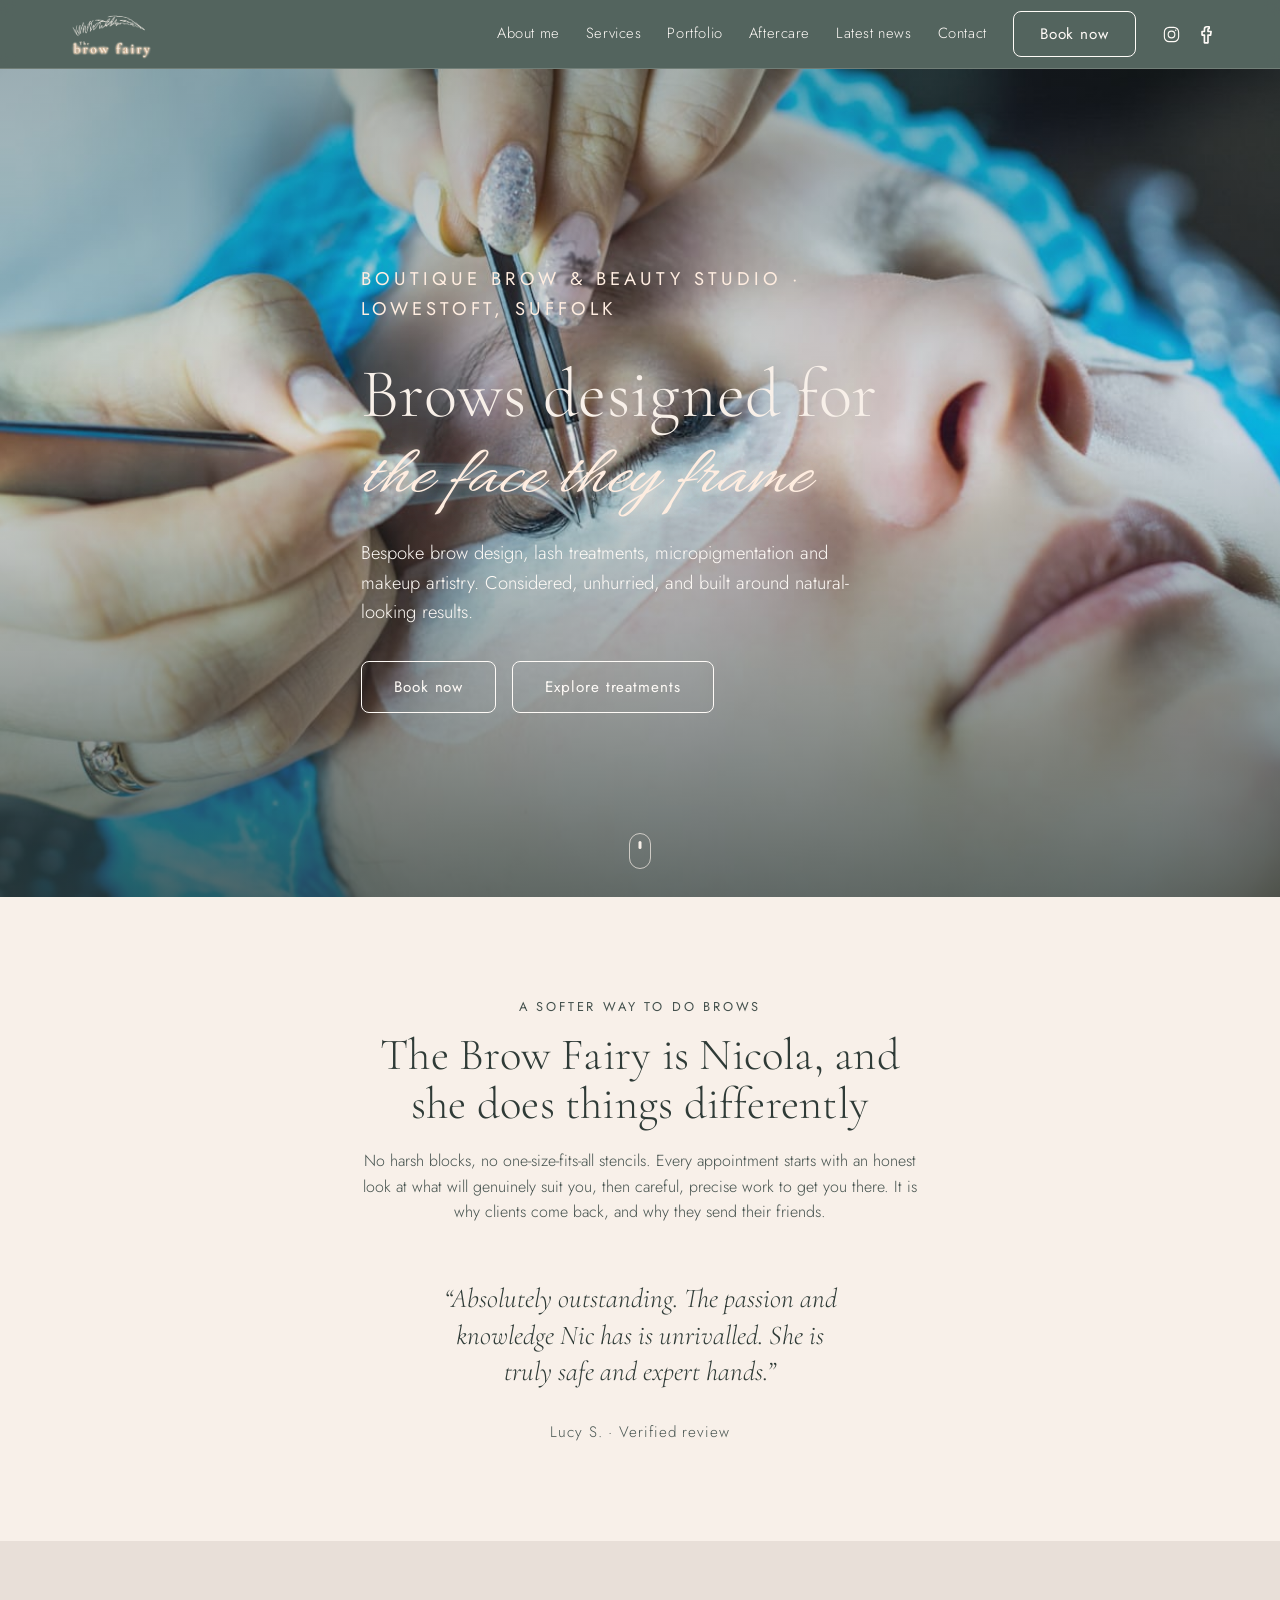
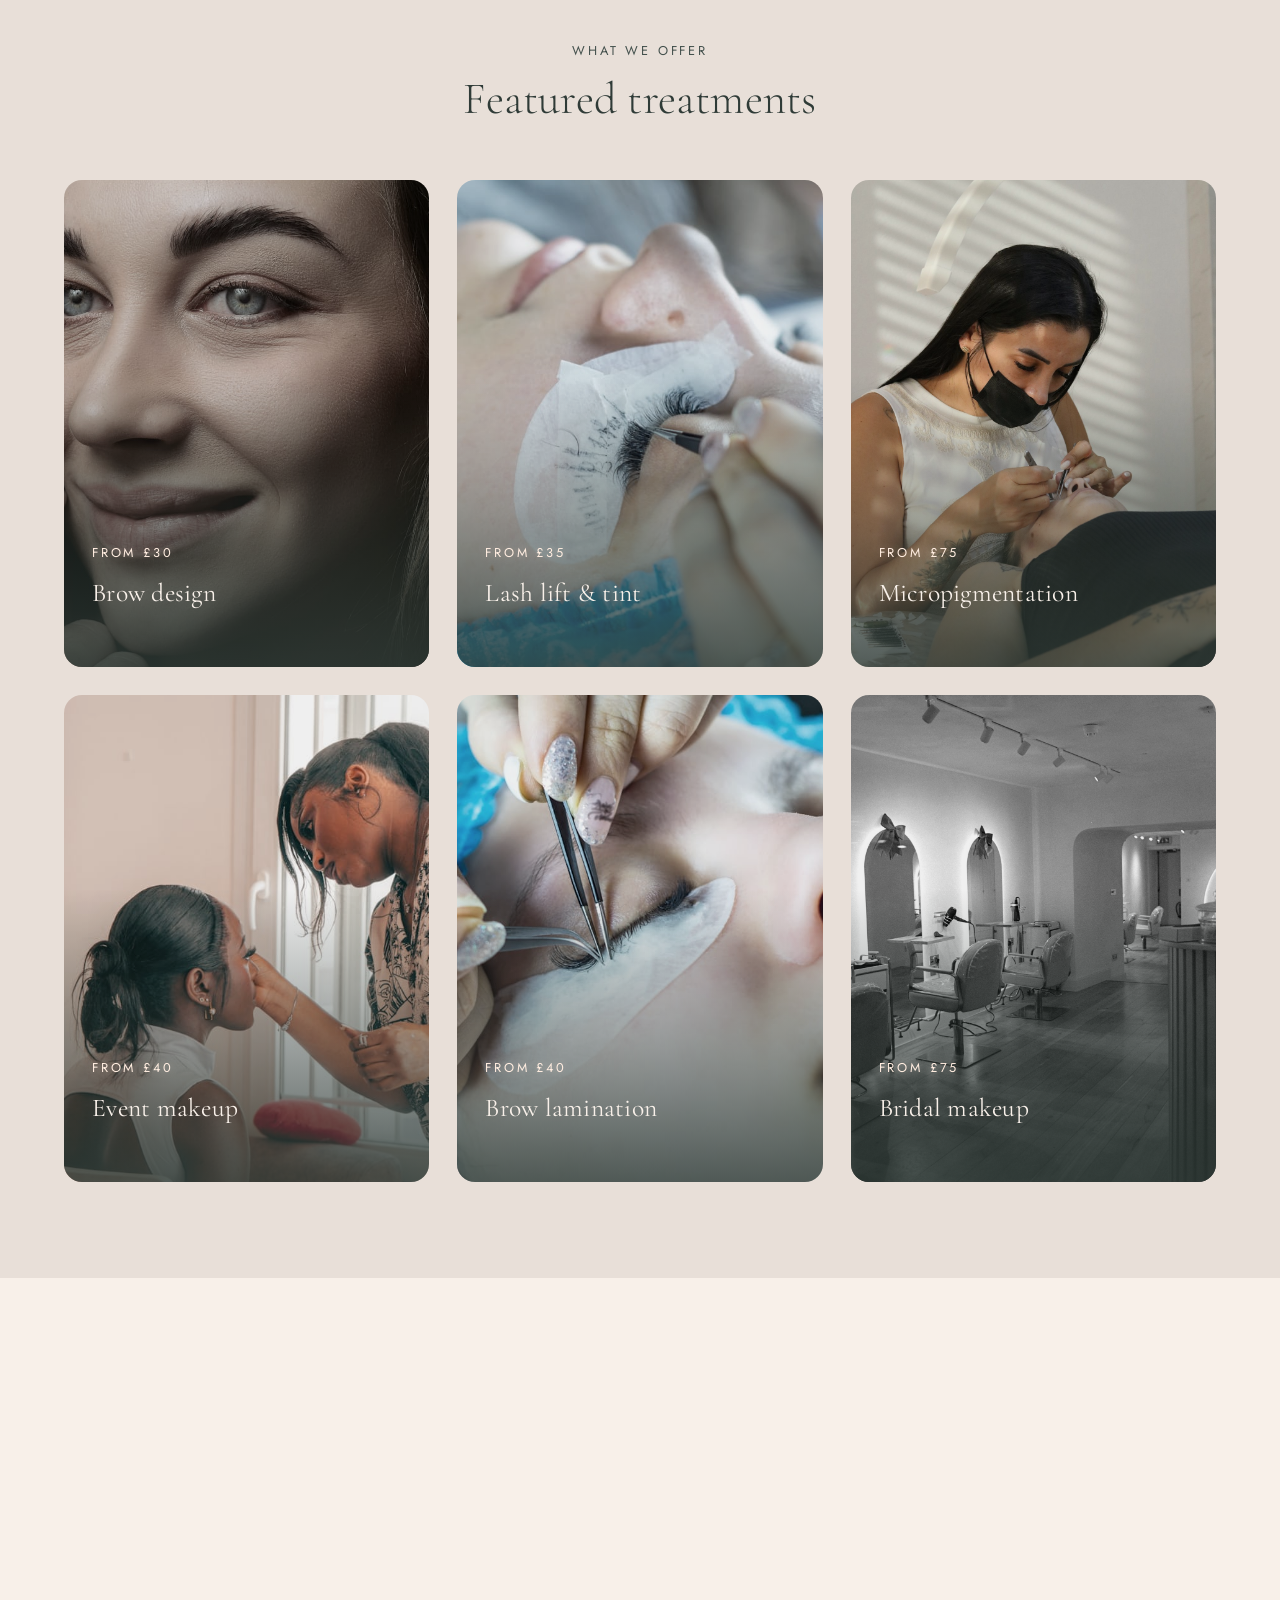
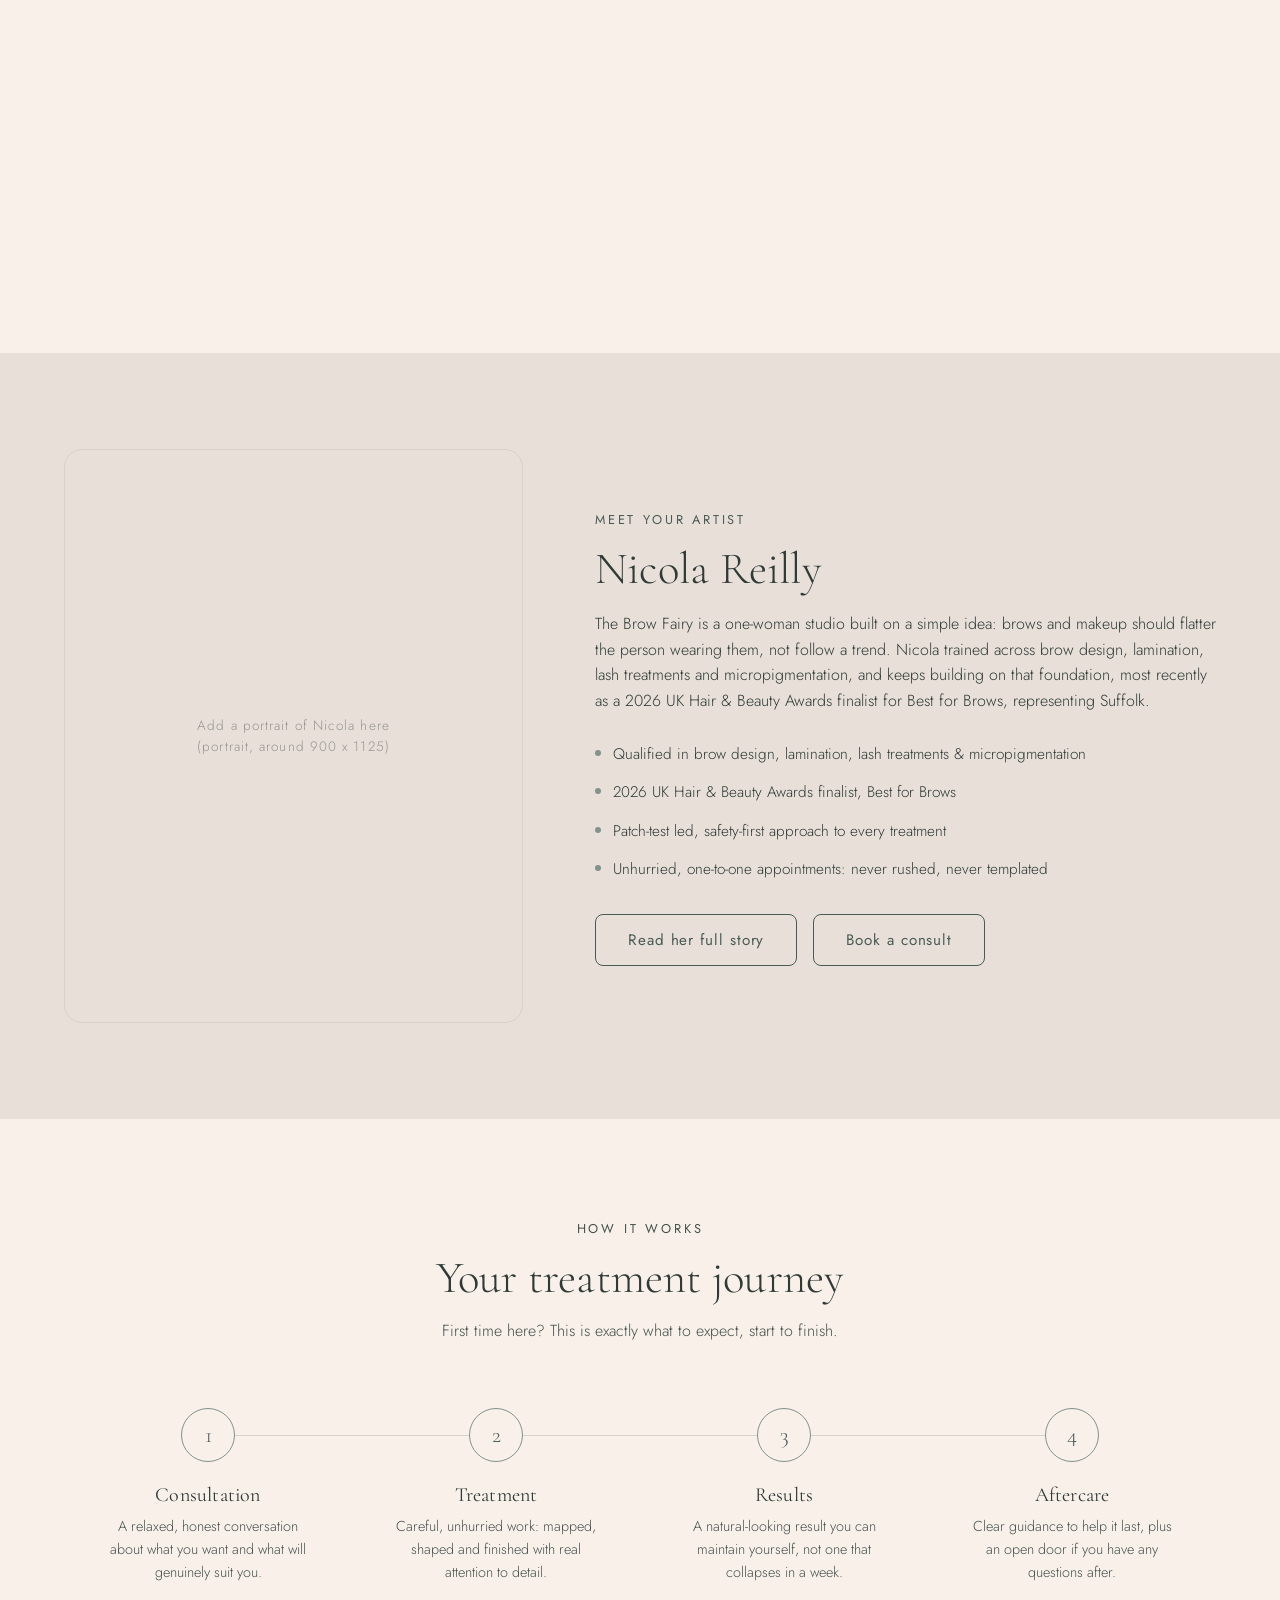
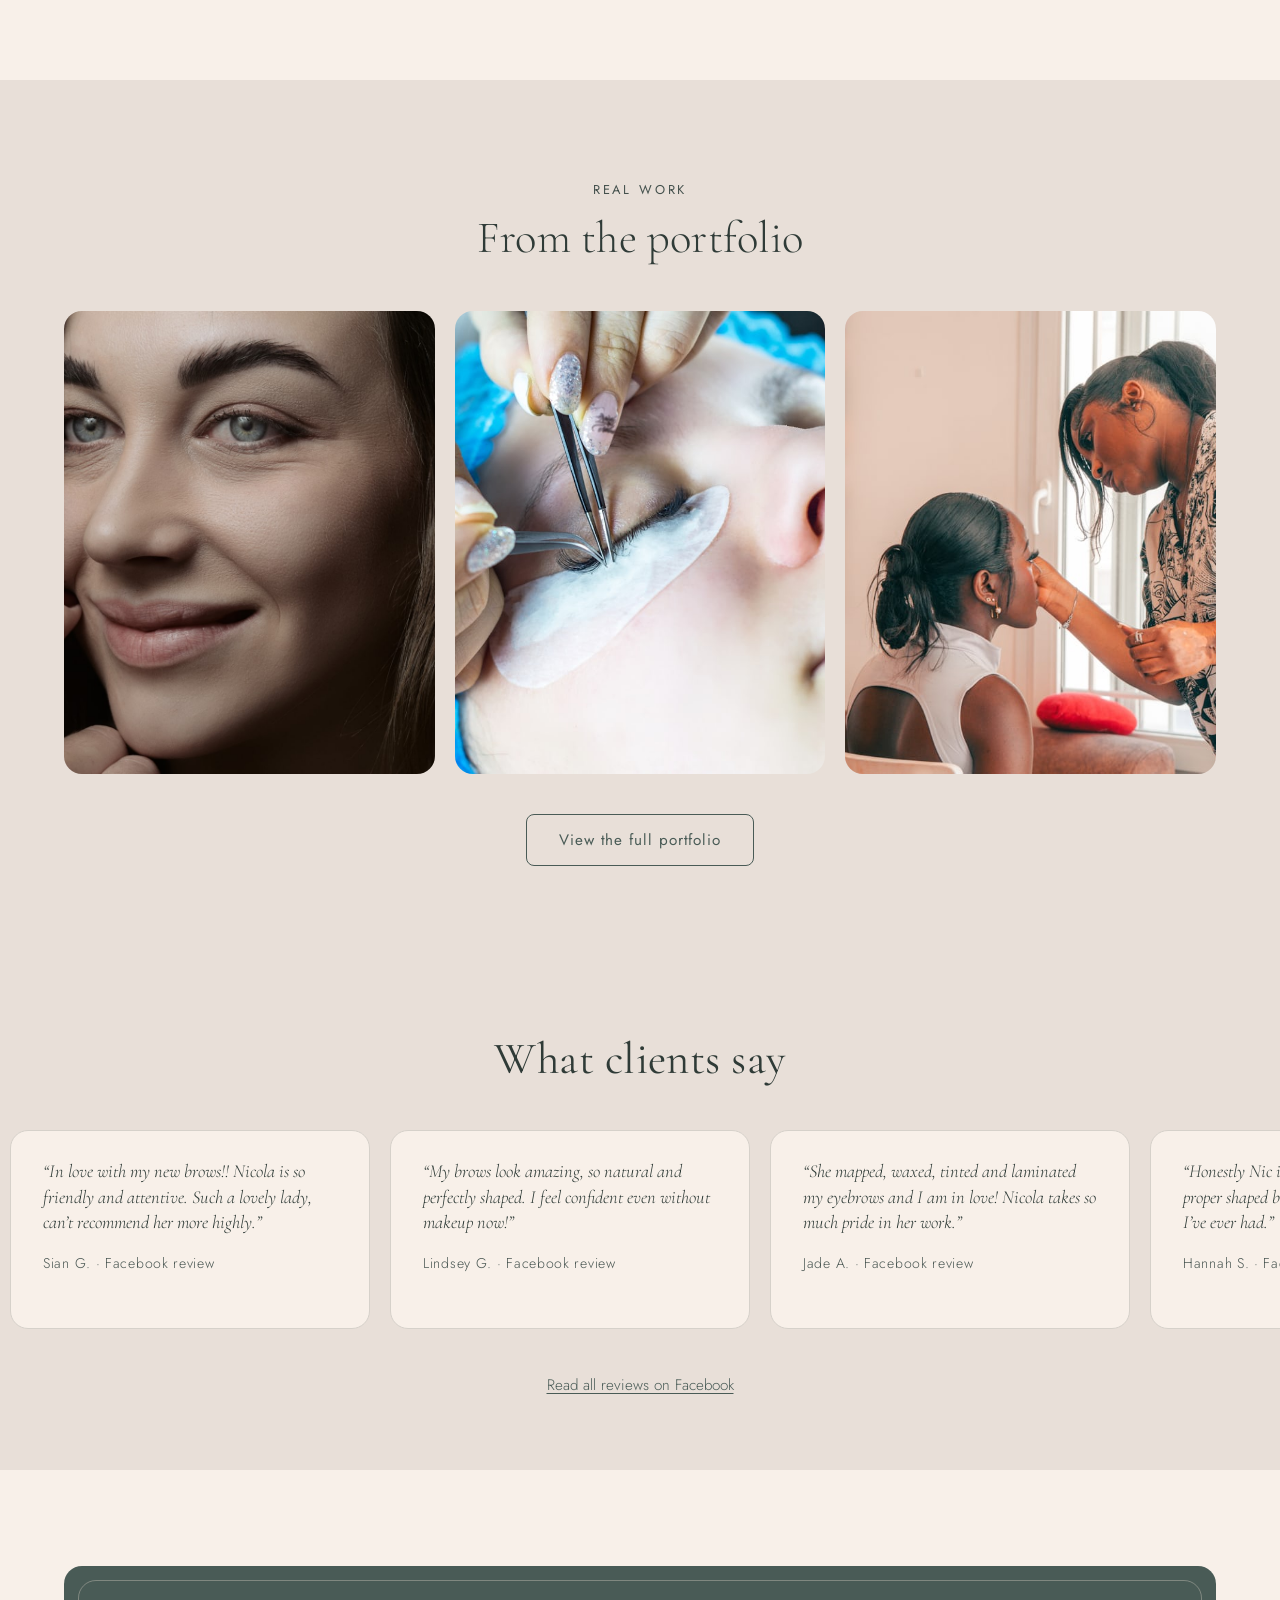
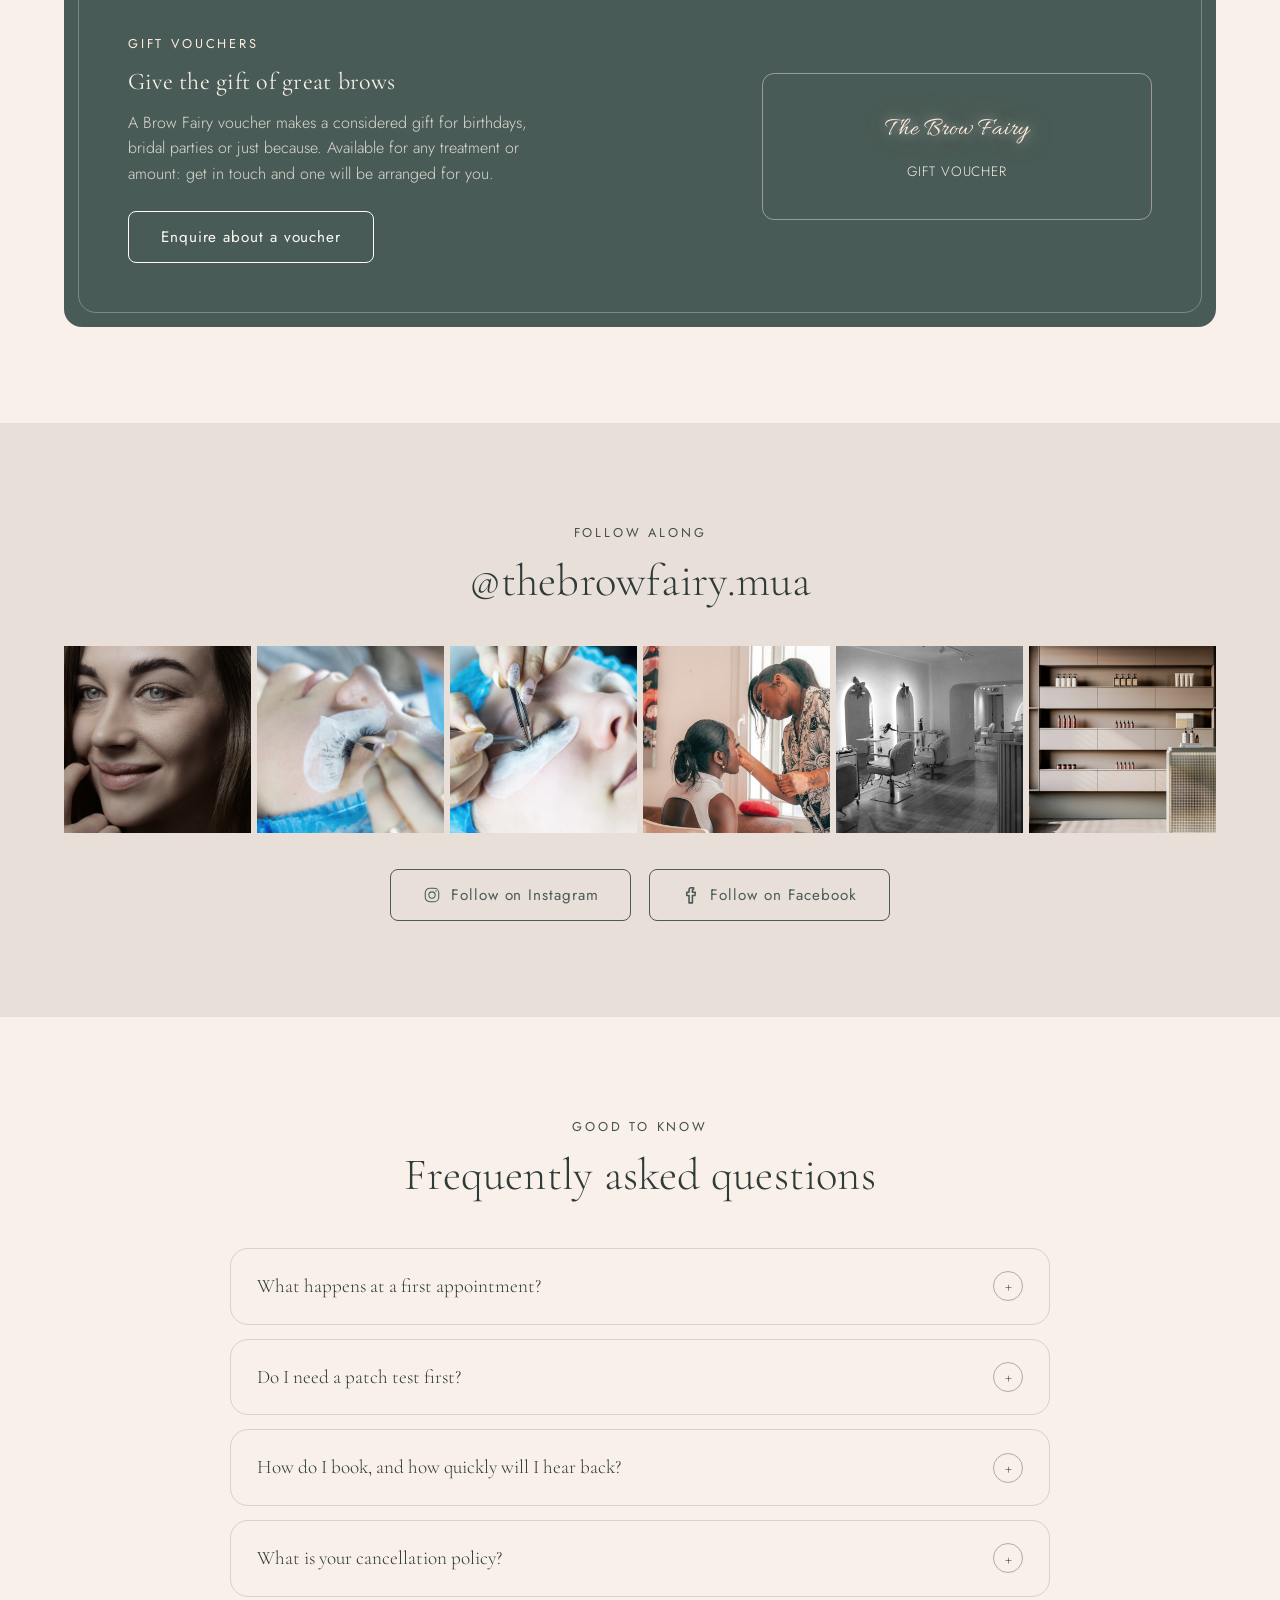
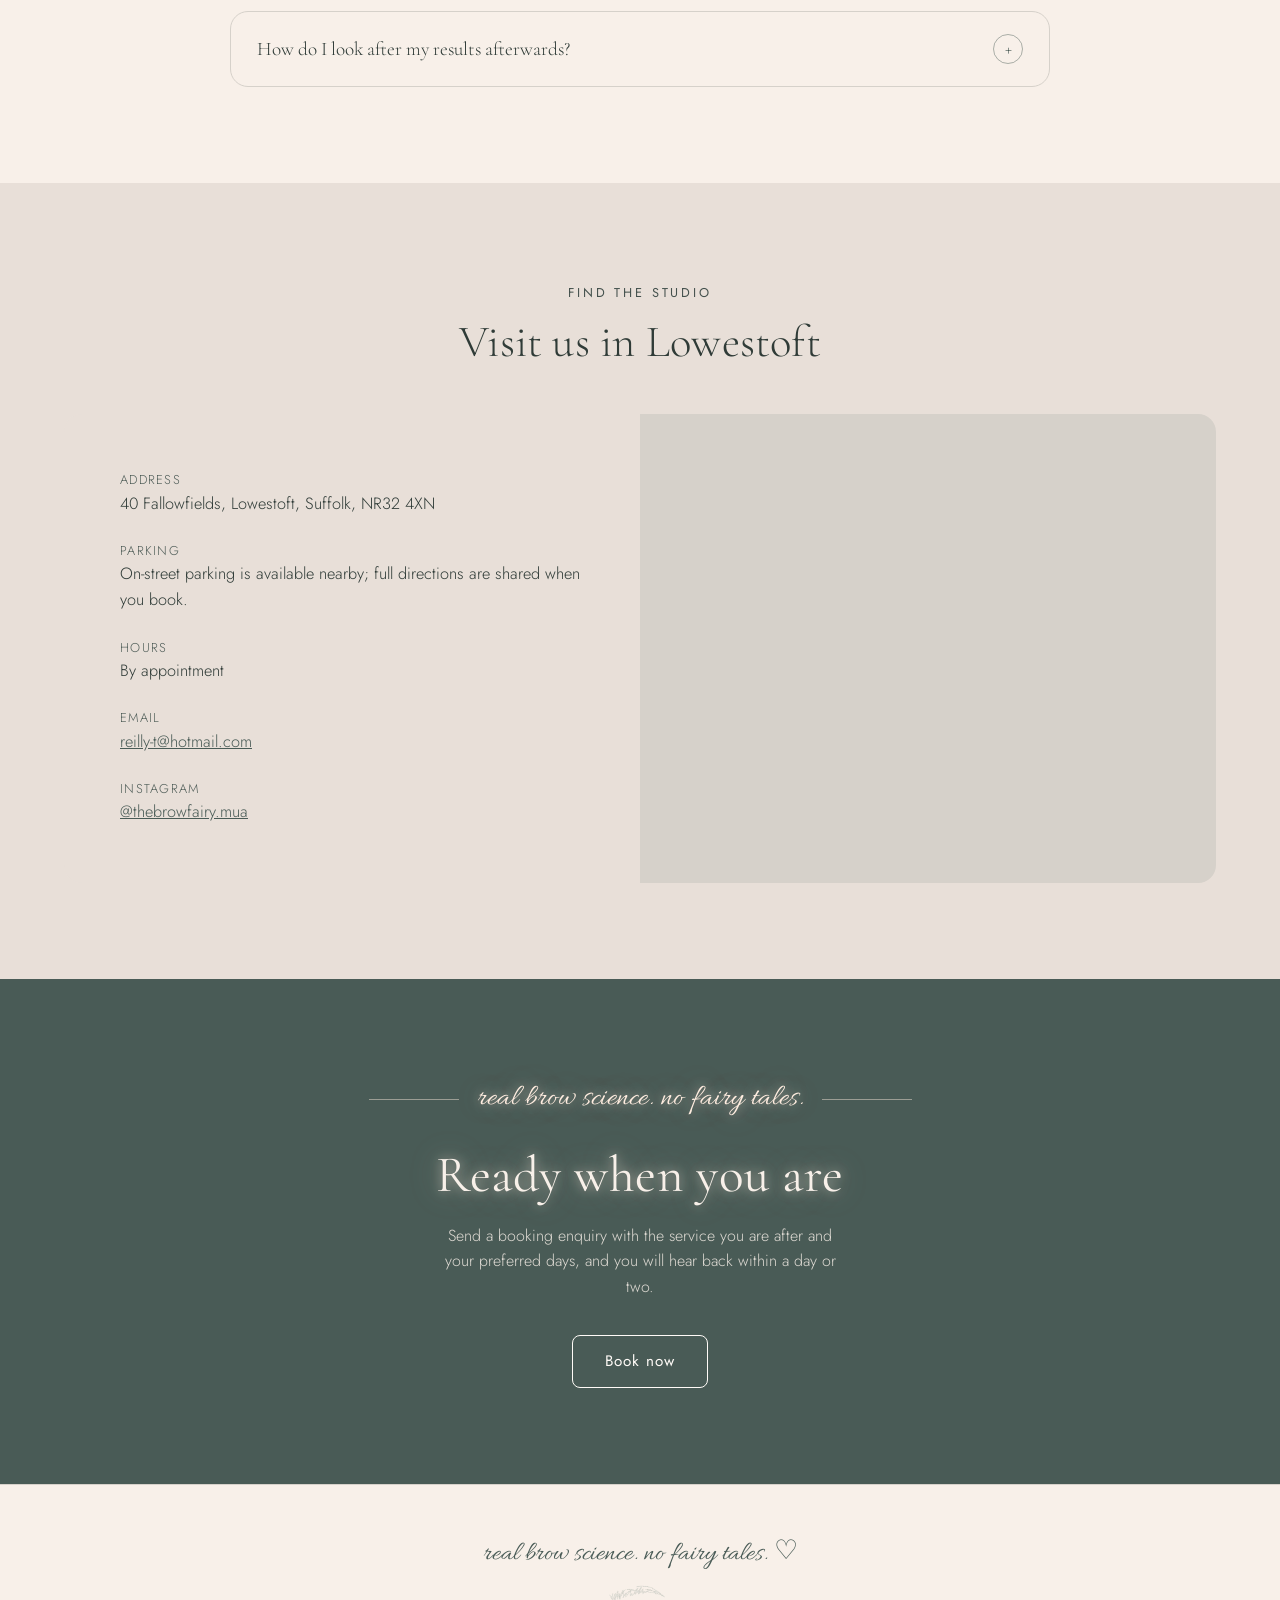
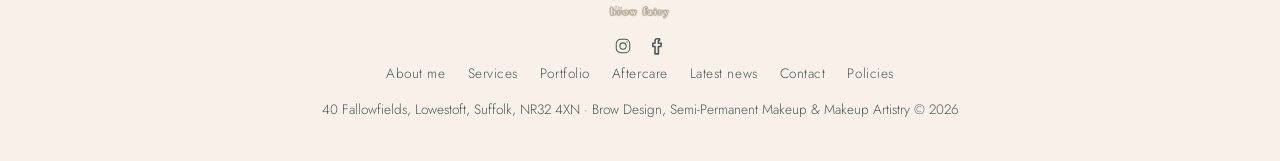
==== index.html @ bf8ab531 "Site-wide refinement pass: wording, glow, service tiles, social links - Core service wording updated" ====
<!DOCTYPE html>
<html lang="en">
<head>
<meta charset="UTF-8">
<meta name="viewport" content="width=device-width, initial-scale=1.0">
<title>The Brow Fairy | Boutique Brow, Lash &amp; Makeup Studio, Lowestoft</title>
<meta name="description" content="The Brow Fairy: a boutique brow design, lash, micropigmentation and makeup artistry studio in Lowestoft, Suffolk. Considered treatments, natural-looking results.">
<link rel="icon" type="image/jpeg" href="assets/logo.jpg">
<link rel="preconnect" href="https://fonts.googleapis.com">
<link rel="preconnect" href="https://fonts.gstatic.com" crossorigin>
<link href="https://fonts.googleapis.com/css2?family=Cormorant+Garamond:ital,wght@0,300;0,400;0,500;1,400&family=Jost:wght@300;400;500&family=Allura&display=swap" rel="stylesheet">
<link rel="stylesheet" href="styles.css">
</head>
<body>

<header>
  <div class="wrap nav">
    <a class="logo-link" href="index.html" aria-label="The Brow Fairy - home"><img src="assets/logo-nav.png" alt="The Brow Fairy logo"></a>
    <button class="nav-toggle" aria-label="Menu" aria-expanded="false"><span></span><span></span><span></span></button>
    <nav class="nav-links">
      <a href="about.html">About me</a>
      <a href="services.html">Services</a>
      <a href="portfolio.html">Portfolio</a>
      <a href="aftercare.html">Aftercare</a>
      <a href="news.html">Latest news</a>
      <a href="contact.html">Contact</a>
      <a class="btn btn-light btn-nav" href="https://facesconsent.com/bookings/therealbeautyco" target="_blank" rel="noopener">Book now</a>
      <div class="nav-social"><a href="https://www.instagram.com/thebrowfairy.mua/" target="_blank" rel="noopener" aria-label="The Brow Fairy on Instagram"><svg viewBox="0 0 24 24"><rect x="3" y="3" width="18" height="18" rx="6"/><circle cx="12" cy="12" r="4.2"/><circle class="dot" cx="17.3" cy="6.7" r="0.9"/></svg></a><a href="https://www.facebook.com/browfairymua" target="_blank" rel="noopener" aria-label="The Brow Fairy on Facebook"><svg viewBox="7.5 7 10.5 16"><path d="M15 8.5h-2c-1.1 0-2 .9-2 2v2H9v3h2v6.5h3V15.5h2.2l.4-3H14v-1.8c0-.4.3-.7.7-.7H15V8.5z"/></svg></a></div>
    </nav>
  </div>
</header>

<main>

  <!-- Hero -->
  <section class="hero-full">
    <div class="hero-full-media img-reveal">
      <!-- Sourced from Unsplash (free licence): a beautician applying eyelash extensions -->
      <img src="assets/photos/lash-treatment-2.jpg" alt="Close-up of a lash treatment in progress at a beauty studio" loading="eager">
    </div>
    <div class="wrap">
      <div class="hero-full-content">
        <p class="eyebrow on-dark reveal">Boutique brow &amp; beauty studio &middot; Lowestoft, Suffolk</p>
        <h1 class="display-heading reveal">Brows designed for <em class="script" style="font-size: 1em; color: var(--champagne);">the face they frame</em></h1>
        <p class="reveal">Bespoke brow design, lash treatments, micropigmentation and makeup artistry. Considered, unhurried, and built around natural-looking results.</p>
        <div class="hero-ctas reveal">
          <a class="btn btn-light" href="https://facesconsent.com/bookings/therealbeautyco" target="_blank" rel="noopener">Book now</a>
          <a class="btn btn-light" href="#treatments">Explore treatments</a>
        </div>
      </div>
    </div>
    <span class="scroll-cue" aria-hidden="true"></span>
  </section>

  <!-- Introduction -->
  <section>
    <div class="wrap">
      <div class="section-head reveal" style="text-align: center; margin: 0 auto 56px; max-width: 62ch;">
        <p class="eyebrow" style="text-align: center;">A softer way to do brows</p>
        <h2 class="display-heading" style="font-size: clamp(2rem, 3.6vw, 2.8rem);">The Brow Fairy is Nicola, and she does things differently</h2>
        <p style="margin-top: 20px;">No harsh blocks, no one-size-fits-all stencils. Every appointment starts with an honest look at what will genuinely suit you, then careful, precise work to get you there. It is why clients come back, and why they send their friends.</p>
      </div>
      <div class="quote reveal" style="max-width: 56ch; margin: 0 auto;">
        <blockquote style="font-size: clamp(1.3rem, 2.4vw, 1.7rem);">&ldquo;Absolutely outstanding. The passion and knowledge Nic has is unrivalled. She is truly safe and expert hands.&rdquo;</blockquote>
        <cite>Lucy S. &middot; Verified review</cite>
      </div>
    </div>
  </section>

  <!-- Featured Treatments -->
  <section id="treatments" style="background: var(--linen);">
    <div class="wrap">
      <div class="section-head reveal" style="text-align: center; margin: 0 auto 56px;">
        <p class="eyebrow" style="text-align: center;">What we offer</p>
        <h2 class="display-heading" style="font-size: clamp(2rem, 3.6vw, 2.8rem);">Featured treatments</h2>
      </div>
      <div class="treatment-cards">
        <a class="treatment-card reveal" href="services.html#pricing">
          <img src="assets/photos/client-portrait.jpg" alt="Close-up portrait showing beautifully shaped, natural eyebrows" loading="lazy">
          <div class="treatment-card-body">
            <p class="eyebrow">From &pound;30</p>
            <h3>Brow design</h3>
            <span>Discover more &rarr;</span>
          </div>
        </a>
        <a class="treatment-card reveal" href="services.html#pricing">
          <img src="assets/photos/lash-treatment-1.jpg" alt="Beautician applying a lash treatment in a calm studio setting" loading="lazy">
          <div class="treatment-card-body">
            <p class="eyebrow">From &pound;35</p>
            <h3>Lash lift &amp; tint</h3>
            <span>Discover more &rarr;</span>
          </div>
        </a>
        <a class="treatment-card reveal" href="services.html#pricing">
          <!-- TODO: replace with a real micropigmentation result photo -->
          <img src="assets/photos/lash-treatment-3.jpg" alt="Precision beauty treatment being carried out in a studio" loading="lazy">
          <div class="treatment-card-body">
            <p class="eyebrow">From &pound;75</p>
            <h3>Micropigmentation</h3>
            <span>Discover more &rarr;</span>
          </div>
        </a>
        <a class="treatment-card reveal" href="services.html#pricing">
          <img src="assets/photos/makeup-artist.jpg" alt="Makeup artist applying makeup to a client in a bright studio" loading="lazy">
          <div class="treatment-card-body">
            <p class="eyebrow">From &pound;40</p>
            <h3>Event makeup</h3>
            <span>Discover more &rarr;</span>
          </div>
        </a>
        <a class="treatment-card reveal" href="services.html#pricing">
          <img src="assets/photos/lash-treatment-2.jpg" alt="Lash extension application, close-up detail shot" loading="lazy">
          <div class="treatment-card-body">
            <p class="eyebrow">From &pound;40</p>
            <h3>Brow lamination</h3>
            <span>Discover more &rarr;</span>
          </div>
        </a>
        <a class="treatment-card reveal" href="services.html#pricing">
          <img src="assets/photos/studio-interior.jpg" alt="Elegant, minimal treatment studio interior" loading="lazy">
          <div class="treatment-card-body">
            <p class="eyebrow">From &pound;75</p>
            <h3>Bridal makeup</h3>
            <span>Discover more &rarr;</span>
          </div>
        </a>
      </div>
    </div>
  </section>

  <!-- Why Choose Us -->
  <section>
    <div class="wrap">
      <div class="section-head reveal" style="text-align: center; margin: 0 auto 48px;">
        <p class="eyebrow" style="text-align: center;">Why choose us</p>
        <h2 class="display-heading" style="font-size: clamp(2rem, 3.6vw, 2.8rem);">Trust, built one appointment at a time</h2>
      </div>
      <div class="trust-strip reveal" style="margin-bottom: 72px;">
        <div class="trust-item">
          <div class="display-heading count-up" data-count-to="5">5&#9733;</div>
          <p>Client rated</p>
        </div>
        <div class="trust-item">
          <div class="display-heading count-up" data-count-to="2026">2026</div>
          <p>HBA Awards finalist</p>
        </div>
        <div class="trust-item">
          <div class="display-heading count-up" data-count-to="1">1:1</div>
          <p>Unhurried appointments</p>
        </div>
        <div class="trust-item">
          <div class="display-heading count-up" data-count-to="100">100%</div>
          <p>Consultation led</p>
        </div>
      </div>
      <div class="feature-list">
        <div class="feature-item reveal">
          <div class="icon-circle" aria-hidden="true"><svg viewBox="0 0 32 32"><path d="M4 20c4-8 16-12 24-6"/><path d="M7 19l3-5M11 16.5l3-5M15.5 14.5l2.5-4.5M20 13l2-4"/></svg></div>
          <h3>Bespoke, not templated</h3>
          <p>Every shape is mapped to your bone structure and features, never a stencil pulled off a shelf.</p>
        </div>
        <div class="feature-item reveal">
          <div class="icon-circle" aria-hidden="true"><svg viewBox="0 0 32 32"><circle cx="16" cy="16" r="10"/><path d="M16 10v6l4 3"/></svg></div>
          <h3>Time to talk it through</h3>
          <p>Every appointment opens with an honest consultation, so nothing is rushed and nothing is a surprise.</p>
        </div>
        <div class="feature-item reveal">
          <div class="icon-circle" aria-hidden="true"><svg viewBox="0 0 32 32"><path d="M16 26c-1.8-3.4-9-5.4-9-11 0-3 2.2-5 4.8-5 1.7 0 3.2 1 4.2 2.5 1-1.5 2.5-2.5 4.2-2.5 2.6 0 4.8 2 4.8 5 0 5.6-7.2 7.6-9 11z"/></svg></div>
          <h3>Aftercare that actually helps</h3>
          <p>Clear, considered guidance after every treatment: not an afterthought, a proper part of the service.</p>
        </div>
      </div>
    </div>
  </section>

  <!-- Meet Your Artist -->
  <section style="background: var(--linen);">
    <div class="wrap artist-split">
      <!-- TODO: replace with a professional portrait of Nicola (portrait, about 900x1125) -->
      <div class="artist-photo photo-slot reveal">Add a portrait of Nicola here<br>(portrait, around 900 x 1125)</div>
      <div class="reveal">
        <p class="eyebrow">Meet your artist</p>
        <h2 class="display-heading" style="font-size: clamp(2rem, 3.6vw, 2.8rem);">Nicola Reilly</h2>
        <p style="margin-top: 18px;">The Brow Fairy is a one-woman studio built on a simple idea: brows and makeup should flatter the person wearing them, not follow a trend. Nicola trained across brow design, lamination, lash treatments and micropigmentation, and keeps building on that foundation, most recently as a 2026 UK Hair &amp; Beauty Awards finalist for Best for Brows, representing Suffolk.</p>
        <ul class="artist-credentials">
          <li>Qualified in brow design, lamination, lash treatments &amp; micropigmentation</li>
          <li>2026 UK Hair &amp; Beauty Awards finalist, Best for Brows</li>
          <li>Patch-test led, safety-first approach to every treatment</li>
          <li>Unhurried, one-to-one appointments: never rushed, never templated</li>
        </ul>
        <div style="display: flex; gap: 16px; flex-wrap: wrap;">
          <a class="btn btn-dark" href="about.html">Read her full story</a>
          <a class="btn btn-dark" href="https://facesconsent.com/bookings/therealbeautyco" target="_blank" rel="noopener">Book a consult</a>
        </div>
      </div>
    </div>
  </section>

  <!-- Treatment Journey -->
  <section>
    <div class="wrap">
      <div class="section-head reveal" style="text-align: center; margin: 0 auto 64px;">
        <p class="eyebrow" style="text-align: center;">How it works</p>
        <h2 class="display-heading" style="font-size: clamp(2rem, 3.6vw, 2.8rem);">Your treatment journey</h2>
        <p style="margin-top: 16px;">First time here? This is exactly what to expect, start to finish.</p>
      </div>
      <div class="journey reveal">
        <div class="journey-step">
          <div class="journey-number">1</div>
          <h3>Consultation</h3>
          <p>A relaxed, honest conversation about what you want and what will genuinely suit you.</p>
        </div>
        <div class="journey-step">
          <div class="journey-number">2</div>
          <h3>Treatment</h3>
          <p>Careful, unhurried work: mapped, shaped and finished with real attention to detail.</p>
        </div>
        <div class="journey-step">
          <div class="journey-number">3</div>
          <h3>Results</h3>
          <p>A natural-looking result you can maintain yourself, not one that collapses in a week.</p>
        </div>
        <div class="journey-step">
          <div class="journey-number">4</div>
          <h3>Aftercare</h3>
          <p>Clear guidance to help it last, plus an open door if you have any questions after.</p>
        </div>
      </div>
    </div>
  </section>

  <!-- Portfolio teaser -->
  <section style="background: var(--linen);">
    <div class="wrap">
      <div class="section-head reveal" style="text-align: center; margin: 0 auto 48px;">
        <p class="eyebrow" style="text-align: center;">Real work</p>
        <h2 class="display-heading" style="font-size: clamp(2rem, 3.6vw, 2.8rem);">From the portfolio</h2>
      </div>
      <div class="gallery-grid reveal" style="margin-bottom: 40px;">
        <div class="gallery-item" style="cursor: default;">
          <img src="assets/photos/client-portrait.jpg" alt="Natural, well-shaped brows" loading="lazy">
        </div>
        <div class="gallery-item" style="cursor: default;">
          <img src="assets/photos/lash-treatment-2.jpg" alt="Lash treatment detail" loading="lazy">
        </div>
        <div class="gallery-item" style="cursor: default;">
          <img src="assets/photos/makeup-artist.jpg" alt="Makeup artistry session" loading="lazy">
        </div>
      </div>
      <p style="text-align: center;"><a class="btn btn-dark" href="portfolio.html">View the full portfolio</a></p>
    </div>
  </section>

  <!-- Testimonials -->
  <section class="reviews-band" aria-label="Client reviews" style="padding-left: 0; padding-right: 0;">
    <div class="wrap reveal">
      <h2 style="text-align: center;">What clients say</h2>
    </div>
    <!-- Excerpts from real client reviews (Facebook and verified bookings);
         source screenshots in Imagery/Testimonials -->
    <div class="reviews-track">
      <div class="reviews-group">
        <div class="review-card">
          <blockquote>&ldquo;In love with my new brows!! Nicola is so friendly and attentive. Such a lovely lady, can&rsquo;t recommend her more highly.&rdquo;</blockquote>
          <cite>Sian G. &middot; Facebook review</cite>
        </div>
        <div class="review-card">
          <blockquote>&ldquo;My brows look amazing, so natural and perfectly shaped. I feel confident even without makeup now!&rdquo;</blockquote>
          <cite>Lindsey G. &middot; Facebook review</cite>
        </div>
        <div class="review-card">
          <blockquote>&ldquo;She mapped, waxed, tinted and laminated my eyebrows and I am in love! Nicola takes so much pride in her work.&rdquo;</blockquote>
          <cite>Jade A. &middot; Facebook review</cite>
        </div>
        <div class="review-card">
          <blockquote>&ldquo;Honestly Nic is magic! It&rsquo;s so nice to have proper shaped brows now. The best lash lift I&rsquo;ve ever had.&rdquo;</blockquote>
          <cite>Hannah S. &middot; Facebook review</cite>
        </div>
        <div class="review-card">
          <blockquote>&ldquo;Lovely experience. She is so neat and such a perfectionist! In love with my new brows.&rdquo;</blockquote>
          <cite>Chelsea L. &middot; Facebook review</cite>
        </div>
        <div class="review-card">
          <blockquote>&ldquo;Getting up and going out with no make up but looking like some make up was sooo nice. Nicola made me feel very relaxed.&rdquo;</blockquote>
          <cite>Leanna N. &middot; Facebook review</cite>
        </div>
        <div class="review-card">
          <blockquote>&ldquo;Nic is incredible and massively makes you love the skin you&rsquo;re in!&rdquo;</blockquote>
          <cite>Emmalina M. &middot; Facebook review</cite>
        </div>
        <div class="review-card">
          <blockquote>&ldquo;Professional, fab makeup, really helps you with everything.&rdquo;</blockquote>
          <cite>Victoria H. &middot; Facebook review</cite>
        </div>
        <div class="review-card">
          <blockquote>&ldquo;The attention to detail and expertise truly transformed my brow game. I left feeling confident and refreshed, with perfectly shaped brows.&rdquo;</blockquote>
          <cite>Samantha G. &middot; Verified review</cite>
        </div>
        <div class="review-card">
          <blockquote>&ldquo;My lashes look fuller and more defined, and that&rsquo;s without wearing mascara! Professional, helpful and very welcoming.&rdquo;</blockquote>
          <cite>Beth W. &middot; Verified review</cite>
        </div>
        <div class="review-card">
          <blockquote>&ldquo;Absolutely outstanding. The passion and knowledge Nic has is unrivalled. She is truly safe and expert hands.&rdquo;</blockquote>
          <cite>Lucy S. &middot; Verified review</cite>
        </div>
        <div class="review-card">
          <blockquote>&ldquo;Have had my eyebrows done absolutely perfect and continuing to have treatments, so pleased with all treatments I have had done.&rdquo;</blockquote>
          <cite>Natalia H. &middot; Verified review</cite>
        </div>
      </div>
      <div class="reviews-group" aria-hidden="true">
        <div class="review-card">
          <blockquote>&ldquo;In love with my new brows!! Nicola is so friendly and attentive. Such a lovely lady, can&rsquo;t recommend her more highly.&rdquo;</blockquote>
          <cite>Sian G. &middot; Facebook review</cite>
        </div>
        <div class="review-card">
          <blockquote>&ldquo;My brows look amazing, so natural and perfectly shaped. I feel confident even without makeup now!&rdquo;</blockquote>
          <cite>Lindsey G. &middot; Facebook review</cite>
        </div>
        <div class="review-card">
          <blockquote>&ldquo;She mapped, waxed, tinted and laminated my eyebrows and I am in love! Nicola takes so much pride in her work.&rdquo;</blockquote>
          <cite>Jade A. &middot; Facebook review</cite>
        </div>
        <div class="review-card">
          <blockquote>&ldquo;Honestly Nic is magic! It&rsquo;s so nice to have proper shaped brows now. The best lash lift I&rsquo;ve ever had.&rdquo;</blockquote>
          <cite>Hannah S. &middot; Facebook review</cite>
        </div>
        <div class="review-card">
          <blockquote>&ldquo;Lovely experience. She is so neat and such a perfectionist! In love with my new brows.&rdquo;</blockquote>
          <cite>Chelsea L. &middot; Facebook review</cite>
        </div>
        <div class="review-card">
          <blockquote>&ldquo;Getting up and going out with no make up but looking like some make up was sooo nice. Nicola made me feel very relaxed.&rdquo;</blockquote>
          <cite>Leanna N. &middot; Facebook review</cite>
        </div>
        <div class="review-card">
          <blockquote>&ldquo;Nic is incredible and massively makes you love the skin you&rsquo;re in!&rdquo;</blockquote>
          <cite>Emmalina M. &middot; Facebook review</cite>
        </div>
        <div class="review-card">
          <blockquote>&ldquo;Professional, fab makeup, really helps you with everything.&rdquo;</blockquote>
          <cite>Victoria H. &middot; Facebook review</cite>
        </div>
        <div class="review-card">
          <blockquote>&ldquo;The attention to detail and expertise truly transformed my brow game. I left feeling confident and refreshed, with perfectly shaped brows.&rdquo;</blockquote>
          <cite>Samantha G. &middot; Verified review</cite>
        </div>
        <div class="review-card">
          <blockquote>&ldquo;My lashes look fuller and more defined, and that&rsquo;s without wearing mascara! Professional, helpful and very welcoming.&rdquo;</blockquote>
          <cite>Beth W. &middot; Verified review</cite>
        </div>
        <div class="review-card">
          <blockquote>&ldquo;Absolutely outstanding. The passion and knowledge Nic has is unrivalled. She is truly safe and expert hands.&rdquo;</blockquote>
          <cite>Lucy S. &middot; Verified review</cite>
        </div>
        <div class="review-card">
          <blockquote>&ldquo;Have had my eyebrows done absolutely perfect and continuing to have treatments, so pleased with all treatments I have had done.&rdquo;</blockquote>
          <cite>Natalia H. &middot; Verified review</cite>
        </div>
      </div>
    </div>
    <div class="wrap reviews-more reveal">
      <a href="https://www.facebook.com/browfairymua/reviews" rel="noopener">Read all reviews on Facebook</a>
    </div>
  </section>

  <!-- Gift Vouchers -->
  <section>
    <div class="wrap">
      <div class="voucher-panel reveal">
        <div>
          <p class="eyebrow on-dark">Gift vouchers</p>
          <h2>Give the gift of great brows</h2>
          <p>A Brow Fairy voucher makes a considered gift for birthdays, bridal parties or just because. Available for any treatment or amount: get in touch and one will be arranged for you.</p>
          <a class="btn btn-light" href="contact.html" style="margin-top: 24px; display: inline-block;">Enquire about a voucher</a>
        </div>
        <div class="voucher-figure">
          <span class="script">The Brow Fairy</span>
          <p>Gift voucher</p>
        </div>
      </div>
    </div>
  </section>

  <!-- Instagram -->
  <section style="background: var(--linen);">
    <div class="wrap">
      <div class="section-head reveal" style="text-align: center; margin: 0 auto 40px;">
        <p class="eyebrow" style="text-align: center;">Follow along</p>
        <h2 class="display-heading" style="font-size: clamp(2rem, 3.6vw, 2.8rem);">@thebrowfairy.mua</h2>
      </div>
      <div class="instagram-grid reveal" style="margin-bottom: 36px;">
        <a href="https://www.instagram.com/thebrowfairy.mua/" target="_blank" rel="noopener"><img src="assets/photos/client-portrait.jpg" alt="" loading="lazy"></a>
        <a href="https://www.instagram.com/thebrowfairy.mua/" target="_blank" rel="noopener"><img src="assets/photos/lash-treatment-1.jpg" alt="" loading="lazy"></a>
        <a href="https://www.instagram.com/thebrowfairy.mua/" target="_blank" rel="noopener"><img src="assets/photos/lash-treatment-2.jpg" alt="" loading="lazy"></a>
        <a href="https://www.instagram.com/thebrowfairy.mua/" target="_blank" rel="noopener"><img src="assets/photos/makeup-artist.jpg" alt="" loading="lazy"></a>
        <a href="https://www.instagram.com/thebrowfairy.mua/" target="_blank" rel="noopener"><img src="assets/photos/studio-interior.jpg" alt="" loading="lazy"></a>
        <a href="https://www.instagram.com/thebrowfairy.mua/" target="_blank" rel="noopener"><img src="assets/photos/studio-shelves.jpg" alt="" loading="lazy"></a>
      </div>
      <div class="social-cta-row reveal">
        <a class="btn btn-dark btn-icon" href="https://www.instagram.com/thebrowfairy.mua/" target="_blank" rel="noopener noreferrer"><svg viewBox="0 0 24 24"><rect x="3" y="3" width="18" height="18" rx="6"/><circle cx="12" cy="12" r="4.2"/><circle class="dot" cx="17.3" cy="6.7" r="0.9"/></svg>Follow on Instagram</a>
        <a class="btn btn-dark btn-icon" href="https://www.facebook.com/browfairymua" target="_blank" rel="noopener noreferrer"><svg viewBox="7.5 7 10.5 16"><path d="M15 8.5h-2c-1.1 0-2 .9-2 2v2H9v3h2v6.5h3V15.5h2.2l.4-3H14v-1.8c0-.4.3-.7.7-.7H15V8.5z"/></svg>Follow on Facebook</a>
      </div>
    </div>
  </section>

  <!-- FAQs -->
  <section>
    <div class="wrap">
      <div class="section-head reveal" style="text-align: center; margin: 0 auto 48px;">
        <p class="eyebrow" style="text-align: center;">Good to know</p>
        <h2 class="display-heading" style="font-size: clamp(2rem, 3.6vw, 2.8rem);">Frequently asked questions</h2>
      </div>
      <div class="faq-list reveal">
        <details class="faq-item">
          <summary>What happens at a first appointment?<span class="news-toggle" aria-hidden="true"></span></summary>
          <p>Every visit starts with a short, honest consultation, so the result suits your features and your routine. There is no obligation and no pressure; it is simply the best way to check we are a good fit.</p>
        </details>
        <details class="faq-item">
          <summary>Do I need a patch test first?<span class="news-toggle" aria-hidden="true"></span></summary>
          <p>Yes, a patch test is required at least 48 hours before your first tint, lamination or micropigmentation appointment. It is free and takes about 15 minutes. See the <a href="services.html#pricing" style="color: var(--forest);">pricing page</a> for details.</p>
        </details>
        <details class="faq-item">
          <summary>How do I book, and how quickly will I hear back?<span class="news-toggle" aria-hidden="true"></span></summary>
          <p>Book directly through the online booking system, or send an enquiry via the <a href="contact.html" style="color: var(--forest);">contact page</a> with the service you are after and your preferred days. You will typically hear back within a day or two.</p>
        </details>
        <details class="faq-item">
          <summary>What is your cancellation policy?<span class="news-toggle" aria-hidden="true"></span></summary>
          <p>Please give as much notice as you can if you need to rearrange. Full details on deposits, late cancellations and payments are on the <a href="policies.html" style="color: var(--forest);">policies page</a>.</p>
        </details>
        <details class="faq-item">
          <summary>How do I look after my results afterwards?<span class="news-toggle" aria-hidden="true"></span></summary>
          <p>Every treatment comes with clear aftercare guidance on the day. The <a href="aftercare.html" style="color: var(--forest);">aftercare hub</a> also has guides for each treatment, healing timelines and general do&rsquo;s and don&rsquo;ts.</p>
        </details>
      </div>
    </div>
  </section>

  <!-- Location -->
  <section style="background: var(--linen);">
    <div class="wrap">
      <div class="section-head reveal" style="text-align: center; margin: 0 auto 48px;">
        <p class="eyebrow" style="text-align: center;">Find the studio</p>
        <h2 class="display-heading" style="font-size: clamp(2rem, 3.6vw, 2.8rem);">Visit us in Lowestoft</h2>
      </div>
      <div class="location-grid reveal">
        <dl class="location-details">
          <dt>Address</dt>
          <dd>40 Fallowfields, Lowestoft, Suffolk, NR32 4XN</dd>
          <dt>Parking</dt>
          <dd>On-street parking is available nearby; full directions are shared when you book.</dd>
          <dt>Hours</dt>
          <dd>By appointment</dd>
          <dt>Email</dt>
          <dd><a href="mailto:reilly-t@hotmail.com" style="color: var(--forest);">reilly-t@hotmail.com</a></dd>
          <dt>Instagram</dt>
          <dd><a href="https://www.instagram.com/thebrowfairy.mua/" rel="noopener" style="color: var(--forest);">@thebrowfairy.mua</a></dd>
        </dl>
        <div class="location-map">
          <iframe src="https://www.google.com/maps?q=40+Fallowfields,+Lowestoft,+Suffolk,+NR32+4XN&output=embed" loading="lazy" title="Map showing The Brow Fairy studio location" referrerpolicy="no-referrer-when-downgrade"></iframe>
        </div>
      </div>
    </div>
  </section>

  <section class="booking">
    <div class="wrap reveal">
      <div class="script-divider"><span class="script">real brow science. no fairy tales.</span></div>
      <h2>Ready when you are</h2>
      <p>Send a booking enquiry with the service you are after and your preferred days, and you will hear back within a day or two.</p>
      <a class="btn btn-light" href="https://facesconsent.com/bookings/therealbeautyco" target="_blank" rel="noopener">Book now</a>
    </div>
  </section>

</main>

<footer>
  <div class="wrap">
    <div class="footer-tagline">real brow science. no fairy tales. &#9825;</div>
    <a class="footer-logo" href="index.html" aria-label="The Brow Fairy - home"><img src="assets/logo-nav.png" alt="The Brow Fairy logo"></a>
    <div class="footer-social">
      <a href="https://www.instagram.com/thebrowfairy.mua/" target="_blank" rel="noopener noreferrer" aria-label="The Brow Fairy on Instagram"><svg viewBox="0 0 24 24"><rect x="3" y="3" width="18" height="18" rx="6"/><circle cx="12" cy="12" r="4.2"/><circle class="dot" cx="17.3" cy="6.7" r="0.9"/></svg></a>
      <a href="https://www.facebook.com/browfairymua" target="_blank" rel="noopener noreferrer" aria-label="The Brow Fairy on Facebook"><svg viewBox="7.5 7 10.5 16"><path d="M15 8.5h-2c-1.1 0-2 .9-2 2v2H9v3h2v6.5h3V15.5h2.2l.4-3H14v-1.8c0-.4.3-.7.7-.7H15V8.5z"/></svg></a>
    </div>
    <nav class="footer-links">
      <a href="about.html">About me</a>
      <a href="services.html">Services</a>
      <a href="portfolio.html">Portfolio</a>
      <a href="aftercare.html">Aftercare</a>
      <a href="news.html">Latest news</a>
      <a href="contact.html">Contact</a>
      <a href="policies.html">Policies</a>
    </nav>
    40 Fallowfields, Lowestoft, Suffolk, NR32 4XN &middot; Brow Design, Semi-Permanent Makeup &amp; Makeup Artistry &copy; 2026
  </div>
</footer>

<script src="site.js"></script>
</body>
</html>
---- styles.css ----
/*
  The Brow Fairy: shared stylesheet.
  Brand tokens sampled from the logo.
  Shape system: buttons are sharp rectangles with a 1px outline; panels/images are 18px radius.
  Single light theme, locked to the brand palette.
*/
:root {
  --sage: #82928D;
  --sage-deep: #6E7F7A;
  --ivory: #F8F0E9;
  --linen: #E8DFD8;
  --champagne: #FFEDE0;
  --forest: #495B56;
  --ink: #2F3B37;
  --stone: #D6D1CA;
  --radius: 18px;
}

* { margin: 0; padding: 0; box-sizing: border-box; }

html { scroll-behavior: smooth; }
@media (prefers-reduced-motion: reduce) {
  html { scroll-behavior: auto; }
}

body {
  font-family: "Jost", sans-serif;
  font-weight: 300;
  color: var(--ink);
  background: var(--ivory);
  line-height: 1.6;
  -webkit-font-smoothing: antialiased;
}

h1, h2, h3 {
  font-family: "Cormorant Garamond", serif;
  font-weight: 400;
  line-height: 1.15;
  letter-spacing: 0.01em;
}

img { max-width: 100%; display: block; }

.wrap { max-width: 1200px; margin: 0 auto; padding: 0 24px; }

/* ---------- Nav ---------- */
header {
  position: sticky;
  top: 0;
  z-index: 10;
  background: color-mix(in srgb, var(--forest) 94%, transparent);
  backdrop-filter: blur(8px);
  border-bottom: 1px solid color-mix(in srgb, var(--ivory) 18%, transparent);
}
/* Anchor-jump targets (e.g. the aftercare guide cards, #pricing, #treatments)
   land with their heading tucked under the sticky 68px header without this -
   scroll-margin-top pushes the scroll position down so the title clears it. */
:target { scroll-margin-top: 90px; }
.nav {
  height: 68px;
  display: flex;
  align-items: center;
  justify-content: space-between;
  gap: 24px;
}
.wordmark {
  font-family: "Cormorant Garamond", serif;
  font-size: 1.5rem;
  letter-spacing: 0.12em;
  color: var(--ivory);
  text-decoration: none;
  white-space: nowrap;
}
.nav-links {
  display: flex;
  align-items: center;
  gap: 26px;
}
.nav-links a:not(.btn) {
  color: #FFFBF7;
  text-decoration: none;
  font-size: 0.92rem;
  letter-spacing: 0.04em;
  white-space: nowrap;
}
.nav-links a:not(.btn):hover {
  color: var(--champagne);
  text-shadow: 0 0 10px color-mix(in srgb, var(--champagne) 45%, transparent);
}
.nav-links a.active {
  text-decoration: underline;
  text-underline-offset: 6px;
  text-decoration-color: var(--champagne);
}

.nav-toggle {
  display: none;
  background: transparent;
  border: 1px solid #FFFBF7;
  padding: 10px 12px;
  cursor: pointer;
  flex-direction: column;
  gap: 5px;
}
.nav-toggle span {
  display: block;
  width: 20px;
  height: 1px;
  background: #FFFBF7;
}

/* ---------- Buttons ---------- */
.btn {
  display: inline-block;
  padding: 13px 32px;
  border-radius: 8px;
  background: transparent;
  text-decoration: none;
  font-size: 0.95rem;
  font-weight: 400;
  letter-spacing: 0.06em;
  white-space: nowrap;
  transition: transform 0.2s ease, background-color 0.2s ease, color 0.2s ease, box-shadow 0.25s ease, border-color 0.25s ease;
}
.btn:active { transform: translateY(1px) scale(0.98); }
/* White outline for buttons on sage / forest sections. Hover glow echoes the
   champagne glow used on the logo and script lettering elsewhere on the site. */
.btn-light {
  color: #FFFBF7;
  border: 1px solid #FFFBF7;
}
.btn-light:hover {
  background: color-mix(in srgb, var(--ivory) 14%, transparent);
  box-shadow: 0 0 18px color-mix(in srgb, var(--champagne) 45%, transparent);
}
.btn-light:focus-visible { outline: 2px solid var(--champagne); outline-offset: 3px; }
/* Forest outline for buttons on ivory / linen sections, where white would disappear */
.btn-dark {
  color: var(--forest);
  border: 1px solid var(--forest);
}
.btn-dark:hover {
  background: var(--forest);
  color: var(--ivory);
}
.btn-dark:focus-visible { outline: 2px solid var(--forest); outline-offset: 3px; }
.btn-nav { padding: 10px 26px; }

/* ---------- Page band (interior page headers) ---------- */
.page-band {
  background: var(--sage);
  color: var(--ivory);
  padding: 72px 0;
}
.page-band h1 {
  font-size: clamp(2.4rem, 5vw, 3.6rem);
  font-weight: 300;
  margin-bottom: 12px;
}
.page-band p {
  font-size: 1.1rem;
  font-weight: 400;
  color: #FFFBF7;
  max-width: 55ch;
}

/* ---------- Hero (home) ---------- */
.hero {
  background: var(--sage);
  color: var(--ivory);
  overflow: hidden;
}
.hero-grid {
  display: grid;
  grid-template-columns: 1.1fr 0.9fr;
  align-items: center;
  gap: 48px;
  min-height: calc(100dvh - 68px);
  padding: 48px 0 64px;
}
.hero h1 {
  font-size: clamp(2.5rem, 5.5vw, 4.2rem);
  font-weight: 300;
  margin-bottom: 24px;
}
.hero h1 em {
  font-family: "Allura", cursive;
  font-style: normal;
  font-size: 1.12em;
  color: var(--champagne);
  line-height: 1.1;
  padding-bottom: 4px;
}
.hero p {
  font-size: 1.1rem;
  font-weight: 400;
  max-width: 42ch;
  color: #FFFBF7;
  margin-bottom: 36px;
}
.hero-ctas { display: flex; gap: 16px; flex-wrap: wrap; }
.hero-logo {
  justify-self: center;
  width: min(420px, 80%);
  border-radius: var(--radius);
}

/* ---------- Sections ---------- */
section { padding: 96px 0; }
.section-head {
  max-width: 65ch;
  margin-bottom: 56px;
}
.section-head h2 {
  font-size: clamp(2rem, 3.6vw, 2.8rem);
  margin-bottom: 16px;
}
.section-head p { color: color-mix(in srgb, var(--ink) 75%, var(--sage)); }

/* ---------- Services bento (home) ---------- */
.services-grid {
  display: grid;
  grid-template-columns: 1.15fr 1fr;
  grid-template-rows: auto auto;
  gap: 20px;
}
.tile {
  border-radius: var(--radius);
  padding: 40px;
  display: flex;
  flex-direction: column;
  justify-content: flex-end;
  transition: transform 0.25s ease;
}
.tile:hover { transform: translateY(-4px); }
.tile h3 { font-size: 1.7rem; margin-bottom: 10px; }
.tile p { font-size: 0.98rem; max-width: 46ch; }
.tile-feature {
  grid-row: 1 / 3;
  background: var(--linen);
  min-height: 520px;
  position: relative;
  overflow: hidden;
}
.tile-feature .photo-slot { position: absolute; inset: 0; }
.tile-feature .tile-copy {
  position: relative;
  background: color-mix(in srgb, var(--ivory) 92%, transparent);
  border-radius: calc(var(--radius) - 6px);
  padding: 28px;
}
.tile-champagne { background: var(--champagne); }
.tile-forest { background: var(--forest); color: var(--ivory); }
.tile-forest p { color: color-mix(in srgb, var(--ivory) 85%, var(--forest)); }

/* Photo placeholder slots: replace each with a real photo */
.photo-slot {
  background: var(--linen);
  border: 1px solid var(--stone);
  display: flex;
  align-items: center;
  justify-content: center;
  color: color-mix(in srgb, var(--ink) 45%, var(--linen));
  font-size: 0.85rem;
  letter-spacing: 0.08em;
  text-align: center;
  padding: 16px;
}

/* ---------- Split rows (about, services pages) ---------- */
.split { background: var(--linen); }
.split-grid {
  display: grid;
  grid-template-columns: 0.9fr 1.1fr;
  gap: 64px;
  align-items: center;
}
.split-grid.flip { grid-template-columns: 1.1fr 0.9fr; }
.split-photo {
  aspect-ratio: 4 / 5;
  border-radius: var(--radius);
  overflow: hidden;
}
.split-grid h2 { font-size: clamp(2rem, 3.6vw, 2.8rem); margin-bottom: 20px; }
.split-grid p { margin-bottom: 16px; max-width: 58ch; }

/* ---------- Service tiles (services page overview) ----------
   Each tile is an <article>: photo, h3, 1-2 sentence description, then
   a price/booking footer. The photo sits desaturated by default and
   returns to full colour on hover or keyboard focus (:focus-within,
   since the tile itself isn't interactive - only the "Book a consult"
   link inside it is), as a quiet nod to the brow transformation the
   service delivers. */
.service-tiles {
  display: grid;
  grid-template-columns: repeat(2, minmax(0, 1fr));
  gap: 32px;
}
.service-tile {
  background: var(--ivory);
  border: 1px solid var(--stone);
  border-radius: var(--radius);
  overflow: hidden;
  display: flex;
  flex-direction: column;
  transition: transform 0.25s ease, border-color 0.25s ease, background-color 0.25s ease;
}
.service-tile:hover,
.service-tile:focus-within {
  transform: translateY(-4px);
  border-color: var(--sage);
  background: var(--champagne);
}
.service-tile-photo {
  aspect-ratio: 4 / 3;
  filter: grayscale(65%) saturate(65%);
  transition: filter 0.4s ease;
}
.service-tile:hover .service-tile-photo,
.service-tile:focus-within .service-tile-photo {
  filter: none;
}
.service-tile-photo img { width: 100%; height: 100%; object-fit: cover; }
.service-tile-body {
  padding: 28px;
  display: flex;
  flex-direction: column;
  flex: 1;
}
.service-tile-body h3 { font-size: 1.5rem; margin-bottom: 10px; }
.service-tile-body p {
  font-size: 0.98rem;
  color: color-mix(in srgb, var(--ink) 75%, var(--sage));
  margin-bottom: 24px;
  flex: 1;
}
.service-tile-meta {
  display: flex;
  align-items: baseline;
  justify-content: space-between;
  gap: 16px;
  padding-top: 18px;
  border-top: 1px solid var(--stone);
}
.service-tile-price {
  font-size: 0.85rem;
  font-weight: 400;
  letter-spacing: 0.08em;
  text-transform: uppercase;
  color: var(--forest);
  white-space: nowrap;
}
.service-tile-link {
  color: var(--forest);
  text-decoration: underline;
  text-underline-offset: 3px;
  font-size: 0.92rem;
  white-space: nowrap;
}
.service-tile-link:hover { color: var(--sage-deep); }
.service-tile-link:focus-visible {
  outline: 2px solid var(--forest);
  outline-offset: 3px;
}
/* Secondary actions (View prices / View portfolio) - deliberately quieter than
   the primary "Book a consultation" link above, so the hierarchy stays clear. */
.service-tile-actions {
  display: flex;
  gap: 18px;
  flex-wrap: wrap;
  margin-top: 14px;
}
.service-tile-actions a {
  font-size: 0.82rem;
  letter-spacing: 0.02em;
  color: color-mix(in srgb, var(--ink) 65%, var(--sage));
  text-decoration: underline;
  text-underline-offset: 3px;
}
.service-tile-actions a:hover { color: var(--forest); }
.service-tile-actions a:focus-visible { outline: 2px solid var(--forest); outline-offset: 3px; }
@media (prefers-reduced-motion: reduce) {
  .service-tile,
  .service-tile-photo,
  .service-tile-link {
    transition: none;
  }
  .service-tile:hover,
  .service-tile:focus-within {
    transform: none;
  }
}

/* ---------- Quote ---------- */
.quote { text-align: center; }
.quote blockquote {
  font-family: "Cormorant Garamond", serif;
  font-size: clamp(1.5rem, 3vw, 2.2rem);
  font-style: italic;
  max-width: 34ch;
  margin: 0 auto 24px;
  line-height: 1.35;
  padding-bottom: 4px;
}
.quote cite {
  font-family: "Jost", sans-serif;
  font-style: normal;
  font-size: 0.95rem;
  letter-spacing: 0.06em;
  color: color-mix(in srgb, var(--ink) 70%, var(--sage));
}

/* ---------- Service menu ---------- */
.menu-group {
  border-radius: var(--radius);
  padding: 48px;
  margin-bottom: 28px;
}
.menu-group-linen { background: var(--linen); }
.menu-group-champagne { background: var(--champagne); }
.menu-group-forest { background: var(--forest); color: var(--ivory); }
.menu-group-forest .menu-row .menu-desc { color: color-mix(in srgb, var(--ivory) 82%, var(--forest)); }
.menu-group-forest .menu-row .menu-price { color: var(--champagne); }
.menu-group-forest .menu-group-note { color: color-mix(in srgb, var(--ivory) 78%, var(--forest)); }
.menu-group h2 { font-size: 1.9rem; margin-bottom: 28px; }
.menu-group-note {
  font-size: 0.88rem;
  color: color-mix(in srgb, var(--ink) 65%, var(--sage));
  margin-top: 26px;
}
.menu-rows {
  display: grid;
  grid-template-columns: repeat(2, minmax(0, 1fr));
  gap: 20px 32px;
}
.menu-row {
  display: flex;
  justify-content: space-between;
  align-items: baseline;
  gap: 16px;
}
.menu-row > div:first-child { min-width: 0; }
.menu-row .menu-name { font-weight: 400; font-size: 1.05rem; }
.menu-row .menu-desc {
  font-size: 0.92rem;
  color: color-mix(in srgb, var(--ink) 75%, var(--sage));
  max-width: 40ch;
}
.menu-row .menu-price {
  font-weight: 400;
  font-size: 1.05rem;
  white-space: nowrap;
  color: var(--forest);
}
.menu-note {
  font-size: 0.9rem;
  color: color-mix(in srgb, var(--ink) 65%, var(--sage));
  margin-top: 8px;
}
.menu-group-note a { color: inherit; text-decoration: underline; text-underline-offset: 3px; }
.menu-group-note a:hover { opacity: 0.8; }

/* ---------- Portfolio ---------- */
.portfolio-grid {
  display: grid;
  grid-template-columns: repeat(3, 1fr);
  gap: 20px;
}
.portfolio-grid .photo-slot { border-radius: var(--radius); }
.slot-tall { aspect-ratio: 3 / 4; }
.slot-square { aspect-ratio: 1 / 1; }
.slot-wide { aspect-ratio: 4 / 3; }

/* ---------- News ----------
   Markup pattern: each post is a <details class="news-card">. The
   <summary> is the compact, always-visible rectangle (thumbnail + date
   + title); clicking it expands <div class="news-card-body"> with the
   full text, photo and badges. Native <details> gives click + keyboard
   + screen-reader support with no JS. */
.news-list { display: grid; gap: 16px; max-width: 760px; }
.news-card {
  background: var(--linen);
  border-radius: var(--radius);
  overflow: hidden;
}
.news-card summary {
  display: flex;
  align-items: center;
  gap: 18px;
  padding: 18px 24px;
  cursor: pointer;
  list-style: none;
}
.news-card summary::-webkit-details-marker { display: none; }
.news-card summary::marker { content: ""; }
.news-summary-photo {
  flex-shrink: 0;
  width: 64px;
  height: 64px;
  border-radius: calc(var(--radius) - 10px);
  overflow: hidden;
}
.news-summary-photo img { width: 100%; height: 100%; object-fit: cover; object-position: 30% 22%; }
.news-summary-text { flex: 1; min-width: 0; }
.news-summary-text time {
  font-size: 0.85rem;
  letter-spacing: 0.08em;
  color: color-mix(in srgb, var(--ink) 65%, var(--sage));
}
.news-summary-text h2 {
  font-size: 1.25rem;
  margin-top: 2px;
  overflow: hidden;
  text-overflow: ellipsis;
  white-space: nowrap;
}
.news-toggle {
  flex-shrink: 0;
  width: 30px;
  height: 30px;
  border: 1px solid color-mix(in srgb, var(--forest) 45%, transparent);
  border-radius: 50%;
  display: flex;
  align-items: center;
  justify-content: center;
  color: var(--forest);
  font-size: 1.1rem;
  line-height: 1;
}
.news-toggle::before { content: "+"; }
.news-card[open] .news-toggle::before { content: "\2212"; }
.news-card-body { padding: 0 24px 32px; }
.news-card-body p { max-width: 60ch; margin-bottom: 12px; }
.news-card-body p:last-of-type { margin-bottom: 0; }
.news-card-photo {
  border-radius: calc(var(--radius) - 6px);
  overflow: hidden;
  aspect-ratio: 16 / 11;
  margin-bottom: 20px;
}
.news-card-photo img { width: 100%; height: 100%; object-fit: cover; object-position: 30% 22%; }
.news-badges { display: flex; gap: 10px; flex-wrap: wrap; margin: 18px 0 4px; }
.news-badge {
  font-size: 0.78rem;
  letter-spacing: 0.06em;
  padding: 6px 14px;
  border: 1px solid color-mix(in srgb, var(--forest) 35%, transparent);
  color: var(--forest);
  border-radius: 999px;
}

/* ---------- Contact ---------- */
.contact-grid {
  display: grid;
  grid-template-columns: 1.1fr 0.9fr;
  gap: 64px;
  align-items: start;
}
.contact-grid h2 { font-size: clamp(1.8rem, 3vw, 2.4rem); margin-bottom: 18px; }
.contact-grid p { margin-bottom: 16px; max-width: 55ch; }
.contact-panel {
  background: var(--champagne);
  border-radius: var(--radius);
  padding: 40px;
}
.contact-panel dt {
  font-size: 0.85rem;
  letter-spacing: 0.08em;
  text-transform: uppercase;
  color: color-mix(in srgb, var(--ink) 65%, var(--sage));
  margin-top: 22px;
}
.contact-panel dt:first-child { margin-top: 0; }
.contact-panel dd { font-size: 1.05rem; }
.contact-panel a { color: var(--forest); text-underline-offset: 3px; }

/* ---------- Review banner (animated marquee of Facebook reviews) ----------
   Markup pattern:
   <section class="reviews-band" aria-label="Client reviews">
     <div class="reviews-track">
       ...review cards... (all cards duplicated once for a seamless loop,
       duplicates marked aria-hidden="true")
     </div>
   </section>
*/
.reviews-band {
  background: var(--linen);
  padding: 72px 0;
  overflow: hidden;
}
.reviews-band h2 {
  text-align: center;
  font-size: clamp(2rem, 3.6vw, 2.8rem);
  margin-bottom: 44px;
}
.reviews-more {
  text-align: center;
  margin-top: 44px;
  font-size: 0.95rem;
}
.reviews-more a {
  color: var(--forest);
  text-underline-offset: 3px;
}
.reviews-group {
  display: flex;
  gap: 20px;
  flex-shrink: 0;
}
.reviews-track {
  display: flex;
  gap: 20px;
  width: max-content;
  padding: 0 10px;
}
.review-card {
  background: var(--ivory);
  border: 1px solid var(--stone);
  border-radius: var(--radius);
  padding: 28px 32px;
  width: 360px;
  flex-shrink: 0;
  display: flex;
  flex-direction: column;
  gap: 14px;
}
.review-card blockquote {
  font-family: "Cormorant Garamond", serif;
  font-size: 1.15rem;
  font-style: italic;
  line-height: 1.4;
  padding-bottom: 2px;
}
.review-card cite {
  font-style: normal;
  font-size: 0.88rem;
  letter-spacing: 0.05em;
  color: color-mix(in srgb, var(--ink) 70%, var(--sage));
}
@media (prefers-reduced-motion: no-preference) {
  .reviews-track { animation: reviews-scroll 68s linear infinite; }
  .reviews-track:hover { animation-play-state: paused; }
  /* Track holds two identical groups; sliding half the total width
     minus half the gap lands exactly on the second group for a seamless loop */
  @keyframes reviews-scroll {
    to { transform: translateX(calc(-50% - 10px)); }
  }
}
@media (prefers-reduced-motion: reduce) {
  .reviews-band { overflow-x: auto; }
}
@media (max-width: 767px) {
  .review-card { width: 300px; padding: 24px; }
  .reviews-band { padding: 48px 0; }
}

/* ---------- Booking strip ---------- */
.booking {
  background: var(--forest);
  color: var(--ivory);
  text-align: center;
}
.booking h2 { font-size: clamp(2.2rem, 4vw, 3.2rem); margin-bottom: 18px; }
.booking p {
  max-width: 44ch;
  margin: 0 auto 36px;
  color: color-mix(in srgb, var(--ivory) 85%, var(--forest));
}
.booking-alt { margin-top: 20px; font-size: 0.9rem; }
.booking-alt a {
  color: var(--champagne);
  text-decoration: underline;
  text-underline-offset: 3px;
}

/* ---------- Info-graphic accents (from the Hot Weather Brow Care art) ---------- */
/* Champagne glow on script lettering and select dark-background headings,
   echoing the graphic's glowing gold linework. Restricted to script accents,
   the shared booking-strip heading and the oval badge - never body copy, and
   never on light backgrounds, where the pale champagne shadow just looks muddy. */
.hero-full h1 em,
.booking .script,
.booking h2,
.voucher-figure .script,
.oval-badge {
  text-shadow: 0 0 12px color-mix(in srgb, var(--champagne) 60%, transparent),
               0 0 32px color-mix(in srgb, var(--champagne) 35%, transparent);
}
.oval-badge {
  display: inline-block;
  font-family: "Allura", cursive;
  font-size: clamp(1.35rem, 2.4vw, 1.65rem);
  line-height: 1.15;
  color: var(--champagne);
  margin-bottom: 26px;
}
/* Thin outlines on panels, echoing the graphic's fine-lined cards */
.menu-group-linen,
.news-card { border: 1px solid color-mix(in srgb, var(--sage) 40%, transparent); }
.menu-group-champagne,
.contact-panel,
.tile-champagne { border: 1px solid color-mix(in srgb, var(--forest) 18%, transparent); }
.tile-forest,
.menu-group-forest { border: 1px solid color-mix(in srgb, var(--champagne) 45%, transparent); }

/* ---------- Script accents & line icons (from brand social graphics) ---------- */
.script { font-family: "Allura", cursive; font-weight: 400; }
.script-divider {
  display: flex;
  align-items: center;
  justify-content: center;
  gap: 18px;
}
.script-divider::before,
.script-divider::after {
  content: "";
  width: min(90px, 18vw);
  height: 1px;
  background: currentColor;
  opacity: 0.45;
}
.script-divider .script { font-size: clamp(1.5rem, 2.6vw, 1.9rem); }
.booking .script-divider { color: var(--champagne); margin-bottom: 22px; }

.icon-circle {
  width: 54px;
  height: 54px;
  border: 1px solid currentColor;
  border-radius: 50%;
  display: inline-flex;
  align-items: center;
  justify-content: center;
  opacity: 0.85;
  flex-shrink: 0;
}
.icon-circle svg {
  width: 28px;
  height: 28px;
  fill: none;
  stroke: currentColor;
  stroke-width: 1.3;
  stroke-linecap: round;
  stroke-linejoin: round;
}
.tile .icon-circle { margin-bottom: 18px; align-self: flex-start; }
.split-grid .icon-circle { margin-bottom: 20px; }
.page-band .icon-circle {
  margin-bottom: 18px;
  border-color: color-mix(in srgb, var(--ivory) 60%, transparent);
  color: var(--ivory);
}

.steps { display: grid; gap: 24px; margin-bottom: 28px; }
.step { display: flex; gap: 18px; align-items: flex-start; }
.step p { margin-bottom: 0; }
.menu-group .icon-circle { margin-bottom: 18px; }
.booking .steps {
  max-width: 620px;
  margin: 0 auto;
  text-align: left;
}
.booking .step p { color: color-mix(in srgb, var(--ivory) 88%, var(--forest)); margin: 0; }

.footer-tagline {
  font-family: "Allura", cursive;
  font-size: 1.7rem;
  color: var(--forest);
  margin-bottom: 4px;
}

/* ---------- Footer ---------- */
footer {
  padding: 48px 0 40px;
  text-align: center;
  font-size: 0.85rem;
  color: color-mix(in srgb, var(--ink) 65%, var(--sage));
  border-top: 1px solid var(--stone);
}
.footer-logo { display: inline-block; margin-bottom: 10px; }
.footer-logo img { height: 40px; width: auto; display: block; }
.footer-logo:focus-visible { outline: 2px solid var(--forest); outline-offset: 3px; }
.footer-social { display: flex; justify-content: center; gap: 16px; color: var(--forest); margin-bottom: 6px; }
.footer-social a { color: var(--forest); display: inline-flex; }
.footer-social a:hover { color: var(--sage-deep); }
.footer-social a:focus-visible { outline: 2px solid var(--forest); outline-offset: 3px; }
.footer-social svg {
  width: 18px;
  height: 18px;
  fill: none;
  stroke: currentColor;
  stroke-width: 1.4;
  stroke-linecap: round;
  stroke-linejoin: round;
}
.footer-social svg .dot { fill: currentColor; stroke: none; }
.footer-links {
  display: flex;
  justify-content: center;
  flex-wrap: wrap;
  gap: 10px 22px;
  margin: 8px 0 14px;
}
.footer-links a {
  color: var(--forest);
  text-decoration: none;
  font-size: 0.85rem;
  letter-spacing: 0.04em;
}
.footer-links a:hover { text-decoration: underline; text-underline-offset: 3px; }

/* ---------- Scroll reveal ---------- */
@media (prefers-reduced-motion: no-preference) {
  .reveal {
    opacity: 0;
    transform: translateY(24px);
    transition: opacity 0.7s cubic-bezier(0.16, 1, 0.3, 1), transform 0.7s cubic-bezier(0.16, 1, 0.3, 1);
  }
  .reveal.in { opacity: 1; transform: none; }
  .hero .reveal:nth-child(1) { transition-delay: 0.05s; }
  .hero .reveal:nth-child(2) { transition-delay: 0.15s; }
  .hero .reveal:nth-child(3) { transition-delay: 0.25s; }
}

/* ---------- Mobile / narrow ---------- */
@media (max-width: 979px) {
  .nav-toggle { display: flex; }
  .nav-links {
    display: none;
    position: absolute;
    top: 68px;
    left: 0;
    right: 0;
    background: var(--forest);
    flex-direction: column;
    align-items: flex-start;
    padding: 24px;
    gap: 20px;
    border-bottom: 1px solid color-mix(in srgb, var(--ivory) 18%, transparent);
  }
  .nav-links.open { display: flex; }
}

@media (max-width: 767px) {
  .hero-grid,
  .services-grid,
  .split-grid,
  .split-grid.flip,
  .contact-grid {
    grid-template-columns: 1fr;
  }
  .hero-grid { padding: 40px 0 56px; gap: 32px; }
  .hero-logo { order: -1; width: min(300px, 70%); }
  .tile-feature { grid-row: auto; min-height: 420px; }
  section { padding: 64px 0; }
  .split-grid, .split-grid.flip { gap: 32px; }
  .service-tiles { grid-template-columns: 1fr; gap: 24px; }
  .service-tile-body { padding: 22px; }
  .page-band { padding: 56px 0; }
  .menu-group { padding: 32px 24px; }
  .menu-rows { grid-template-columns: 1fr; gap: 18px; }
  .menu-row { flex-direction: column; gap: 4px; }
  .menu-row .menu-desc { max-width: none; }
  .portfolio-grid { grid-template-columns: 1fr 1fr; }
  .news-card summary { padding: 14px 18px; gap: 14px; }
  .news-card-body { padding: 0 18px 26px; }
  .news-summary-photo { width: 52px; height: 52px; }
}

/* =========================================================================
   PREMIUM REDESIGN: added for the boutique-studio rebuild.
   Reuses the existing brand tokens (--sage/--ivory/--linen/--champagne/
   --forest/--ink/--stone), radius, fonts and animation timings throughout.
   No new colours or fonts are introduced.
   ========================================================================= */

/* ---------- Editorial type scale ---------- */
.eyebrow {
  display: inline-block;
  font-family: "Jost", sans-serif;
  font-size: 0.8rem;
  font-weight: 400;
  letter-spacing: 0.22em;
  text-transform: uppercase;
  color: var(--forest);
  margin-bottom: 14px;
}
.eyebrow.on-dark { color: var(--champagne); }
.display-heading {
  font-size: clamp(2.6rem, 5.4vw, 4.4rem);
  font-weight: 300;
  line-height: 1.08;
  letter-spacing: 0.005em;
}

/* ---------- Nav logo & social links ---------- */
.logo-link { display: inline-flex; align-items: center; gap: 10px; text-decoration: none; flex-shrink: 0; }
.logo-link img {
  height: 52px;
  width: auto;
  display: block;
}
.nav-social { display: flex; align-items: center; gap: 16px; }
.nav-social a { color: #FFFBF7; display: inline-flex; }
.nav-social a:hover {
  color: var(--champagne);
  text-shadow: 0 0 10px color-mix(in srgb, var(--champagne) 45%, transparent);
}
.nav-social svg {
  width: 19px;
  height: 19px;
  fill: none;
  stroke: currentColor;
  stroke-width: 1.4;
  stroke-linecap: round;
  stroke-linejoin: round;
}
.nav-social svg .dot { fill: currentColor; stroke: none; }

/* ---------- Full-bleed premium hero ---------- */
.hero-full {
  position: relative;
  min-height: 92vh;
  display: flex;
  align-items: flex-end;
  overflow: hidden;
  color: var(--ivory);
  background: var(--forest);
}
.hero-full-media {
  position: absolute;
  inset: 0;
  overflow: hidden;
}
.hero-full-media img {
  width: 100%;
  height: 100%;
  object-fit: cover;
  object-position: 50% 30%;
}
@media (prefers-reduced-motion: no-preference) {
  .hero-full-media img { animation: hero-kenburns 26s ease-in-out infinite alternate; }
}
@keyframes hero-kenburns {
  from { transform: scale(1); }
  to { transform: scale(1.08); }
}
.hero-full-media::after {
  content: "";
  position: absolute;
  inset: 0;
  background: linear-gradient(180deg, color-mix(in srgb, var(--ink) 35%, transparent) 0%, color-mix(in srgb, var(--ink) 15%, transparent) 45%, color-mix(in srgb, var(--ink) 75%, transparent) 100%);
}
.hero-full-content {
  position: relative;
  z-index: 1;
  padding: 64px 0 88px;
  max-width: 62ch;
}
.hero-full-content p {
  font-size: 1.15rem;
  max-width: 46ch;
  margin: 22px 0 34px;
  color: #FFFBF7;
}
.hero-full .hero-ctas { display: flex; gap: 16px; flex-wrap: wrap; }
.scroll-cue {
  position: absolute;
  left: 50%;
  bottom: 28px;
  transform: translateX(-50%);
  z-index: 1;
  width: 22px;
  height: 36px;
  border: 1px solid color-mix(in srgb, var(--ivory) 70%, transparent);
  border-radius: 999px;
}
.scroll-cue::before {
  content: "";
  position: absolute;
  top: 7px;
  left: 50%;
  width: 3px;
  height: 8px;
  border-radius: 999px;
  background: var(--ivory);
  transform: translateX(-50%);
}
@media (prefers-reduced-motion: no-preference) {
  .scroll-cue::before { animation: scroll-cue-move 1.8s ease-in-out infinite; }
}
@keyframes scroll-cue-move {
  0%, 100% { top: 7px; opacity: 1; }
  60% { top: 16px; opacity: 0.3; }
}

/* ---------- Trust / why-choose-us strip ---------- */
.trust-strip {
  display: grid;
  grid-template-columns: repeat(4, 1fr);
  gap: 32px;
  text-align: center;
}
.trust-item .display-heading { font-size: clamp(2rem, 3.4vw, 2.6rem); color: var(--forest); margin-bottom: 6px; }
.trust-item p { font-size: 0.92rem; color: color-mix(in srgb, var(--ink) 70%, var(--sage)); }

.feature-list {
  display: grid;
  grid-template-columns: repeat(3, 1fr);
  gap: 40px;
}
.feature-item h3 { font-size: 1.35rem; margin: 16px 0 10px; }
.feature-item p { font-size: 0.96rem; color: color-mix(in srgb, var(--ink) 75%, var(--sage)); }

/* ---------- Treatment cards (featured treatments grid) ---------- */
.treatment-cards {
  display: grid;
  grid-template-columns: repeat(3, minmax(0, 1fr));
  gap: 28px;
}
.treatment-card {
  position: relative;
  border-radius: var(--radius);
  overflow: hidden;
  aspect-ratio: 3 / 4;
  display: flex;
  align-items: flex-end;
  color: var(--ivory);
  text-decoration: none;
}
.treatment-card img {
  position: absolute;
  inset: 0;
  width: 100%;
  height: 100%;
  object-fit: cover;
  filter: saturate(0.75) brightness(0.94);
  transform: scale(1.02);
  transition: transform 0.6s cubic-bezier(0.16, 1, 0.3, 1), filter 0.5s ease;
}
.treatment-card::after {
  content: "";
  position: absolute;
  inset: 0;
  background: linear-gradient(180deg, transparent 40%, color-mix(in srgb, var(--ink) 82%, transparent) 100%);
}
.treatment-card:hover img,
.treatment-card:focus-visible img {
  transform: scale(1.09);
  filter: saturate(1) brightness(1);
}
.treatment-card-body {
  position: relative;
  z-index: 1;
  padding: 28px;
}
.treatment-card-body .eyebrow {
  color: var(--champagne);
  text-shadow: 0 0 10px color-mix(in srgb, var(--champagne) 40%, transparent);
}
.treatment-card-body h3 { font-size: 1.6rem; margin-bottom: 6px; }
.treatment-card-body span {
  display: inline-flex;
  align-items: center;
  gap: 8px;
  font-size: 0.88rem;
  letter-spacing: 0.04em;
  opacity: 0;
  transform: translateY(6px);
  transition: opacity 0.3s ease, transform 0.3s ease;
}
.treatment-card:hover .treatment-card-body span,
.treatment-card:focus-visible .treatment-card-body span {
  opacity: 1;
  transform: none;
}
.treatment-card:focus-visible { outline: 2px solid var(--champagne); outline-offset: 4px; }

/* ---------- Artist intro (Meet Your Artist) ---------- */
.artist-split {
  display: grid;
  grid-template-columns: 0.85fr 1.15fr;
  gap: 72px;
  align-items: center;
}
.artist-photo {
  aspect-ratio: 4 / 5;
  border-radius: var(--radius);
  overflow: hidden;
  position: relative;
}
.artist-credentials {
  display: grid;
  gap: 14px;
  margin: 28px 0 32px;
  padding: 0;
  list-style: none;
}
.artist-credentials li {
  display: flex;
  gap: 12px;
  align-items: baseline;
  font-size: 0.96rem;
}
.artist-credentials li::before {
  content: "";
  width: 6px;
  height: 6px;
  border-radius: 50%;
  background: var(--sage);
  flex-shrink: 0;
  transform: translateY(-3px);
}

/* ---------- Treatment journey timeline ---------- */
.journey {
  display: grid;
  grid-template-columns: repeat(4, 1fr);
  gap: 0;
  position: relative;
}
.journey::before {
  content: "";
  position: absolute;
  top: 27px;
  left: 12.5%;
  right: 12.5%;
  height: 1px;
  background: var(--stone);
}
.journey-step { text-align: center; padding: 0 16px; position: relative; }
.journey-number {
  width: 54px;
  height: 54px;
  border-radius: 50%;
  background: var(--ivory);
  border: 1px solid var(--sage);
  color: var(--forest);
  font-family: "Cormorant Garamond", serif;
  font-size: 1.4rem;
  display: flex;
  align-items: center;
  justify-content: center;
  margin: 0 auto 22px;
  position: relative;
  z-index: 1;
}
.journey-step h3 { font-size: 1.25rem; margin-bottom: 8px; }
.journey-step p { font-size: 0.9rem; color: color-mix(in srgb, var(--ink) 72%, var(--sage)); max-width: 26ch; margin: 0 auto; }

/* ---------- FAQ accordion (reuses the news-card details/summary pattern) ---------- */
.faq-list { display: grid; gap: 14px; max-width: 820px; margin: 0 auto; }
.faq-item {
  background: var(--ivory);
  border: 1px solid var(--stone);
  border-radius: var(--radius);
  overflow: hidden;
}
.faq-item summary {
  display: flex;
  align-items: center;
  justify-content: space-between;
  gap: 20px;
  padding: 22px 26px;
  cursor: pointer;
  list-style: none;
  font-family: "Cormorant Garamond", serif;
  font-size: 1.2rem;
}
.faq-item summary::-webkit-details-marker { display: none; }
.faq-item summary::marker { content: ""; }
.faq-item .news-toggle { flex-shrink: 0; }
.faq-item p { padding: 0 26px 24px; color: color-mix(in srgb, var(--ink) 75%, var(--sage)); max-width: 65ch; }

/* ---------- Filterable gallery + lightbox ---------- */
.gallery-filters {
  display: flex;
  gap: 10px;
  flex-wrap: wrap;
  justify-content: center;
  margin-bottom: 44px;
}
.gallery-filter {
  font-family: "Jost", sans-serif;
  font-size: 0.88rem;
  letter-spacing: 0.05em;
  padding: 10px 22px;
  border: 1px solid var(--stone);
  background: transparent;
  color: var(--ink);
  cursor: pointer;
  border-radius: 999px;
  transition: background-color 0.2s ease, color 0.2s ease, border-color 0.2s ease;
}
.gallery-filter:hover { border-color: var(--sage); }
.gallery-filter[aria-pressed="true"] {
  background: var(--forest);
  border-color: var(--forest);
  color: var(--ivory);
}
.gallery-grid {
  display: grid;
  grid-template-columns: repeat(3, minmax(0, 1fr));
  gap: 20px;
}
.gallery-item {
  border: 0;
  padding: 0;
  background: none;
  cursor: pointer;
  border-radius: var(--radius);
  overflow: hidden;
  aspect-ratio: 4 / 5;
  position: relative;
  display: block;
  width: 100%;
}
.gallery-item.is-hidden { display: none; }
.gallery-item img {
  width: 100%;
  height: 100%;
  object-fit: cover;
  transition: transform 0.5s cubic-bezier(0.16, 1, 0.3, 1);
}
.gallery-item:hover img,
.gallery-item:focus-visible img { transform: scale(1.06); }
.gallery-item:focus-visible { outline: 2px solid var(--forest); outline-offset: 3px; }
.gallery-item-label {
  position: absolute;
  left: 16px;
  bottom: 14px;
  color: var(--ivory);
  font-size: 0.85rem;
  letter-spacing: 0.04em;
  text-shadow: 0 1px 8px rgba(0,0,0,0.5);
}

.lightbox {
  position: fixed;
  inset: 0;
  z-index: 100;
  display: none;
  align-items: center;
  justify-content: center;
  background: color-mix(in srgb, var(--ink) 92%, transparent);
  padding: 32px;
}
.lightbox.is-open { display: flex; }
.lightbox img {
  max-width: min(900px, 100%);
  max-height: 82vh;
  border-radius: calc(var(--radius) - 6px);
  opacity: 0;
  transform: scale(0.97);
}
@media (prefers-reduced-motion: no-preference) {
  .lightbox img { transition: opacity 0.3s ease, transform 0.3s ease; }
}
.lightbox.is-open img { opacity: 1; transform: none; }
.lightbox-close {
  position: absolute;
  top: 24px;
  right: 24px;
  width: 44px;
  height: 44px;
  border-radius: 50%;
  border: 1px solid color-mix(in srgb, var(--ivory) 50%, transparent);
  background: transparent;
  color: var(--ivory);
  font-size: 1.4rem;
  line-height: 1;
  cursor: pointer;
}
.lightbox-close:hover { background: color-mix(in srgb, var(--ivory) 14%, transparent); }
.lightbox-nav {
  position: absolute;
  top: 50%;
  transform: translateY(-50%);
  width: 48px;
  height: 48px;
  border-radius: 50%;
  border: 1px solid color-mix(in srgb, var(--ivory) 50%, transparent);
  background: transparent;
  color: var(--ivory);
  font-size: 1.3rem;
  cursor: pointer;
}
.lightbox-nav:hover { background: color-mix(in srgb, var(--ivory) 14%, transparent); }
.lightbox-prev { left: 24px; }
.lightbox-next { right: 24px; }
.lightbox-close:focus-visible,
.lightbox-nav:focus-visible,
.gallery-filter:focus-visible { outline: 2px solid var(--champagne); outline-offset: 2px; }

/* ---------- Instagram preview grid ---------- */
.instagram-grid {
  display: grid;
  grid-template-columns: repeat(6, 1fr);
  gap: 6px;
}
.instagram-grid a {
  display: block;
  aspect-ratio: 1;
  overflow: hidden;
  position: relative;
}
.instagram-grid img { width: 100%; height: 100%; object-fit: cover; transition: transform 0.4s ease, filter 0.4s ease; filter: saturate(0.85); }
.instagram-grid a:hover img, .instagram-grid a:focus-visible img { transform: scale(1.06); filter: saturate(1); }

/* ---------- Location / map ---------- */
.location-grid {
  display: grid;
  grid-template-columns: 1fr 1fr;
  gap: 0;
  border-radius: var(--radius);
  overflow: hidden;
}
.location-details { background: var(--linen); padding: 56px; }
.location-details dt {
  font-size: 0.8rem;
  letter-spacing: 0.1em;
  text-transform: uppercase;
  color: color-mix(in srgb, var(--ink) 60%, var(--sage));
  margin-top: 24px;
}
.location-details dt:first-child { margin-top: 0; }
.location-details dd { font-size: 1.02rem; margin-bottom: 2px; }
.location-map { min-height: 340px; background: var(--stone); }
.location-map iframe { width: 100%; height: 100%; min-height: 340px; border: 0; display: block; filter: grayscale(0.35) contrast(1.05); }

/* ---------- Gift voucher panel ---------- */
.voucher-panel {
  background: var(--forest);
  color: var(--ivory);
  border-radius: var(--radius);
  padding: 64px;
  display: grid;
  grid-template-columns: 1.2fr 0.8fr;
  gap: 48px;
  align-items: center;
  position: relative;
  overflow: hidden;
}
.voucher-panel::before {
  content: "";
  position: absolute;
  inset: 0;
  border: 1px solid color-mix(in srgb, var(--champagne) 30%, transparent);
  border-radius: var(--radius);
  margin: 14px;
  pointer-events: none;
}
.voucher-panel h2 { color: var(--ivory); margin-bottom: 14px; }
.voucher-panel p { color: color-mix(in srgb, var(--ivory) 85%, var(--forest)); max-width: 48ch; }
.voucher-figure {
  border: 1px solid color-mix(in srgb, var(--champagne) 45%, transparent);
  border-radius: calc(var(--radius) - 6px);
  padding: 36px;
  text-align: center;
}
.voucher-figure .script { font-size: 1.6rem; color: var(--champagne); }
.voucher-figure p { color: var(--ivory); margin: 10px 0 0; font-size: 0.85rem; letter-spacing: 0.06em; text-transform: uppercase; }

/* ---------- Section image reveal (generic desaturate-to-colour on scroll-in) ---------- */
.img-reveal { overflow: hidden; }
.img-reveal img { filter: saturate(0.7); transition: filter 1.1s ease; }
.img-reveal.in img { filter: saturate(1); }
@media (prefers-reduced-motion: reduce) {
  .img-reveal img { filter: none; transition: none; }
  .hero-full-media img { animation: none; }
  .scroll-cue::before { animation: none; }
  .treatment-card img,
  .gallery-item img,
  .instagram-grid img { transition: none; }
}

/* ---------- Aftercare hub ---------- */
.aftercare-grid {
  display: grid;
  grid-template-columns: repeat(3, minmax(0, 1fr));
  gap: 28px;
}
.aftercare-card {
  background: var(--ivory);
  border: 1px solid var(--stone);
  border-radius: var(--radius);
  padding: 36px;
  text-decoration: none;
  color: inherit;
  display: flex;
  flex-direction: column;
  transition: transform 0.25s ease, border-color 0.25s ease;
}
.aftercare-card:hover, .aftercare-card:focus-visible {
  transform: translateY(-4px);
  border-color: var(--sage);
}
.aftercare-card:focus-visible { outline: 2px solid var(--forest); outline-offset: 3px; }
.aftercare-card h3 { font-size: 1.35rem; margin: 16px 0 10px; }
.aftercare-card p { font-size: 0.94rem; color: color-mix(in srgb, var(--ink) 75%, var(--sage)); flex: 1; }
.aftercare-card .service-tile-link { margin-top: 18px; }

/* ---------- Social CTA row (Instagram / Facebook, used sparingly) ---------- */
.social-cta-row { display: flex; gap: 18px; justify-content: center; flex-wrap: wrap; }
.btn-icon { display: inline-flex; align-items: center; gap: 10px; }
.btn-icon svg {
  width: 18px;
  height: 18px;
  flex-shrink: 0;
  fill: none;
  stroke: currentColor;
  stroke-width: 1.4;
  stroke-linecap: round;
  stroke-linejoin: round;
}
.btn-icon svg .dot { fill: currentColor; stroke: none; }

/* ---------- Premium redesign: mobile ---------- */
@media (max-width: 767px) {
  .hero-full { min-height: 88vh; align-items: flex-end; }
  .hero-full-content { padding: 40px 0 56px; }
  .trust-strip { grid-template-columns: repeat(2, 1fr); gap: 28px 20px; }
  .feature-list, .treatment-cards, .aftercare-grid { grid-template-columns: 1fr; }
  .artist-split { grid-template-columns: 1fr; gap: 32px; }
  .journey { grid-template-columns: 1fr; gap: 36px; }
  .journey::before { display: none; }
  .gallery-grid { grid-template-columns: repeat(2, 1fr); gap: 12px; }
  .instagram-grid { grid-template-columns: repeat(3, 1fr); gap: 4px; }
  .location-grid { grid-template-columns: 1fr; }
  .location-details { padding: 36px 24px; }
  .voucher-panel { grid-template-columns: 1fr; padding: 40px 24px; text-align: center; }
  .lightbox-nav { width: 40px; height: 40px; }
  .lightbox-prev { left: 8px; }
  .lightbox-next { right: 8px; }
  .social-cta-row { gap: 14px; }
  .service-tile-actions { gap: 14px; }
}
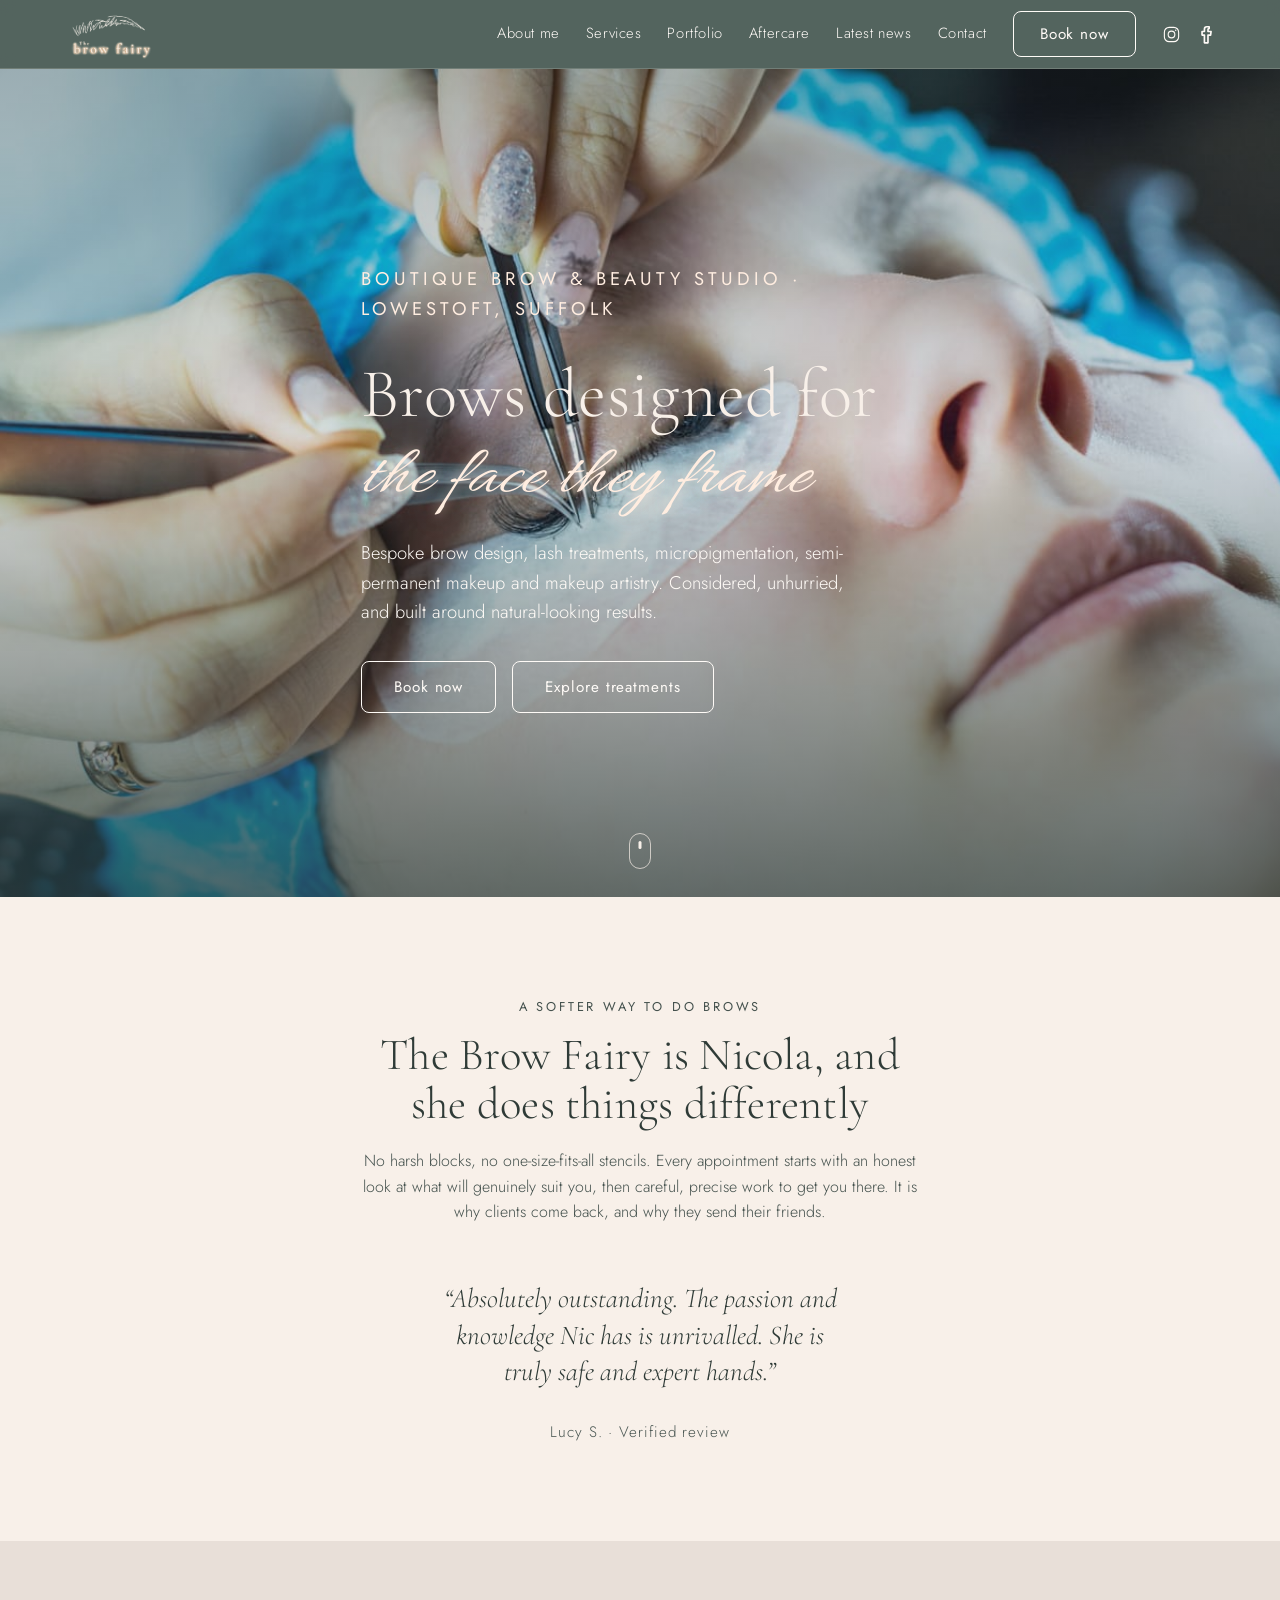
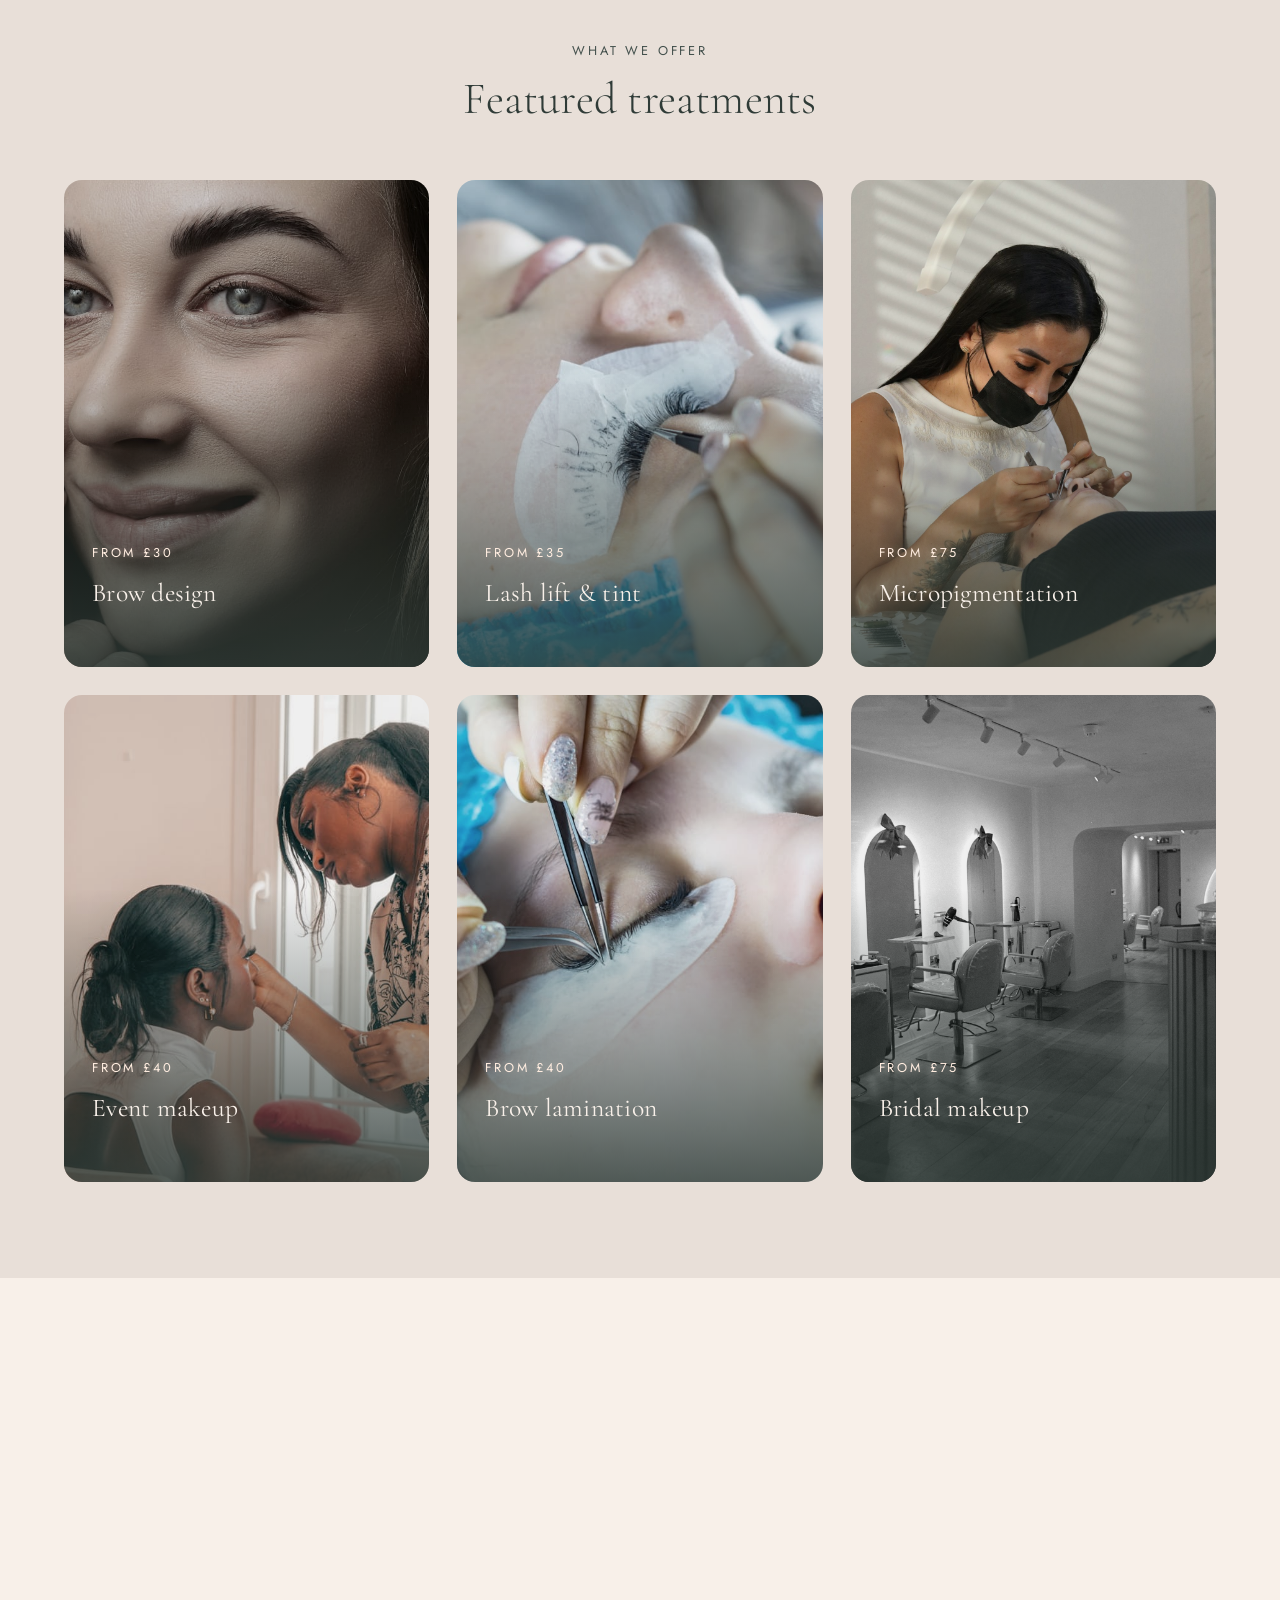
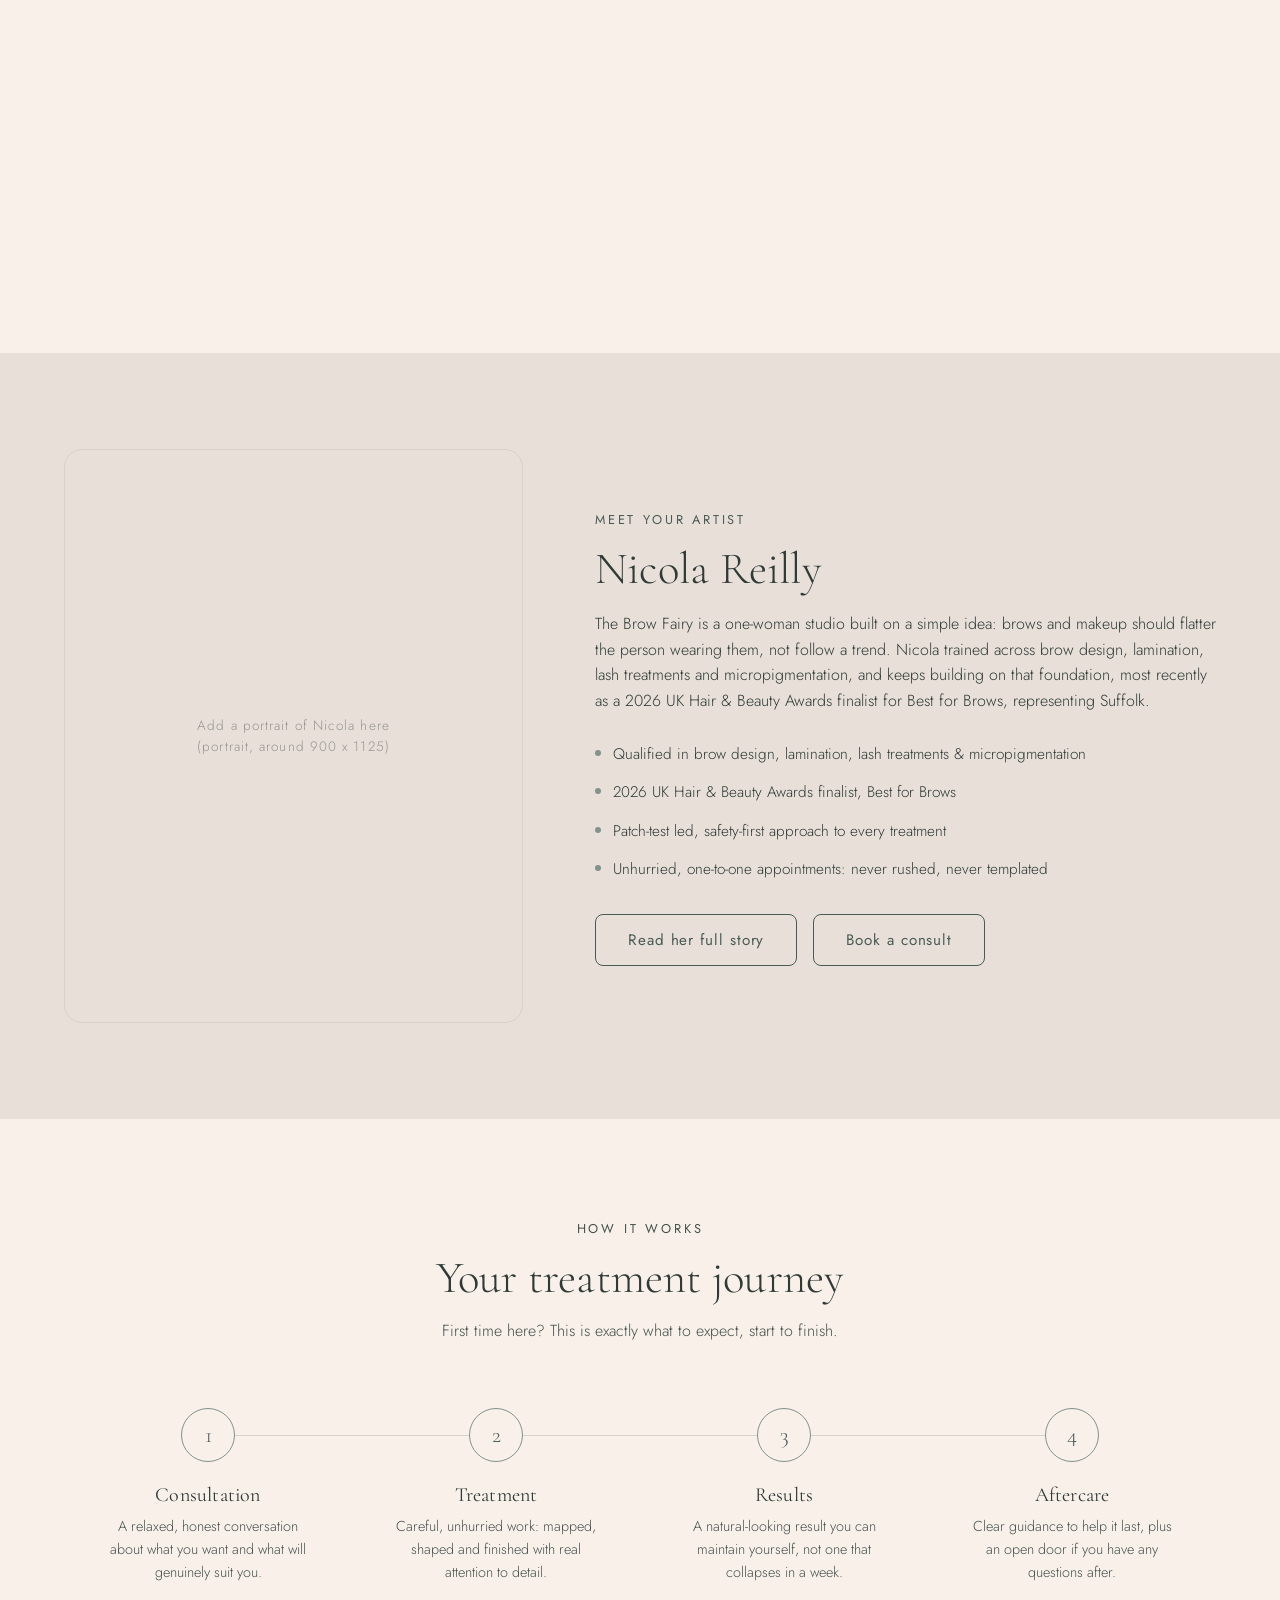
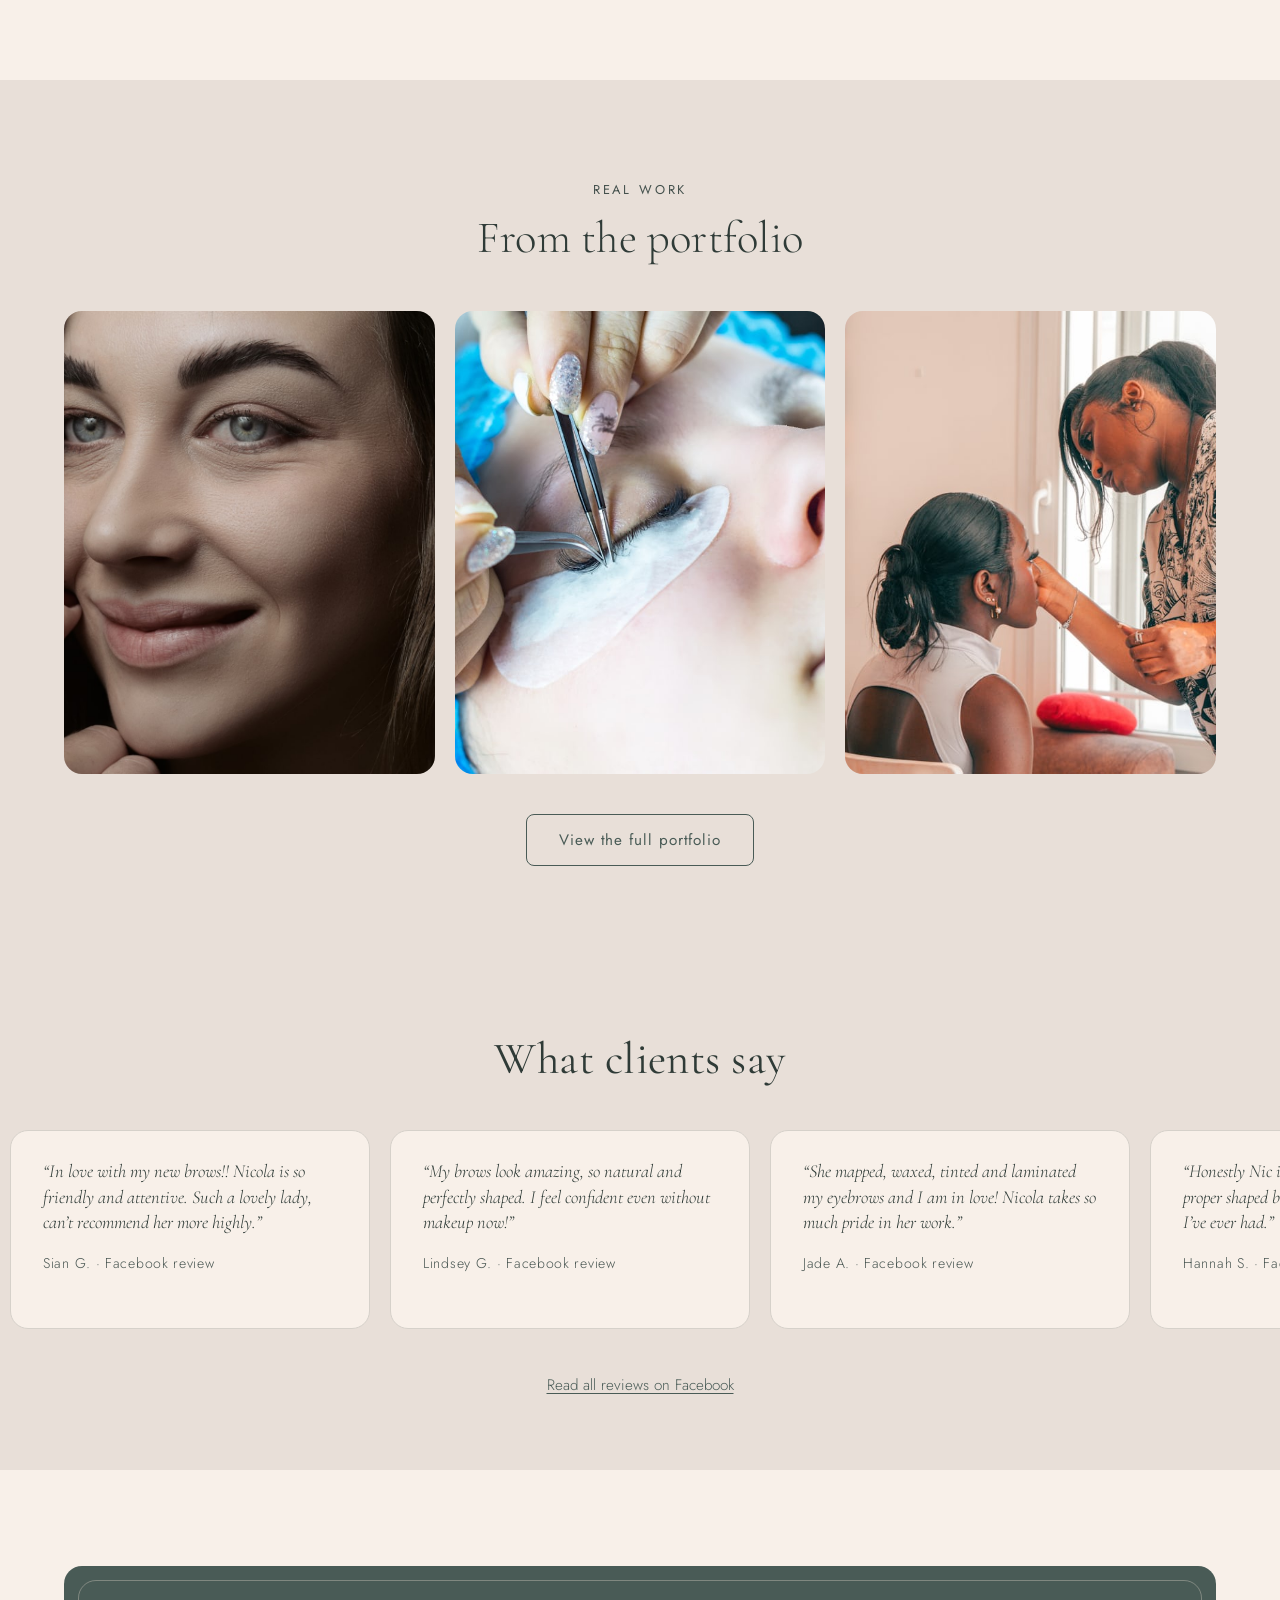
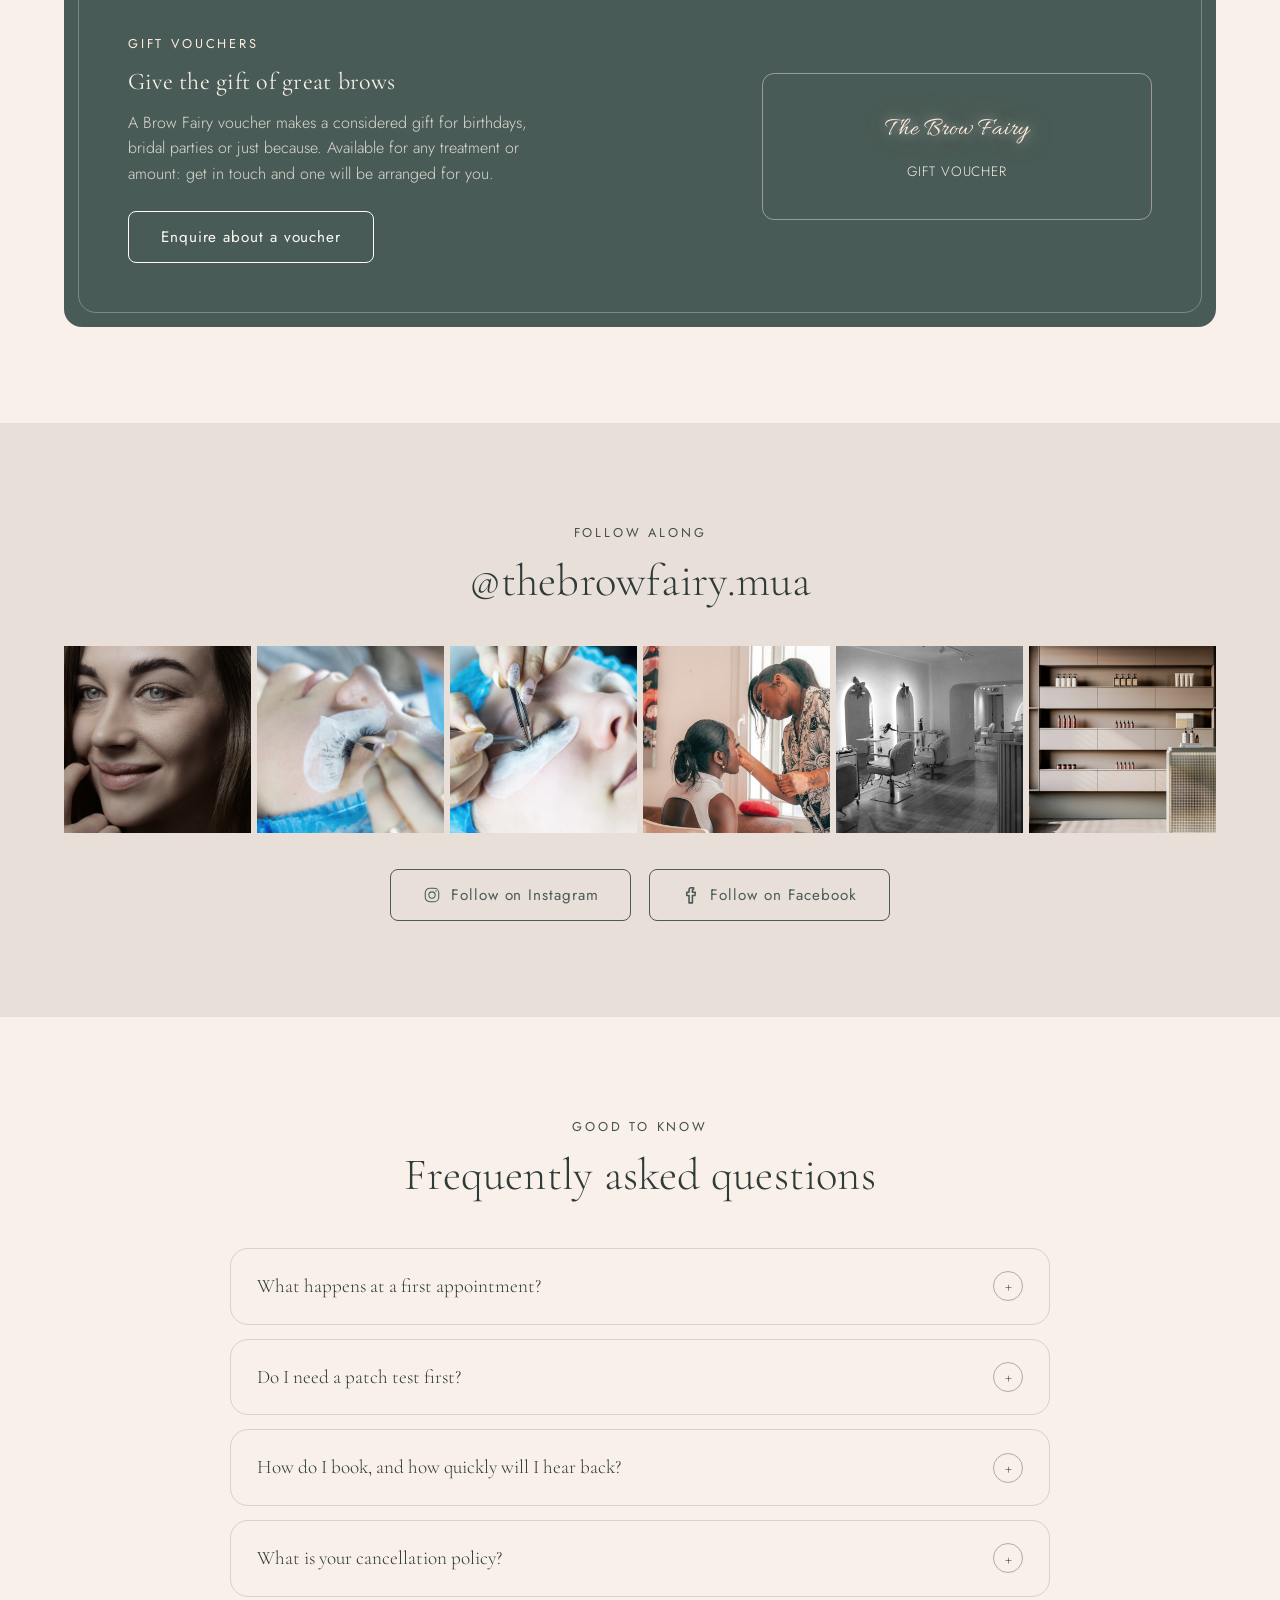
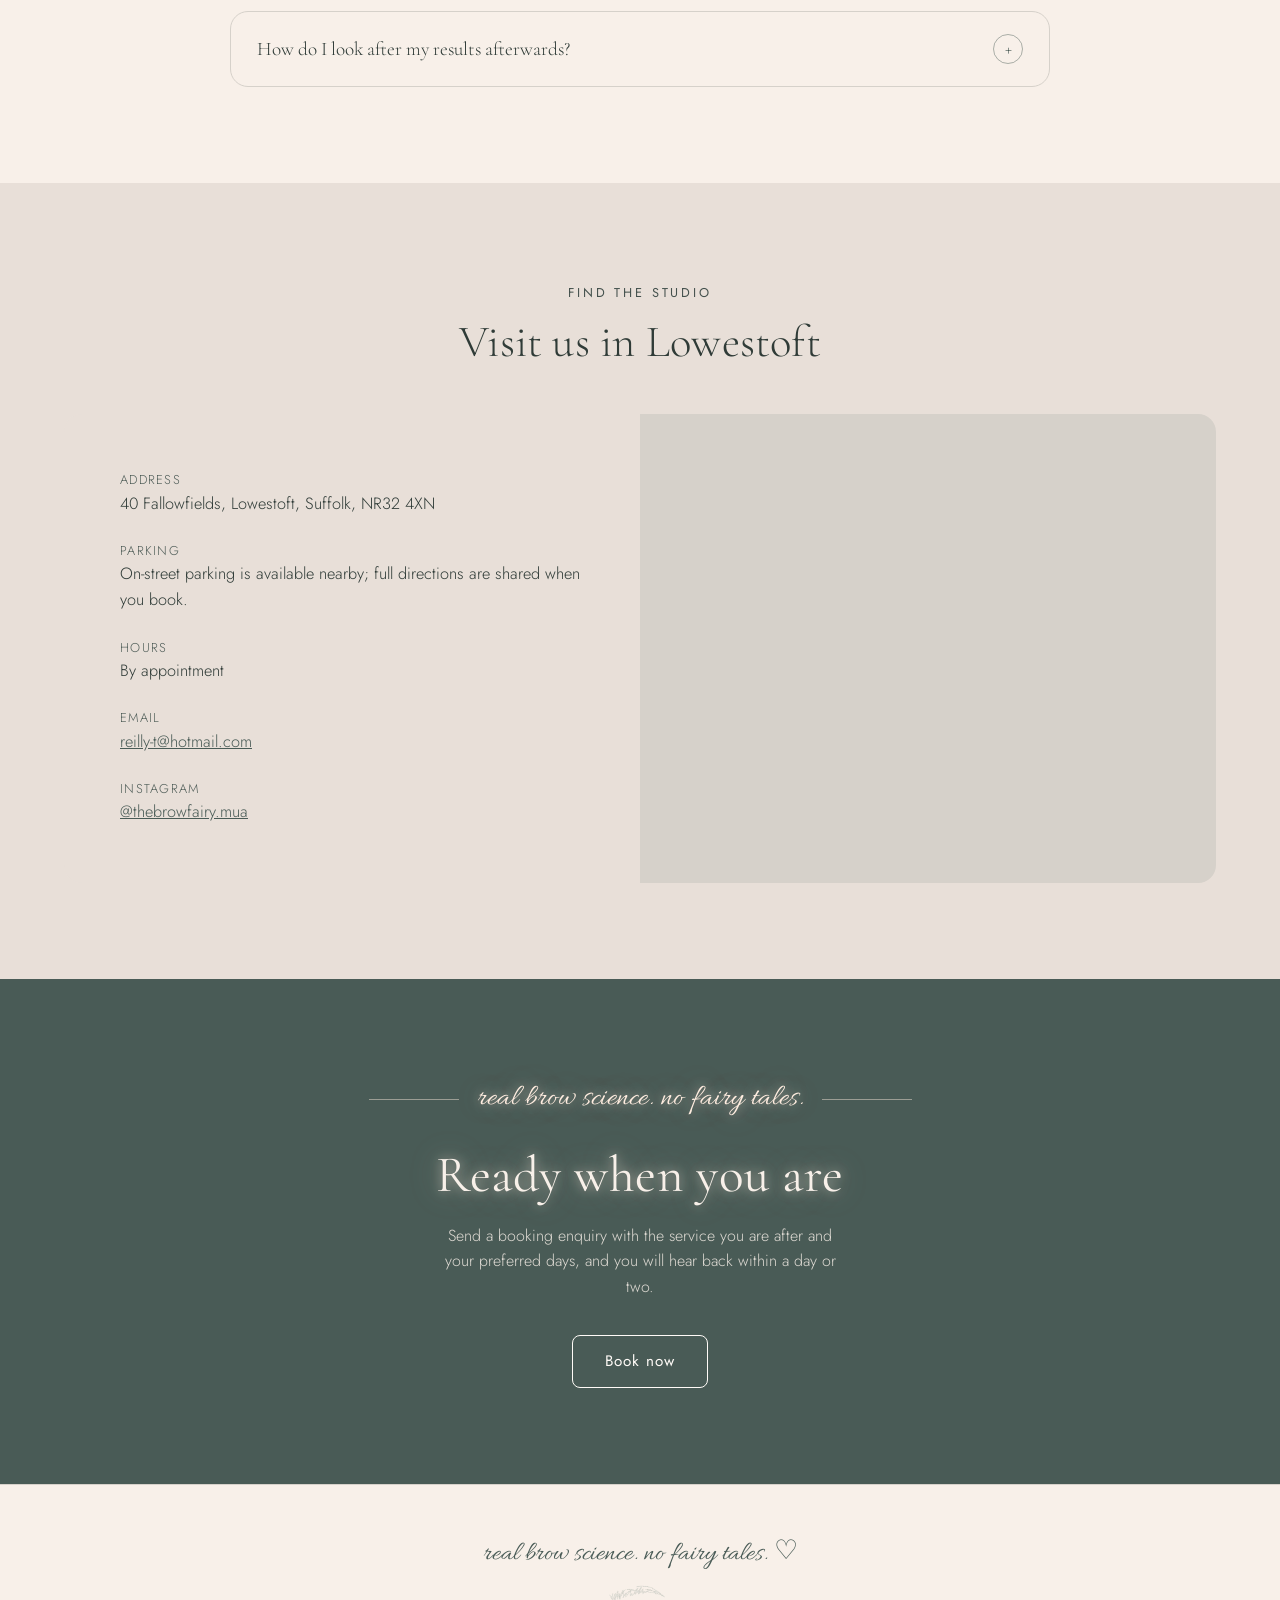
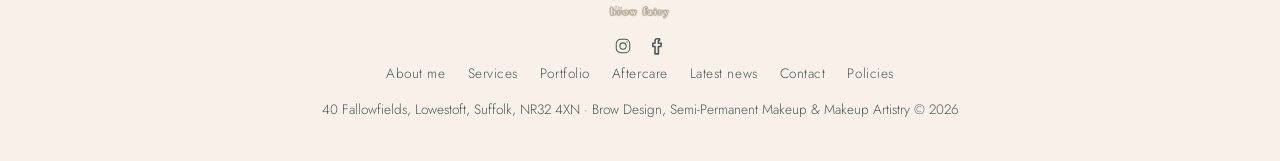
==== commit 0b960941: "Mention semi-permanent makeup in the homepage hero copy Claude-Session: 94384618-9887-44d1-917f-b8c3" ====
--- a/index.html
+++ b/index.html
@@ -42,7 +42,7 @@
       <div class="hero-full-content">
         <p class="eyebrow on-dark reveal">Boutique brow &amp; beauty studio &middot; Lowestoft, Suffolk</p>
         <h1 class="display-heading reveal">Brows designed for <em class="script" style="font-size: 1em; color: var(--champagne);">the face they frame</em></h1>
-        <p class="reveal">Bespoke brow design, lash treatments, micropigmentation and makeup artistry. Considered, unhurried, and built around natural-looking results.</p>
+        <p class="reveal">Bespoke brow design, lash treatments, micropigmentation, semi-permanent makeup and makeup artistry. Considered, unhurried, and built around natural-looking results.</p>
         <div class="hero-ctas reveal">
           <a class="btn btn-light" href="https://facesconsent.com/bookings/therealbeautyco" target="_blank" rel="noopener">Book now</a>
           <a class="btn btn-light" href="#treatments">Explore treatments</a>
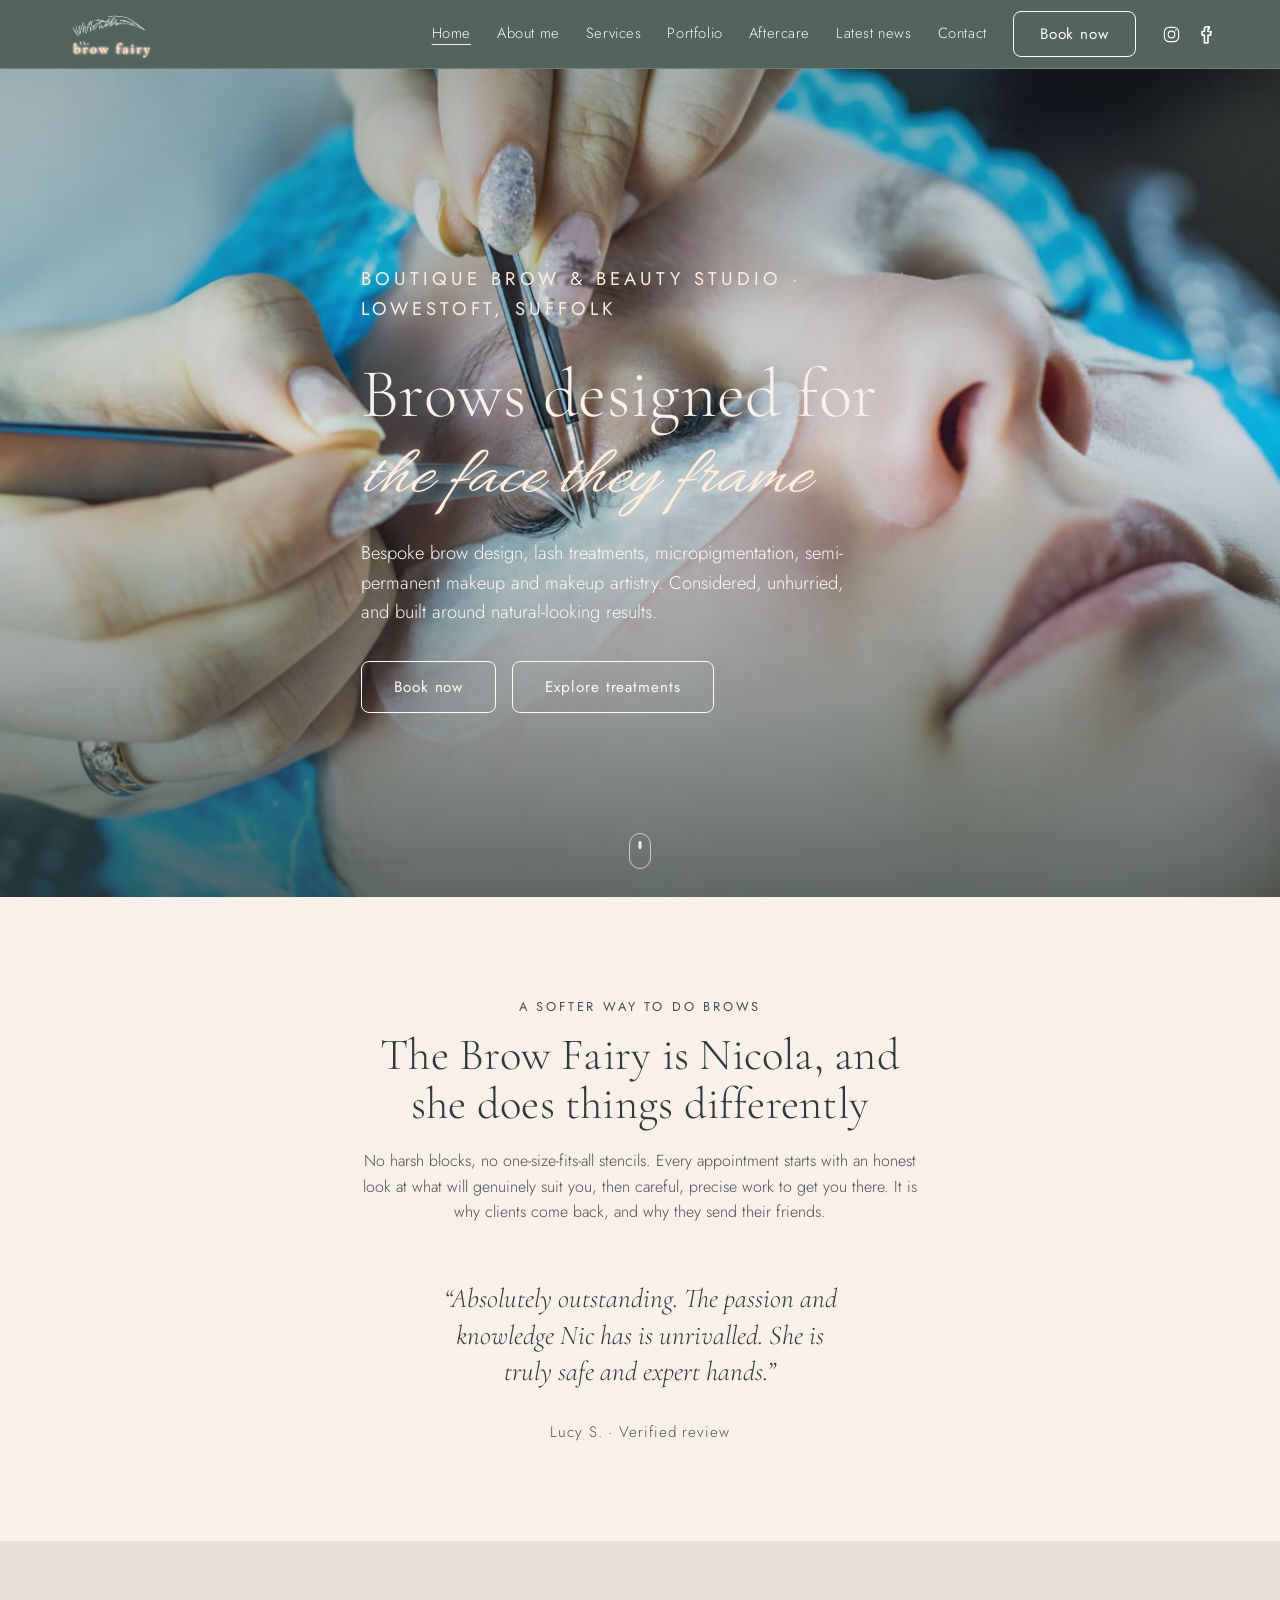
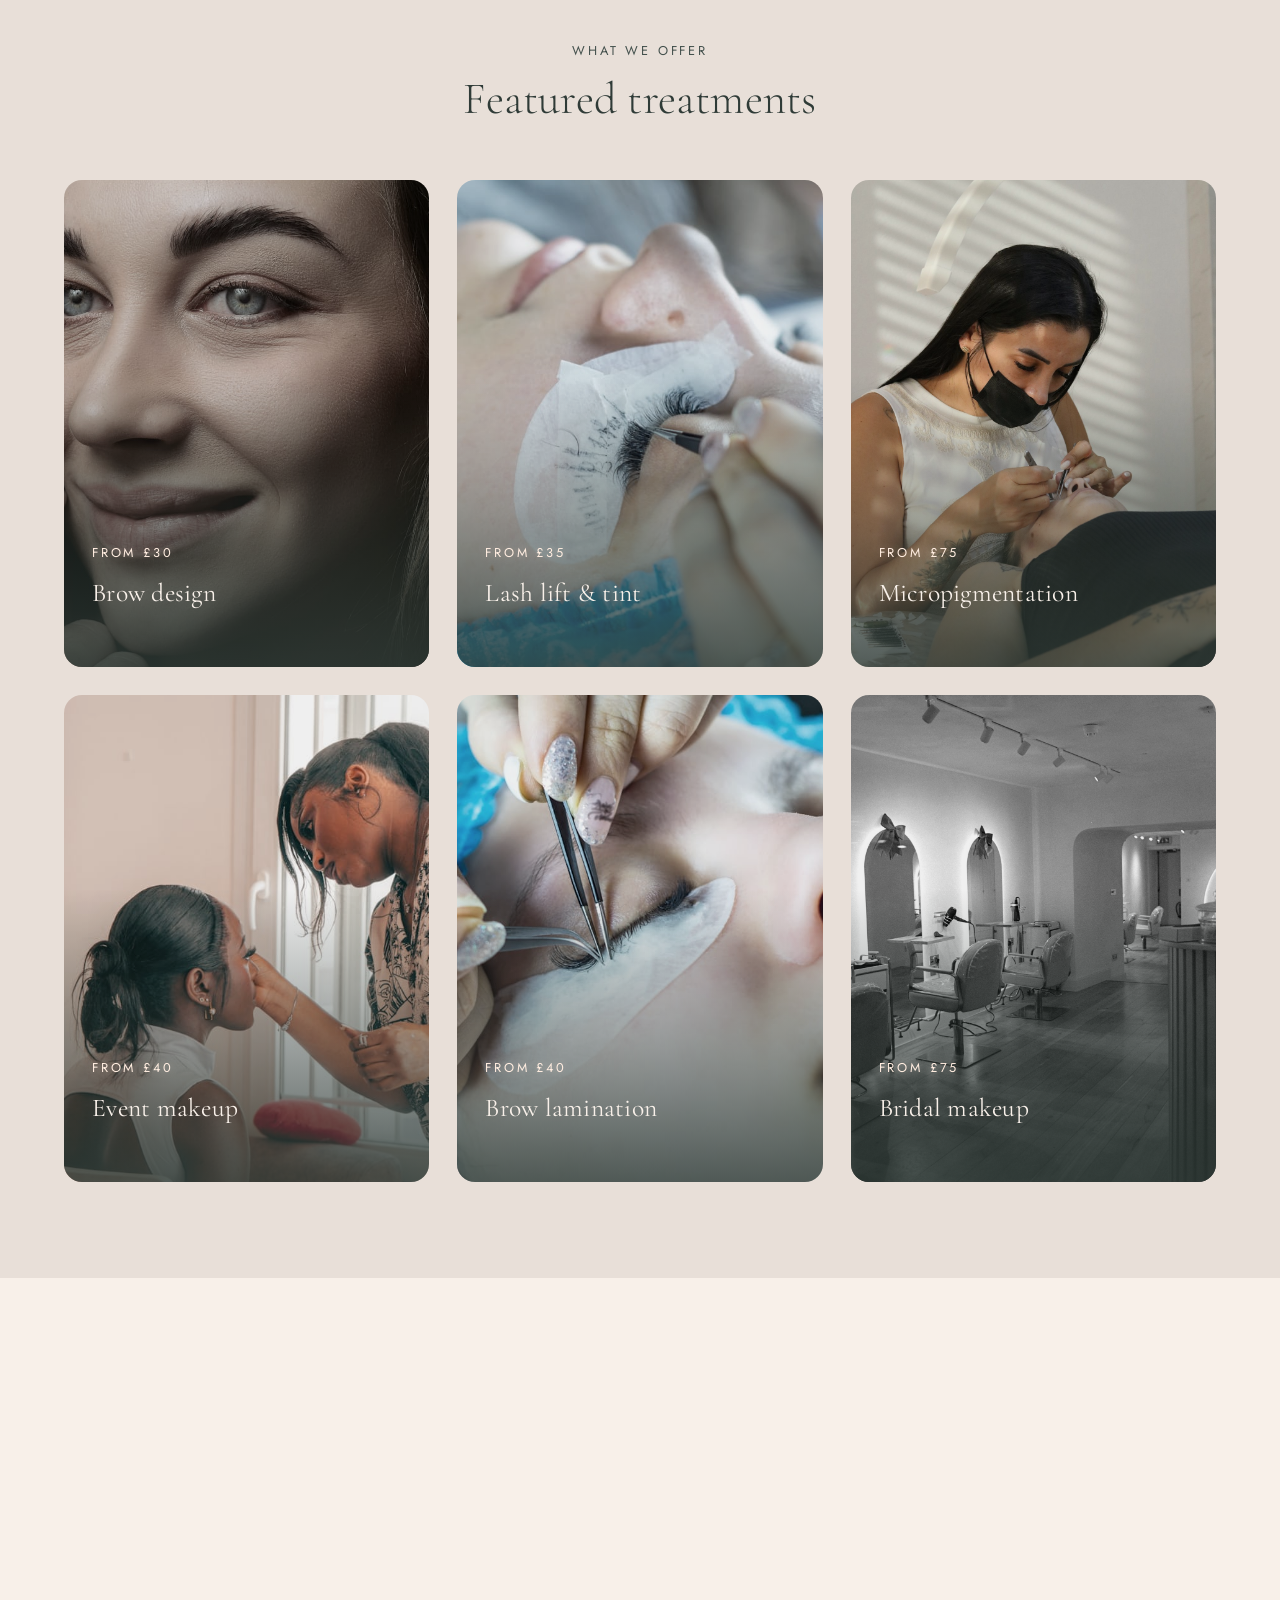
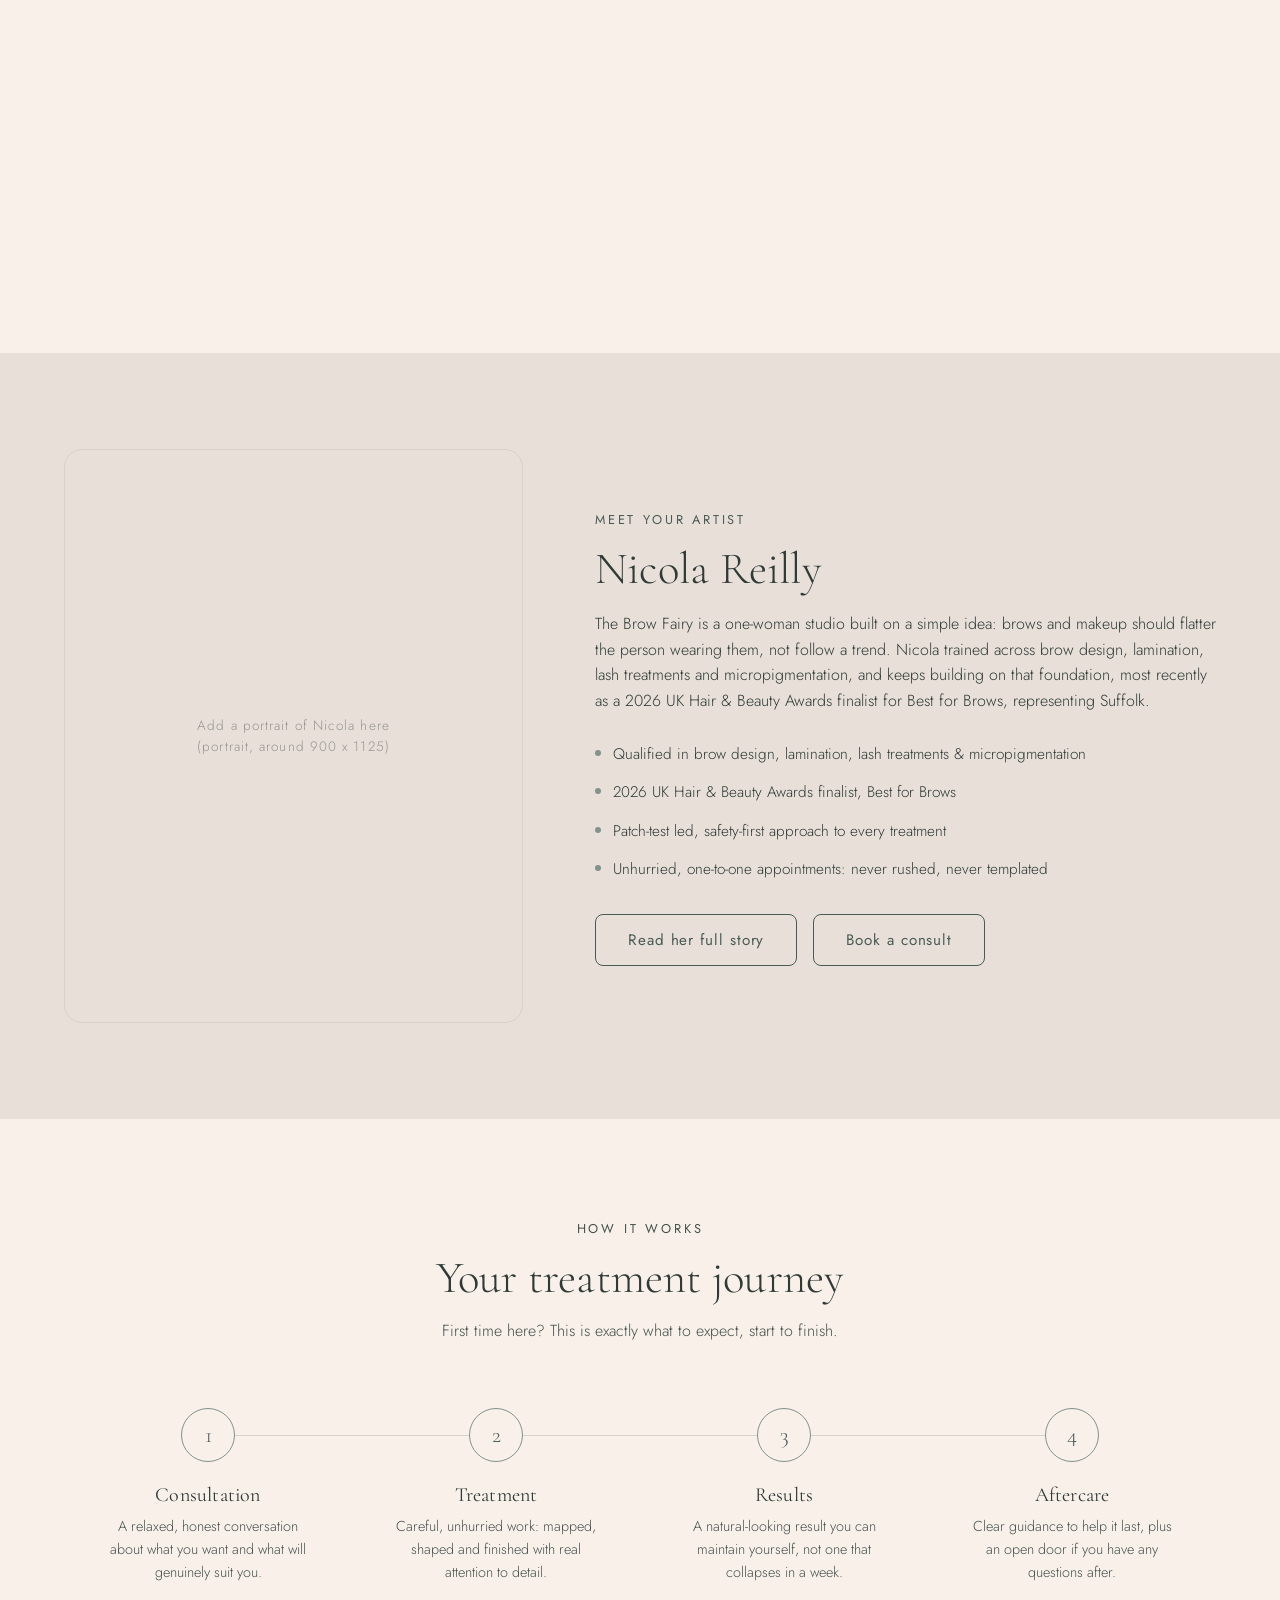
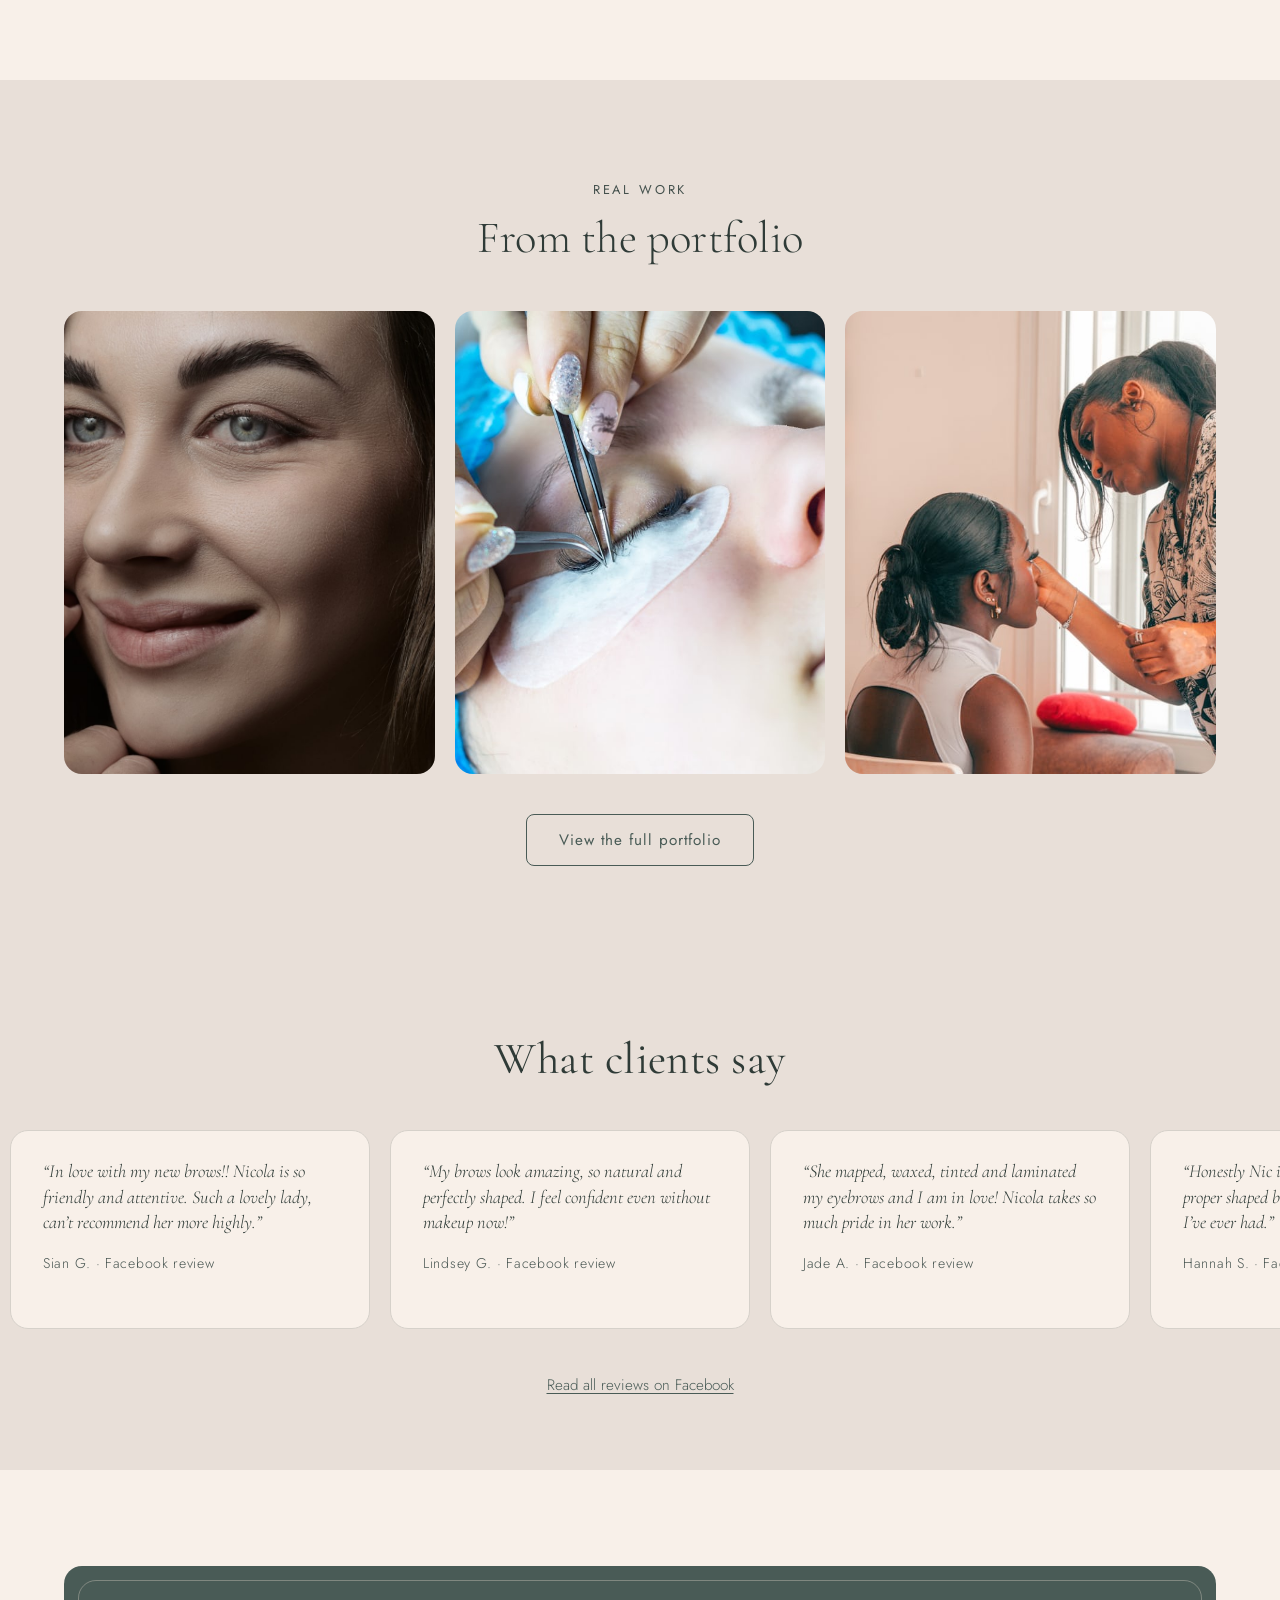
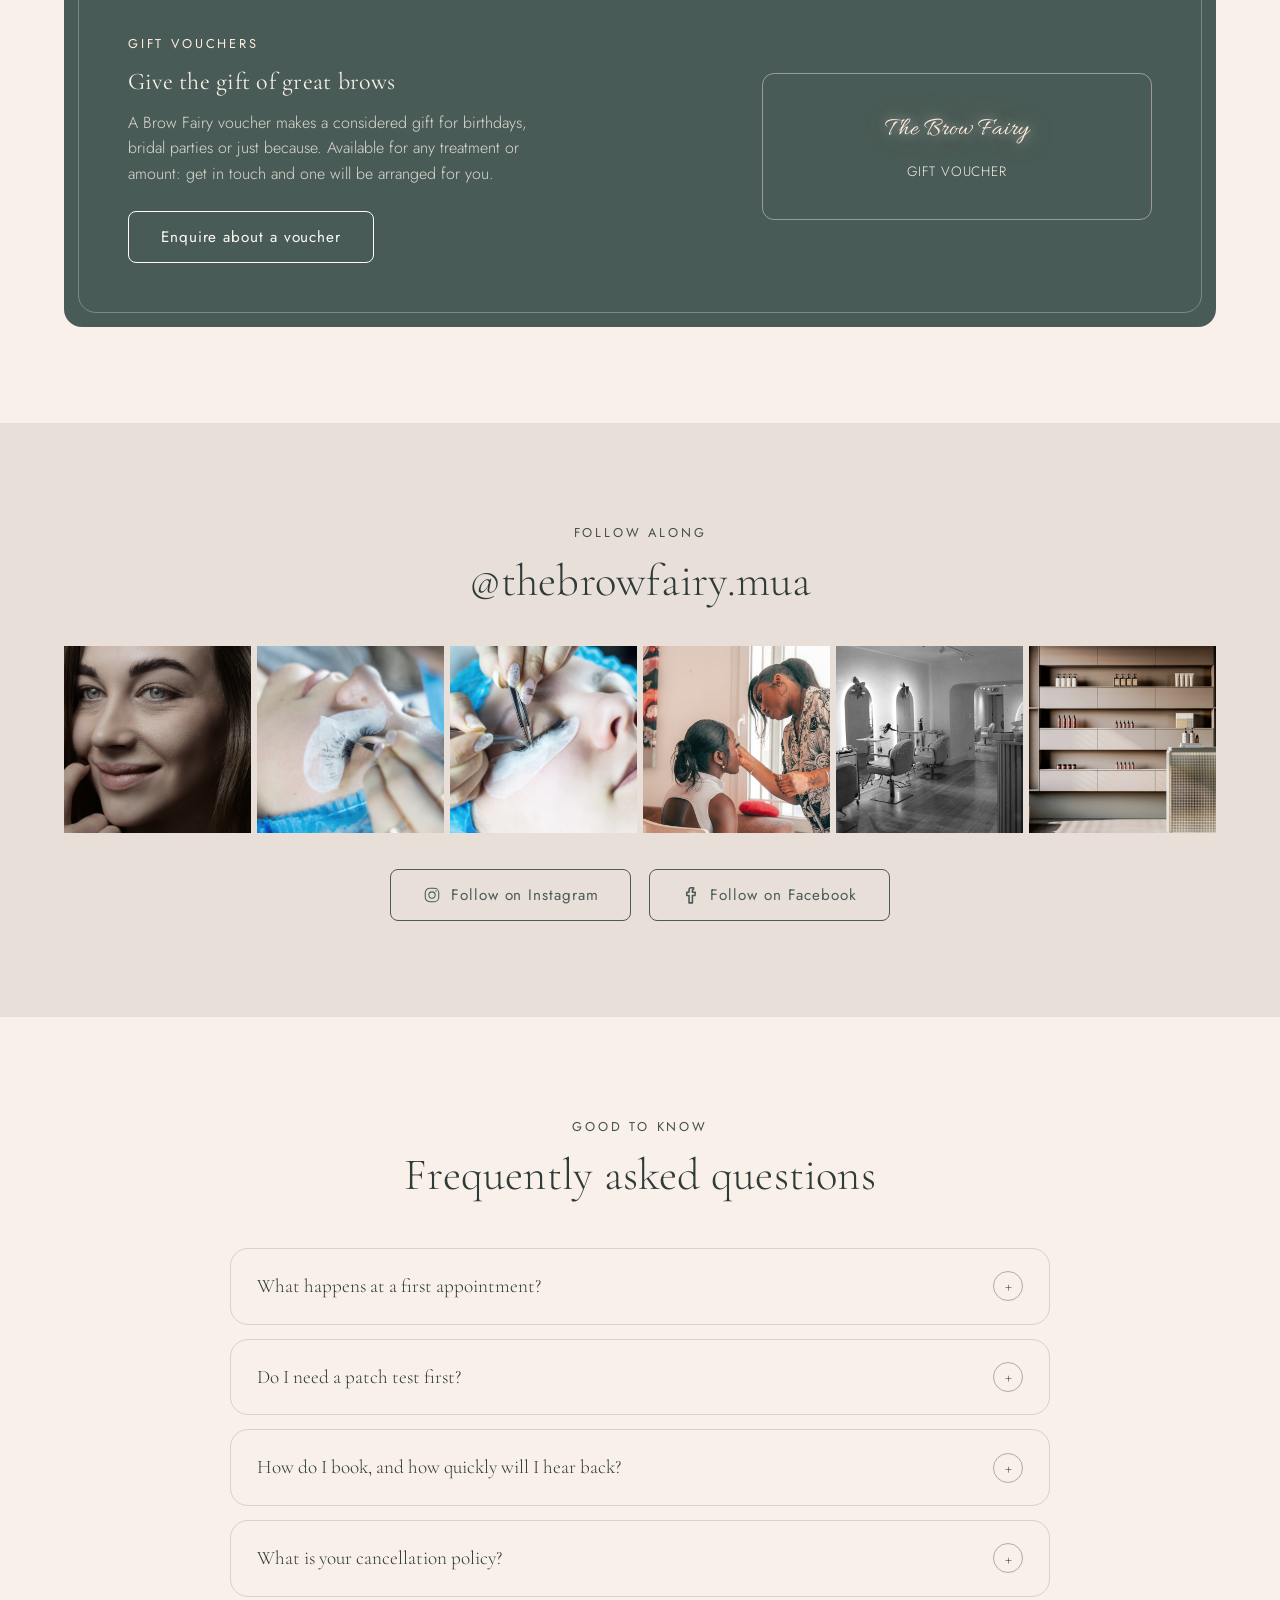
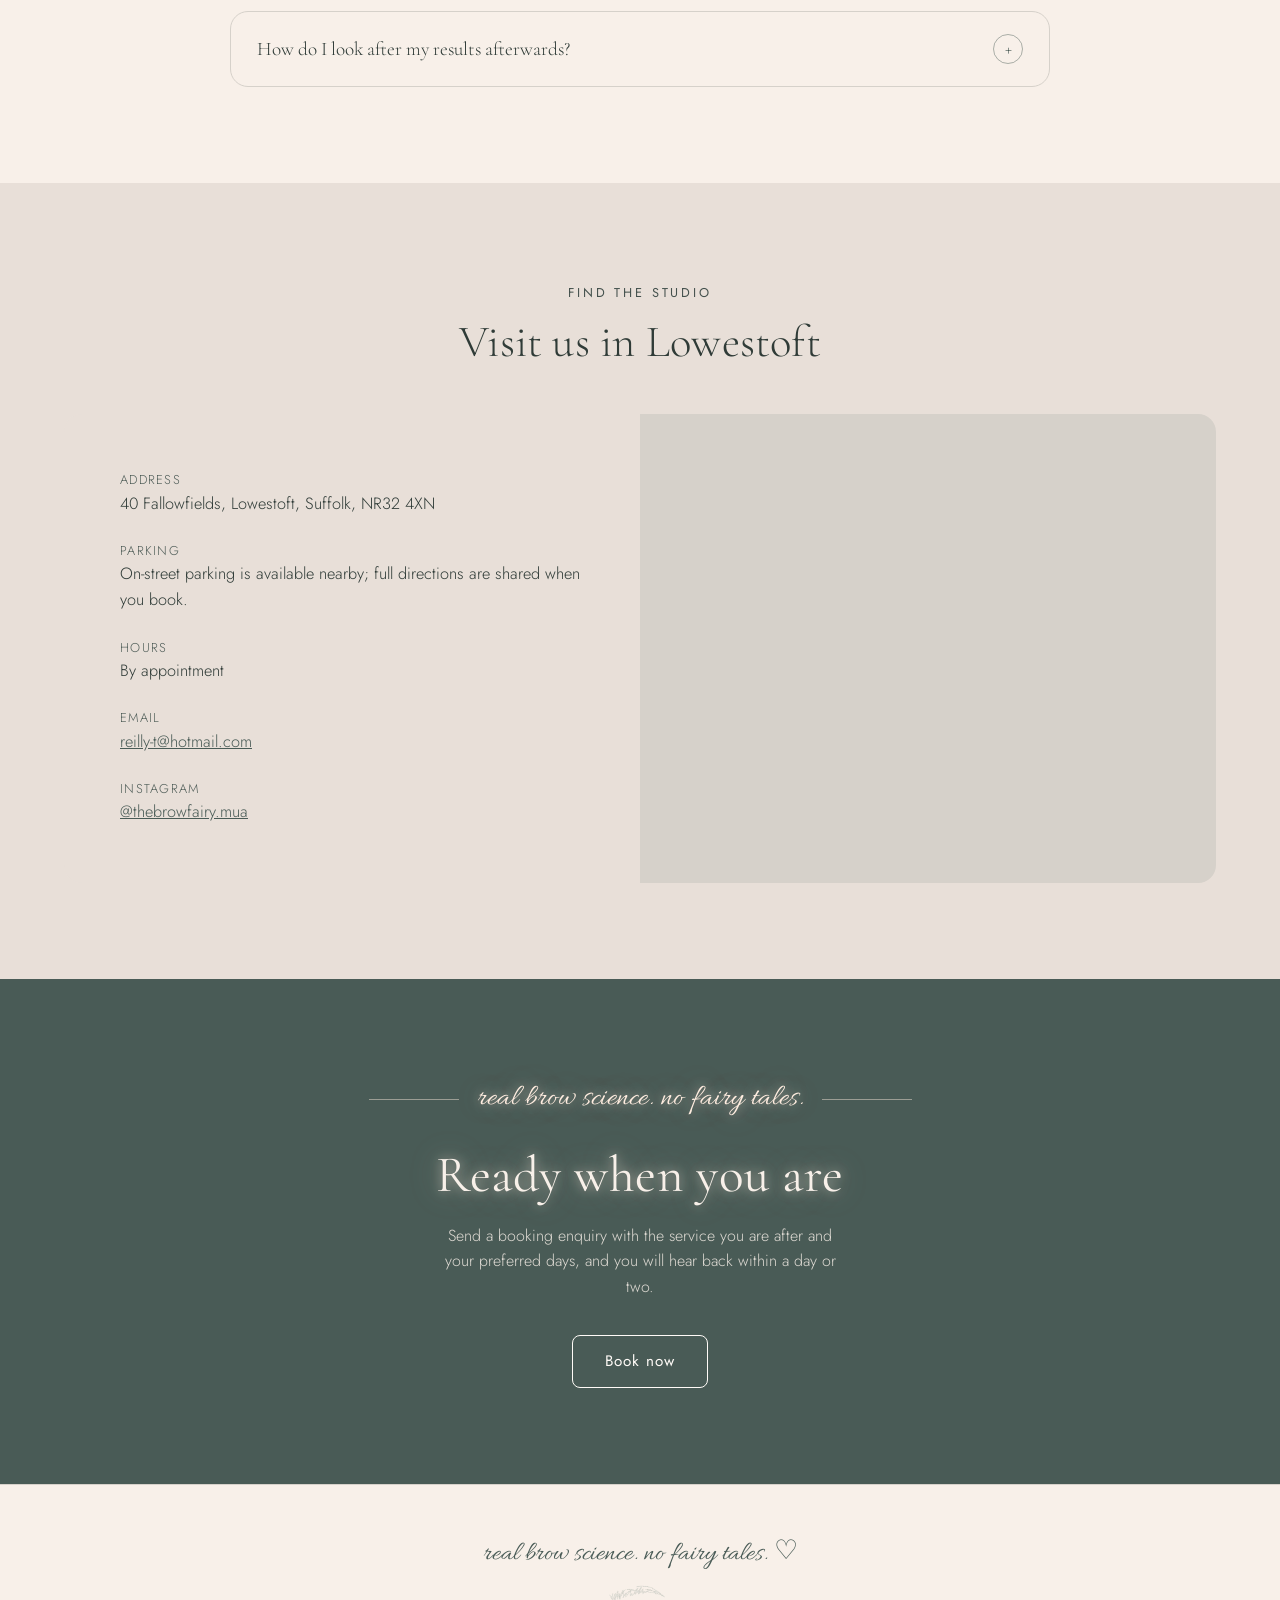
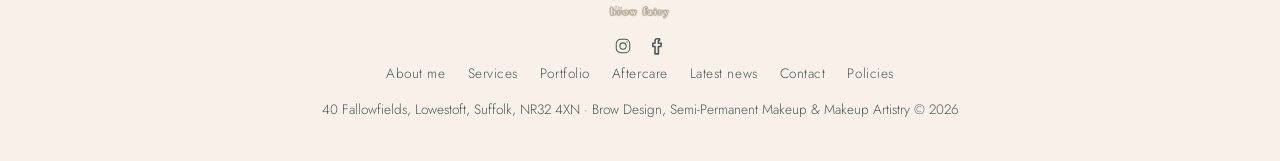
==== commit 40933e6d: "Add a Home link to the top nav on every page Points to index.html, placed first in the nav-links lis" ====
--- a/index.html
+++ b/index.html
@@ -18,6 +18,7 @@
     <a class="logo-link" href="index.html" aria-label="The Brow Fairy - home"><img src="assets/logo-nav.png" alt="The Brow Fairy logo"></a>
     <button class="nav-toggle" aria-label="Menu" aria-expanded="false"><span></span><span></span><span></span></button>
     <nav class="nav-links">
+      <a href="index.html" class="active">Home</a>
       <a href="about.html">About me</a>
       <a href="services.html">Services</a>
       <a href="portfolio.html">Portfolio</a>
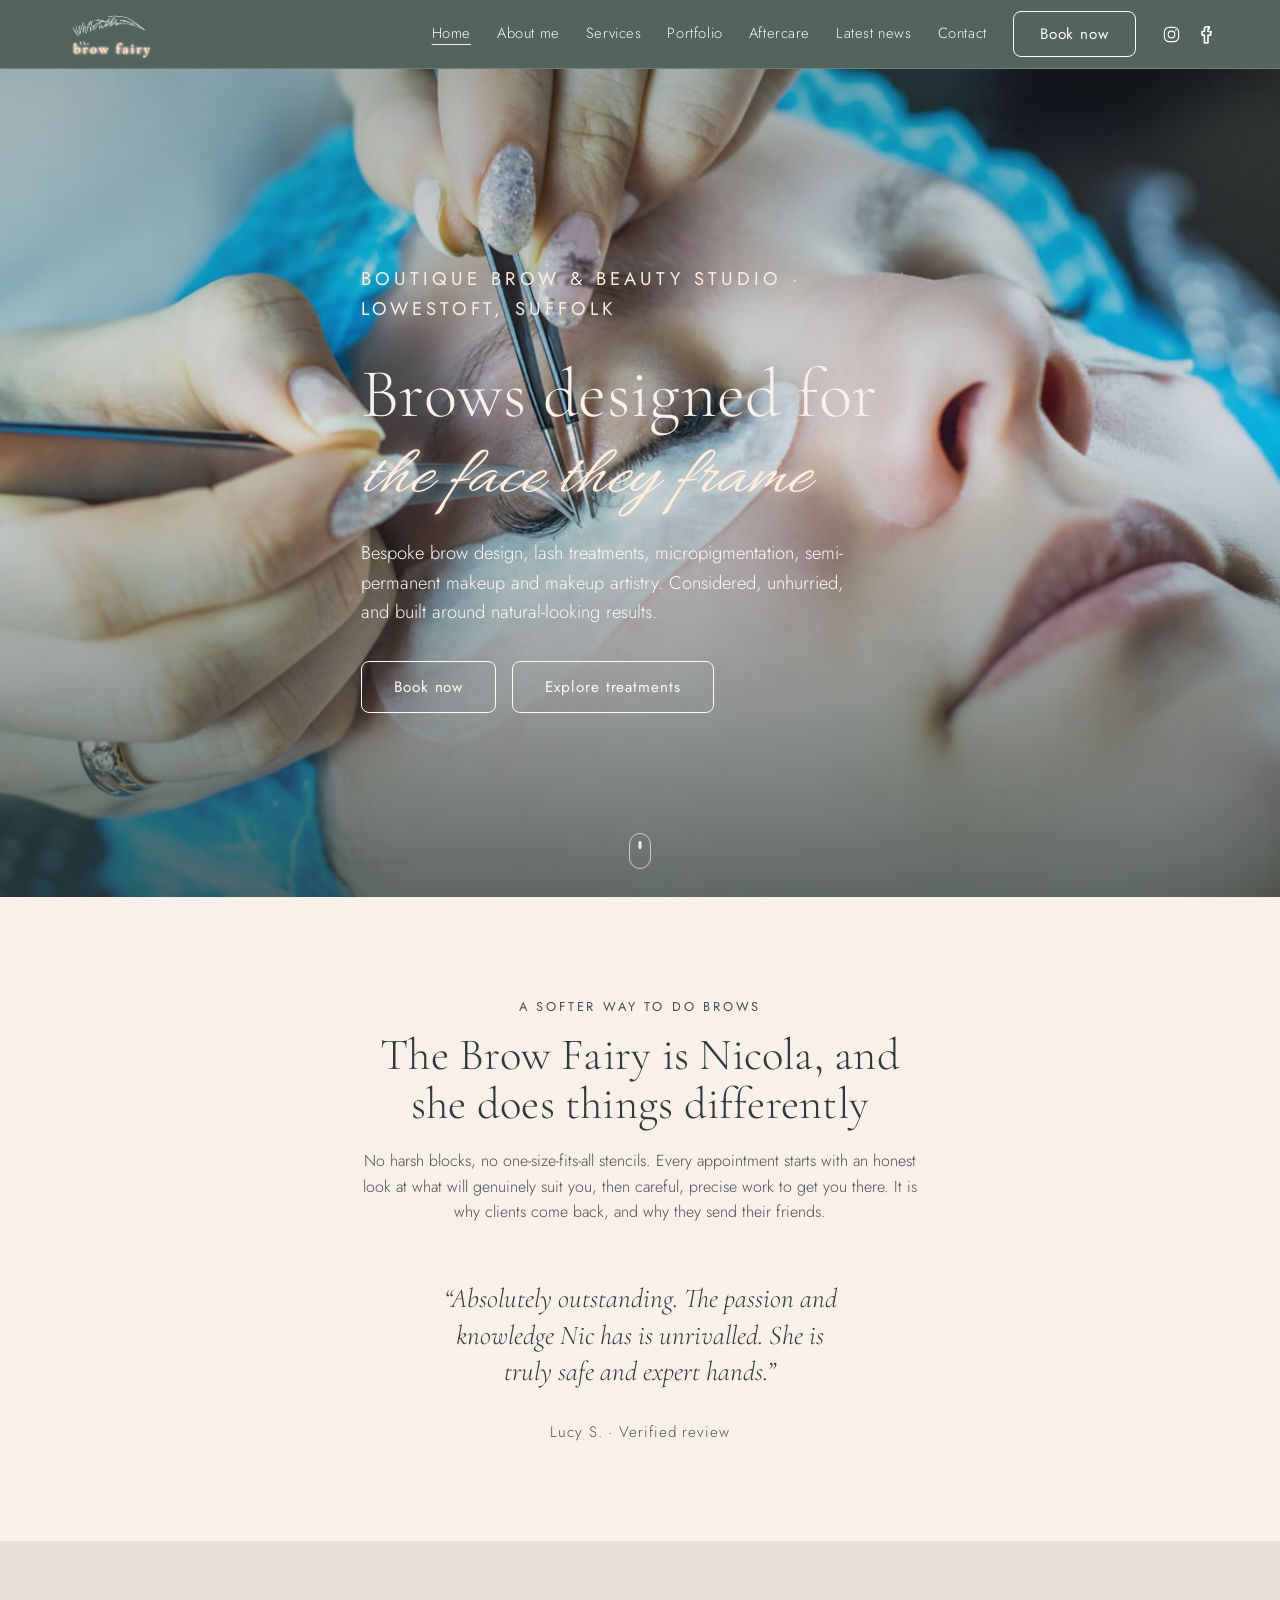
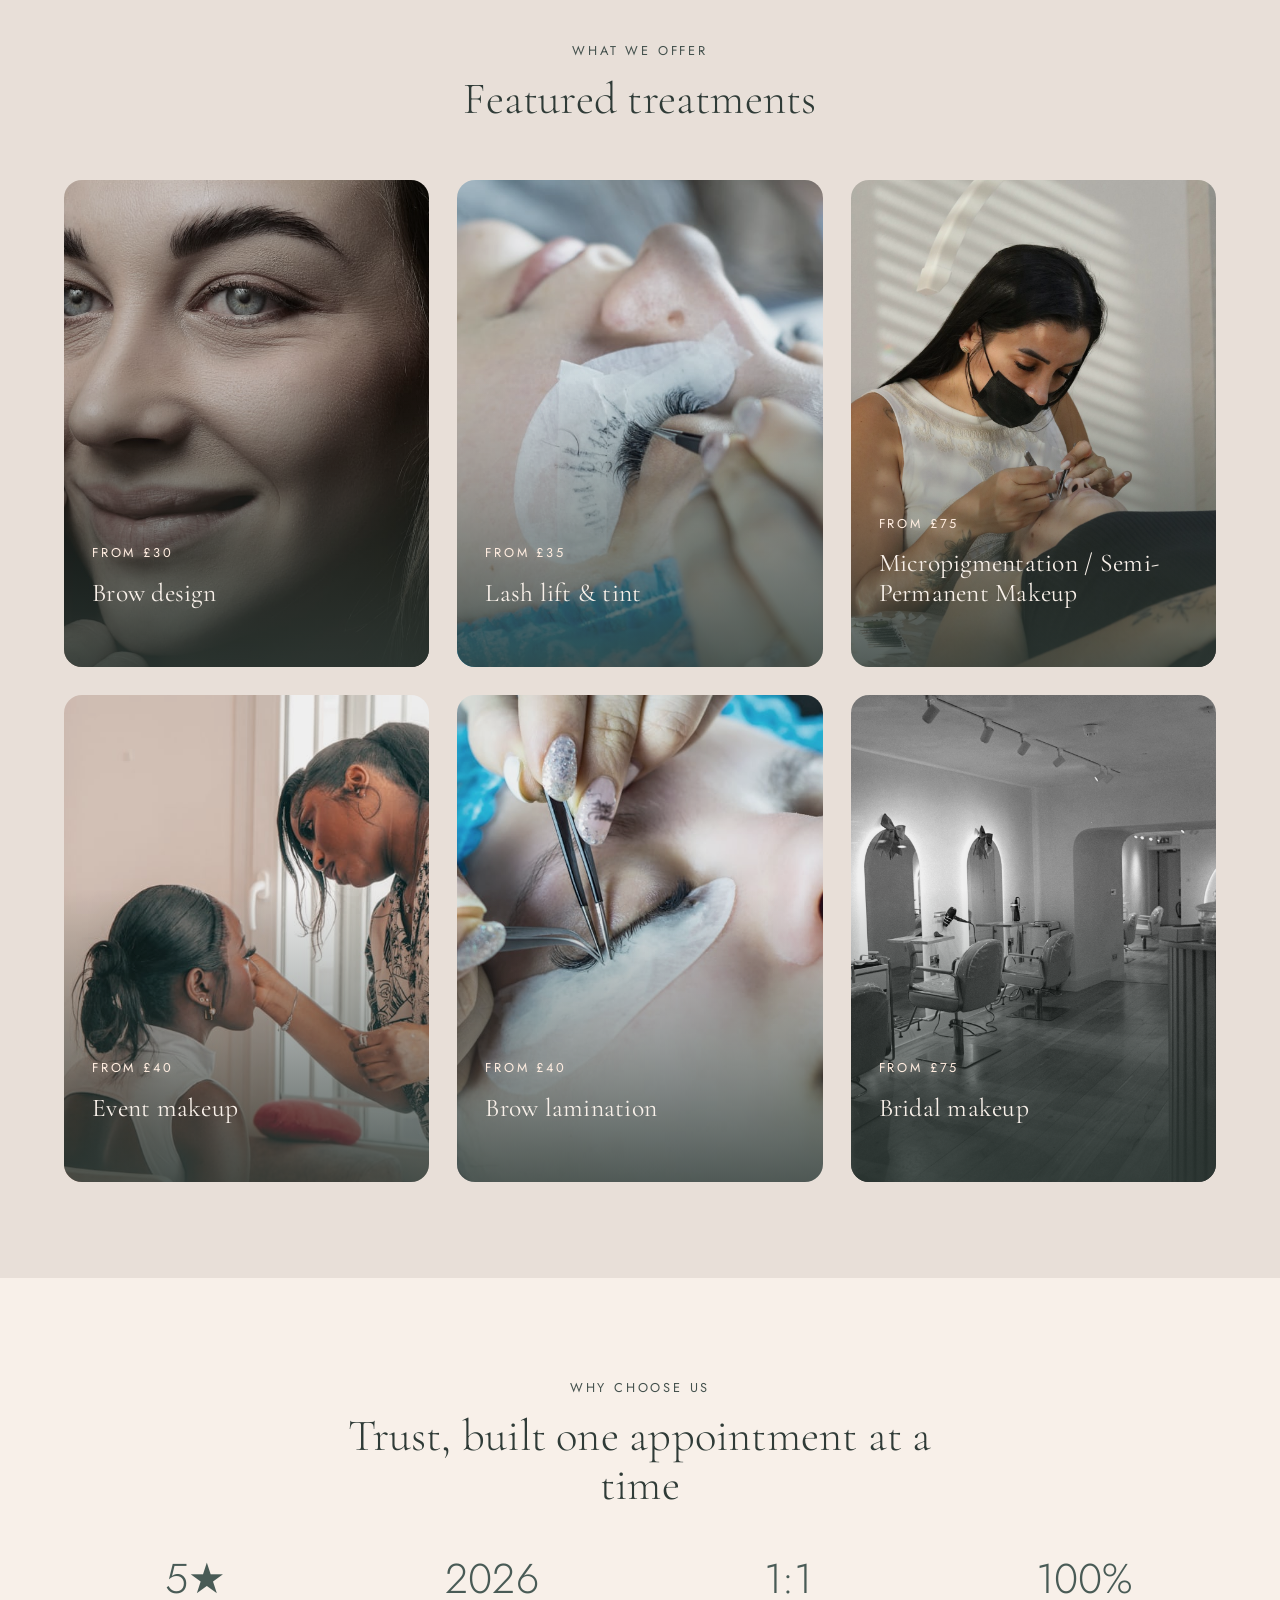
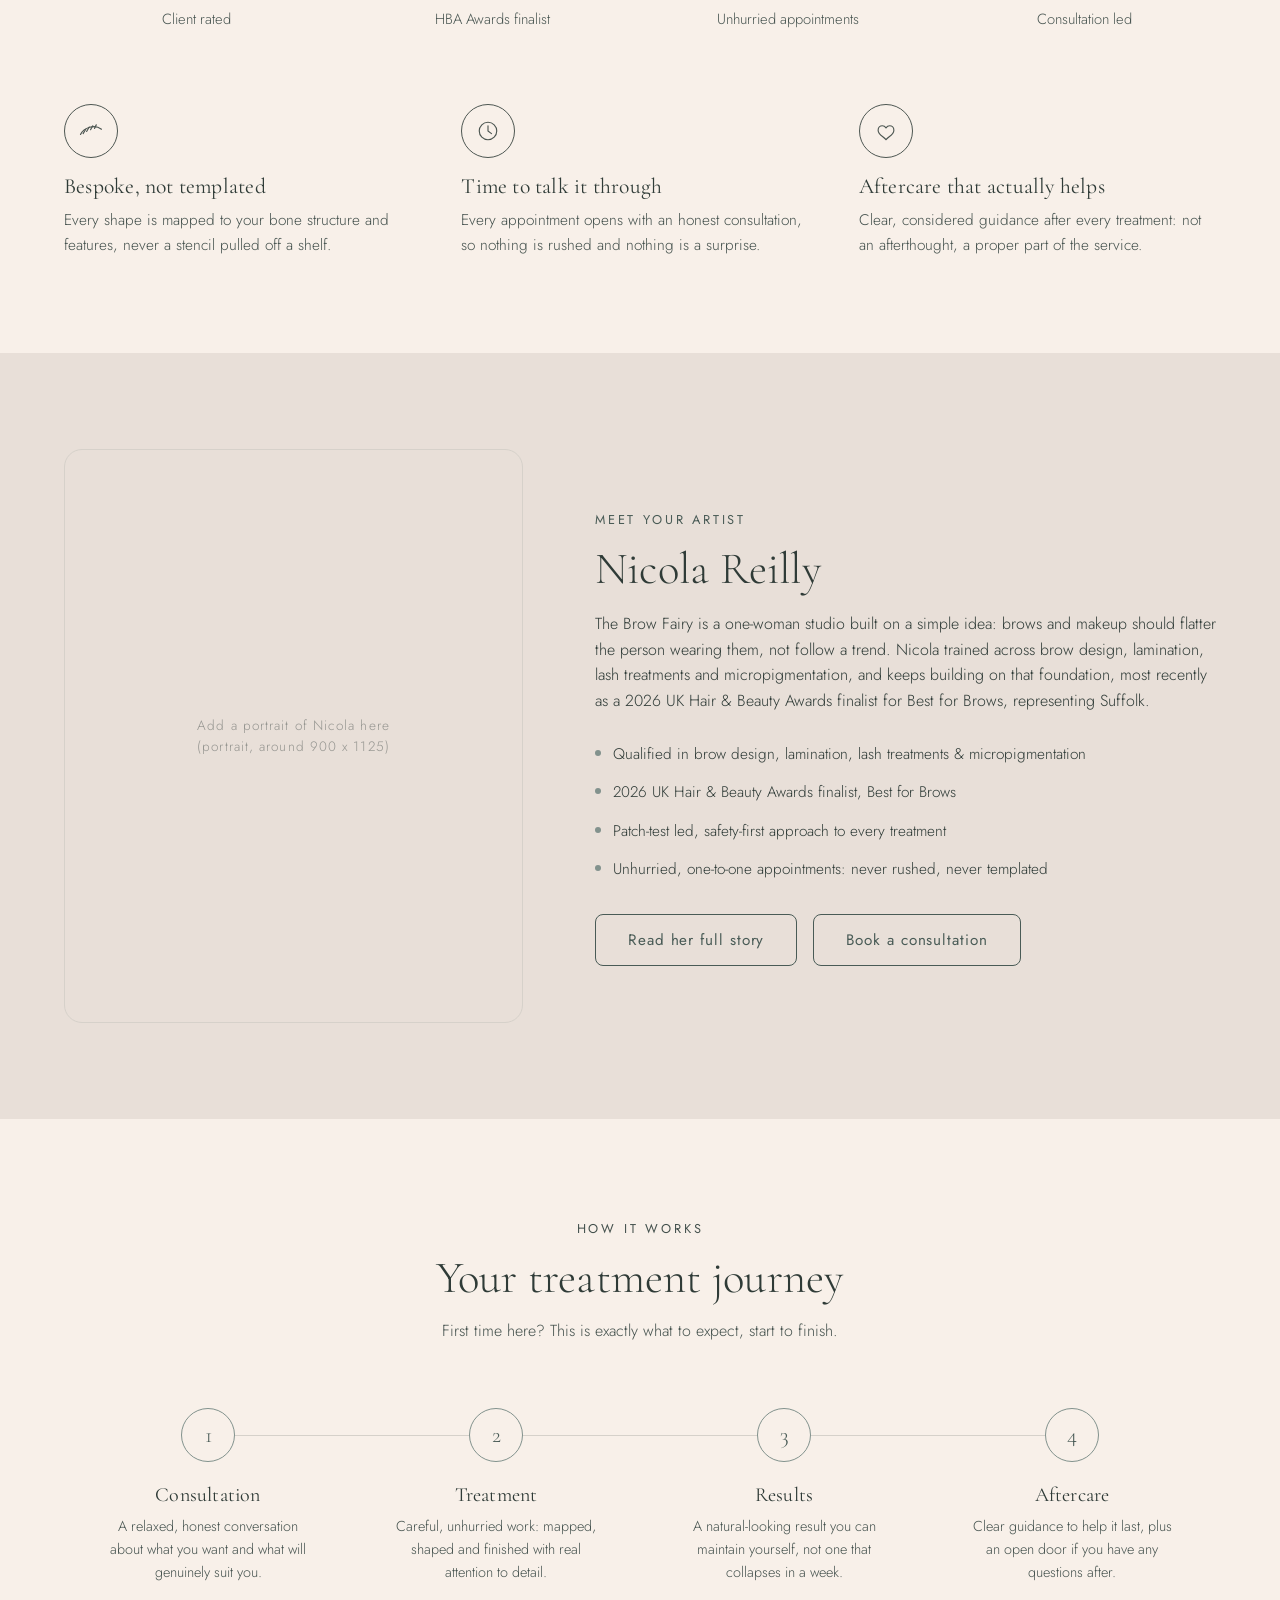
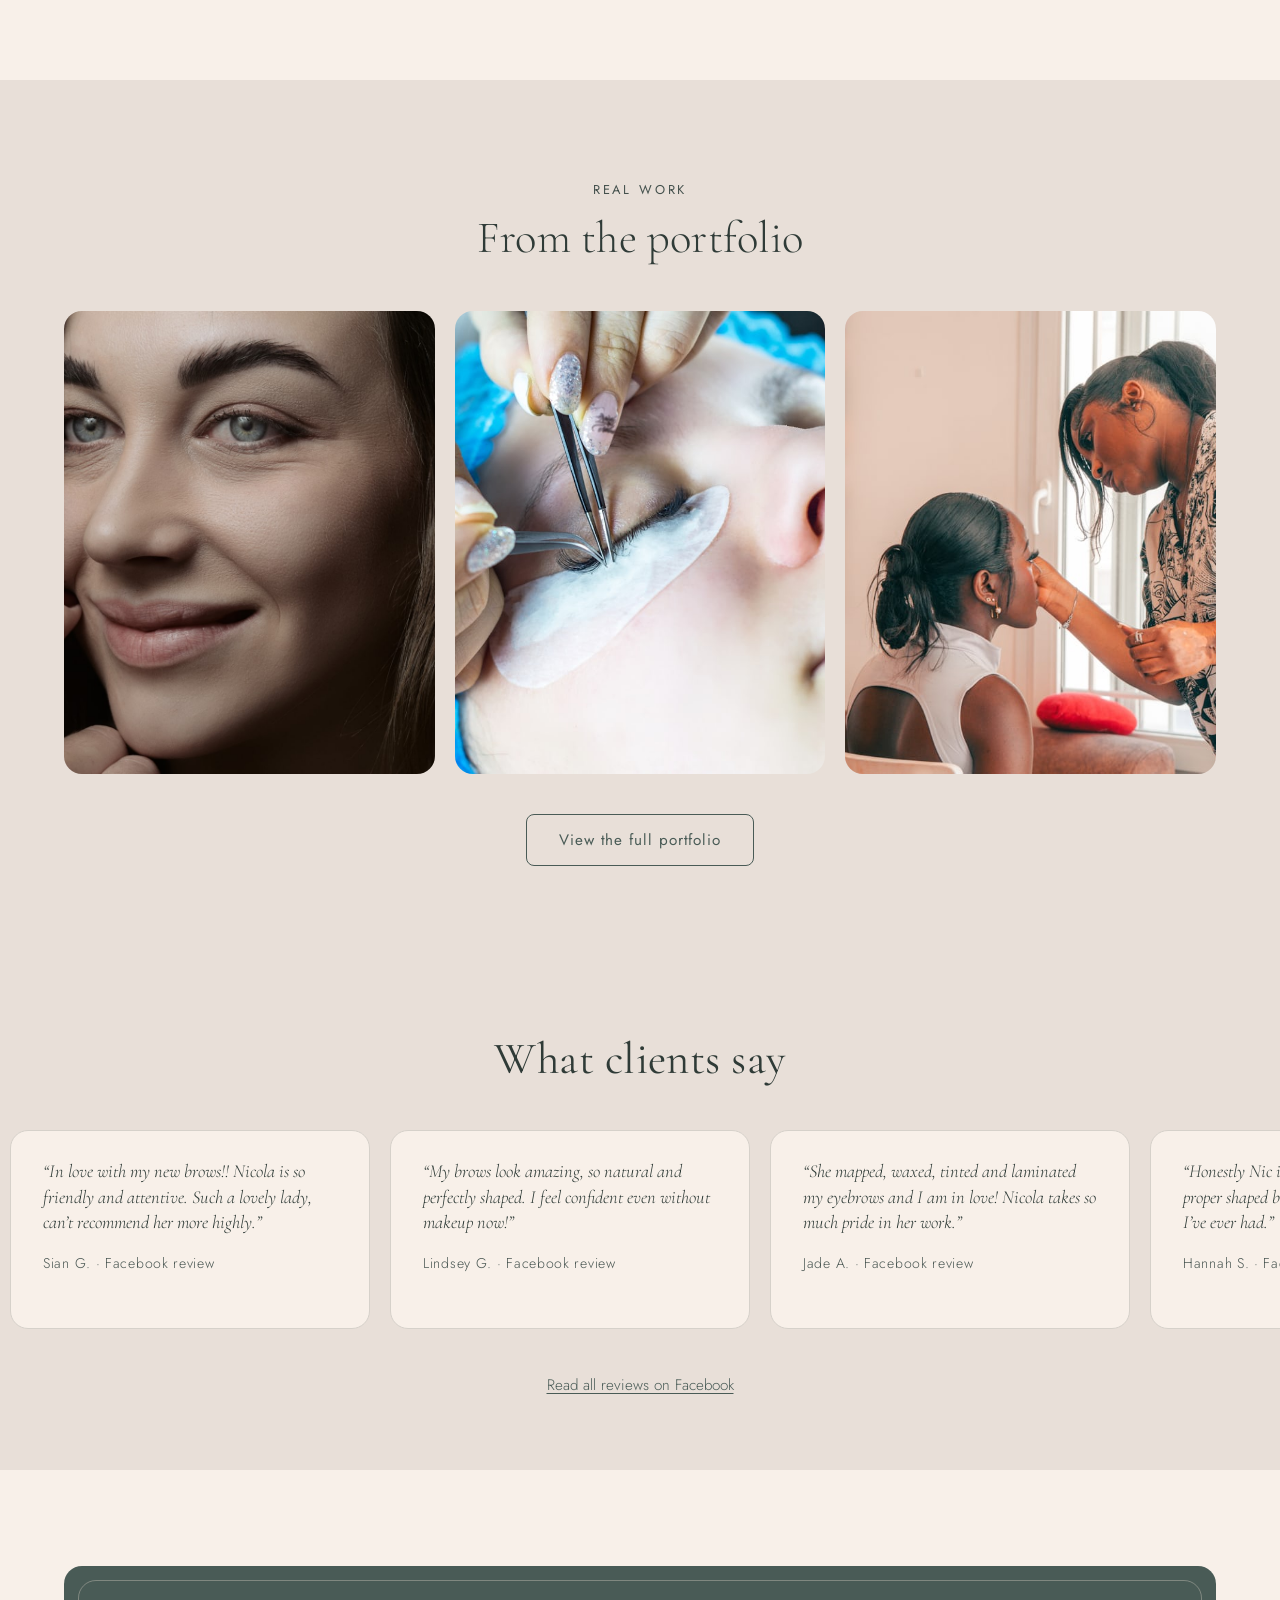
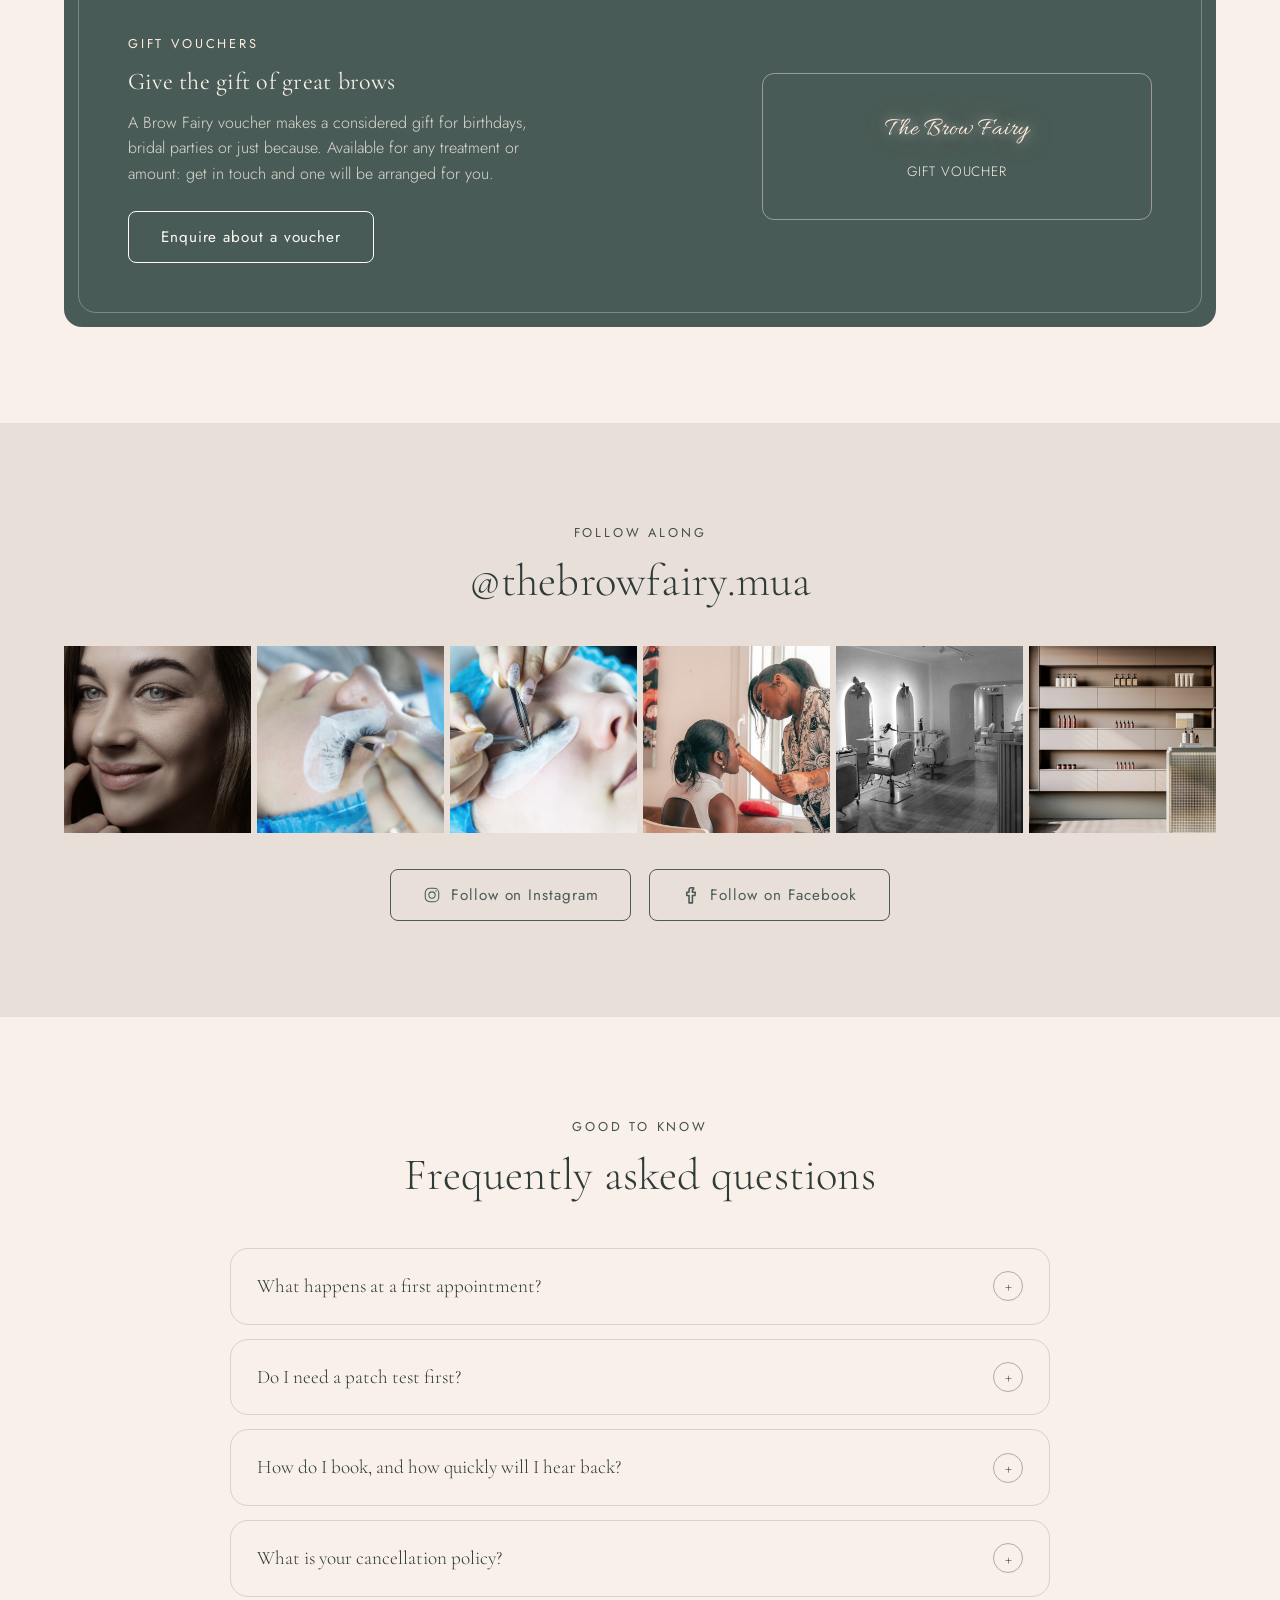
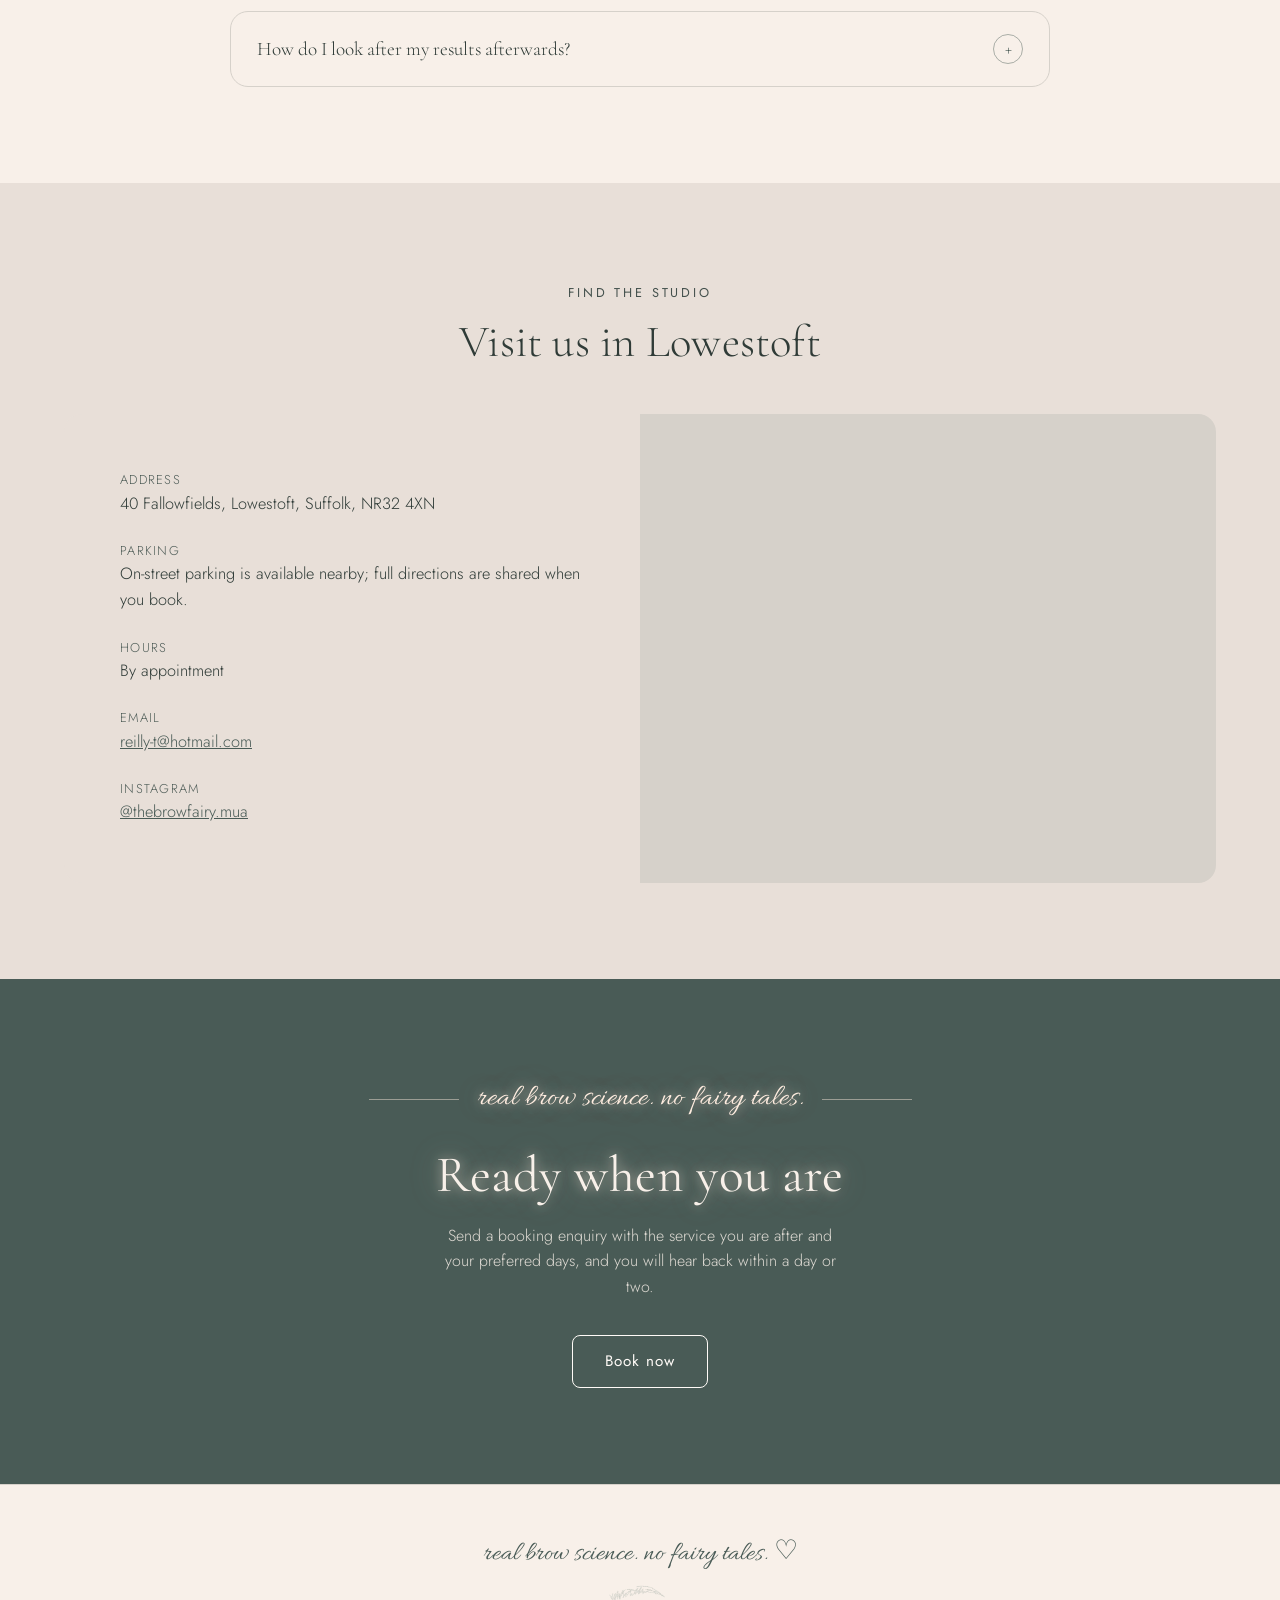
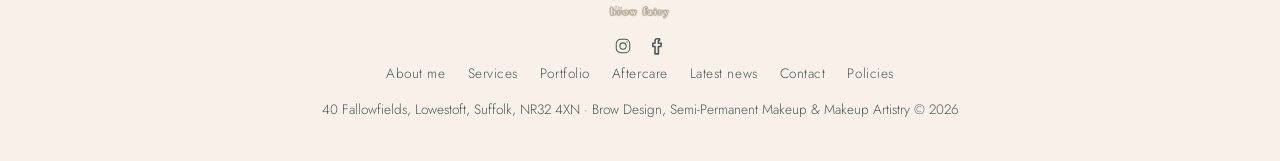
==== commit 27d3c4e7: "Micropigmentation/SPMU labelling, targeted pricing anchors, wider glow, journey on services - Homepa" ====
--- a/index.html
+++ b/index.html
@@ -76,7 +76,7 @@
         <h2 class="display-heading" style="font-size: clamp(2rem, 3.6vw, 2.8rem);">Featured treatments</h2>
       </div>
       <div class="treatment-cards">
-        <a class="treatment-card reveal" href="services.html#pricing">
+        <a class="treatment-card reveal" href="services.html#brows-pricing">
           <img src="assets/photos/client-portrait.jpg" alt="Close-up portrait showing beautifully shaped, natural eyebrows" loading="lazy">
           <div class="treatment-card-body">
             <p class="eyebrow">From &pound;30</p>
@@ -84,7 +84,7 @@
             <span>Discover more &rarr;</span>
           </div>
         </a>
-        <a class="treatment-card reveal" href="services.html#pricing">
+        <a class="treatment-card reveal" href="services.html#brows-pricing">
           <img src="assets/photos/lash-treatment-1.jpg" alt="Beautician applying a lash treatment in a calm studio setting" loading="lazy">
           <div class="treatment-card-body">
             <p class="eyebrow">From &pound;35</p>
@@ -92,16 +92,16 @@
             <span>Discover more &rarr;</span>
           </div>
         </a>
-        <a class="treatment-card reveal" href="services.html#pricing">
+        <a class="treatment-card reveal" href="services.html#micropigmentation-pricing">
           <!-- TODO: replace with a real micropigmentation result photo -->
           <img src="assets/photos/lash-treatment-3.jpg" alt="Precision beauty treatment being carried out in a studio" loading="lazy">
           <div class="treatment-card-body">
             <p class="eyebrow">From &pound;75</p>
-            <h3>Micropigmentation</h3>
+            <h3>Micropigmentation / Semi-Permanent Makeup</h3>
             <span>Discover more &rarr;</span>
           </div>
         </a>
-        <a class="treatment-card reveal" href="services.html#pricing">
+        <a class="treatment-card reveal" href="services.html#makeup-pricing">
           <img src="assets/photos/makeup-artist.jpg" alt="Makeup artist applying makeup to a client in a bright studio" loading="lazy">
           <div class="treatment-card-body">
             <p class="eyebrow">From &pound;40</p>
@@ -109,7 +109,7 @@
             <span>Discover more &rarr;</span>
           </div>
         </a>
-        <a class="treatment-card reveal" href="services.html#pricing">
+        <a class="treatment-card reveal" href="services.html#brows-pricing">
           <img src="assets/photos/lash-treatment-2.jpg" alt="Lash extension application, close-up detail shot" loading="lazy">
           <div class="treatment-card-body">
             <p class="eyebrow">From &pound;40</p>
@@ -117,7 +117,7 @@
             <span>Discover more &rarr;</span>
           </div>
         </a>
-        <a class="treatment-card reveal" href="services.html#pricing">
+        <a class="treatment-card reveal" href="services.html#makeup-pricing">
           <img src="assets/photos/studio-interior.jpg" alt="Elegant, minimal treatment studio interior" loading="lazy">
           <div class="treatment-card-body">
             <p class="eyebrow">From &pound;75</p>
@@ -191,7 +191,7 @@
         </ul>
         <div style="display: flex; gap: 16px; flex-wrap: wrap;">
           <a class="btn btn-dark" href="about.html">Read her full story</a>
-          <a class="btn btn-dark" href="https://facesconsent.com/bookings/therealbeautyco" target="_blank" rel="noopener">Book a consult</a>
+          <a class="btn btn-dark" href="https://facesconsent.com/bookings/therealbeautyco" target="_blank" rel="noopener">Book a consultation</a>
         </div>
       </div>
     </div>
--- a/styles.css
+++ b/styles.css
@@ -18,7 +18,8 @@
 
 * { margin: 0; padding: 0; box-sizing: border-box; }
 
-html { scroll-behavior: smooth; }
+html { scroll-behavior: smooth; overflow-x: hidden; }
+body { overflow-x: hidden; }
 @media (prefers-reduced-motion: reduce) {
   html { scroll-behavior: auto; }
 }
@@ -142,6 +143,7 @@
 .btn-dark:hover {
   background: var(--forest);
   color: var(--ivory);
+  box-shadow: 0 0 18px color-mix(in srgb, var(--champagne) 45%, transparent);
 }
 .btn-dark:focus-visible { outline: 2px solid var(--forest); outline-offset: 3px; }
 .btn-nav { padding: 10px 26px; }
@@ -310,6 +312,7 @@
   transform: translateY(-4px);
   border-color: var(--sage);
   background: var(--champagne);
+  box-shadow: 0 0 24px color-mix(in srgb, var(--champagne) 40%, transparent);
 }
 .service-tile-photo {
   aspect-ratio: 4 / 3;
@@ -336,9 +339,10 @@
 }
 .service-tile-meta {
   display: flex;
+  flex-wrap: wrap;
   align-items: baseline;
   justify-content: space-between;
-  gap: 16px;
+  gap: 8px 16px;
   padding-top: 18px;
   border-top: 1px solid var(--stone);
 }
@@ -685,6 +689,13 @@
 .oval-badge {
   text-shadow: 0 0 12px color-mix(in srgb, var(--champagne) 60%, transparent),
                0 0 32px color-mix(in srgb, var(--champagne) 35%, transparent);
+}
+/* Every plain text link in the site gets a soft glow on hover/focus, echoing
+   the same champagne accent - buttons and tiles have their own box-shadow
+   version above/below instead of doubling up with this text-shadow one. */
+a:not(.btn):hover,
+a:not(.btn):focus-visible {
+  text-shadow: 0 0 10px color-mix(in srgb, var(--champagne) 45%, transparent);
 }
 .oval-badge {
   display: inline-block;
@@ -853,7 +864,7 @@
   .tile-feature { grid-row: auto; min-height: 420px; }
   section { padding: 64px 0; }
   .split-grid, .split-grid.flip { gap: 32px; }
-  .service-tiles { grid-template-columns: 1fr; gap: 24px; }
+  .service-tiles { grid-template-columns: minmax(0, 1fr); gap: 24px; }
   .service-tile-body { padding: 22px; }
   .page-band { padding: 56px 0; }
   .menu-group { padding: 32px 24px; }
@@ -1074,6 +1085,8 @@
   transform: none;
 }
 .treatment-card:focus-visible { outline: 2px solid var(--champagne); outline-offset: 4px; }
+.treatment-card:hover,
+.treatment-card:focus-visible { box-shadow: 0 0 26px color-mix(in srgb, var(--champagne) 45%, transparent); }
 
 /* ---------- Artist intro (Meet Your Artist) ---------- */
 .artist-split {
@@ -1223,6 +1236,8 @@
 }
 .gallery-item:hover img,
 .gallery-item:focus-visible img { transform: scale(1.06); }
+.gallery-item:hover,
+.gallery-item:focus-visible { box-shadow: 0 0 24px color-mix(in srgb, var(--champagne) 40%, transparent); }
 .gallery-item:focus-visible { outline: 2px solid var(--forest); outline-offset: 3px; }
 .gallery-item-label {
   position: absolute;
@@ -1393,6 +1408,7 @@
 .aftercare-card:hover, .aftercare-card:focus-visible {
   transform: translateY(-4px);
   border-color: var(--sage);
+  box-shadow: 0 0 24px color-mix(in srgb, var(--champagne) 40%, transparent);
 }
 .aftercare-card:focus-visible { outline: 2px solid var(--forest); outline-offset: 3px; }
 .aftercare-card h3 { font-size: 1.35rem; margin: 16px 0 10px; }
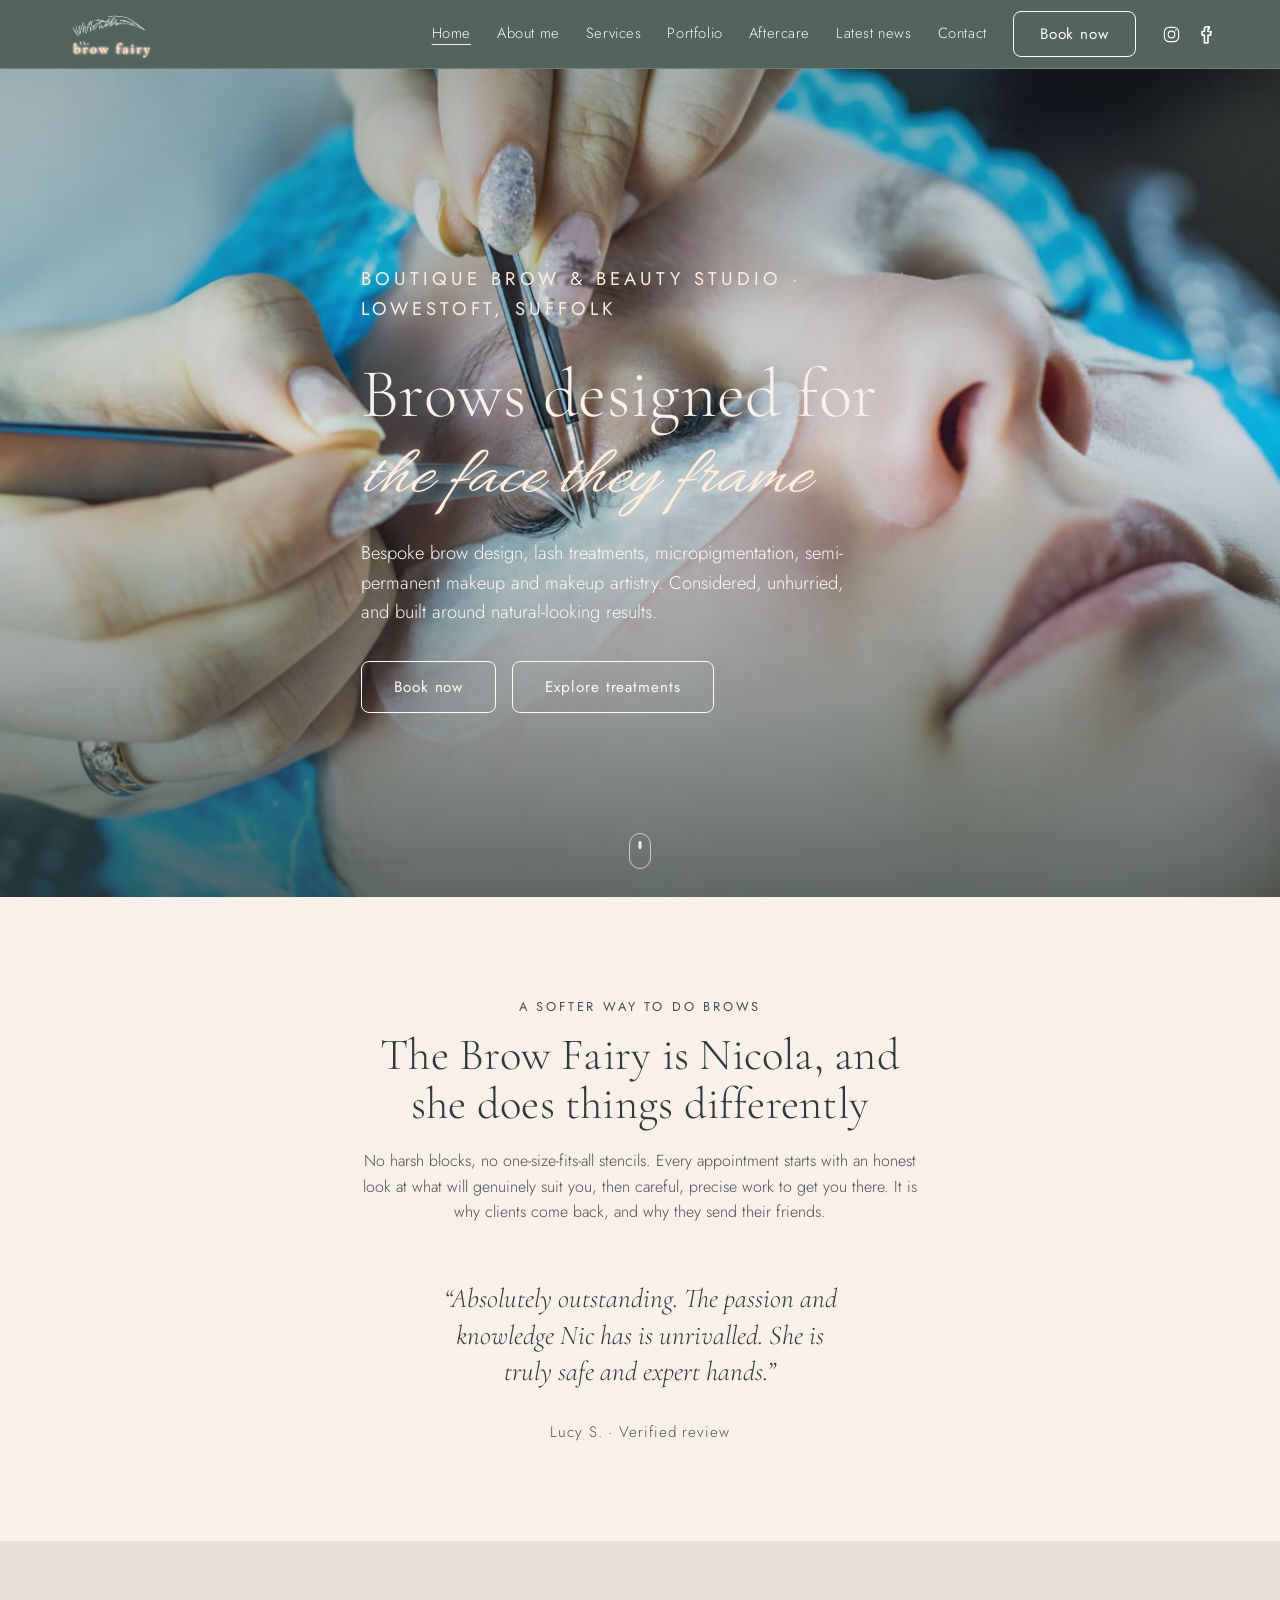
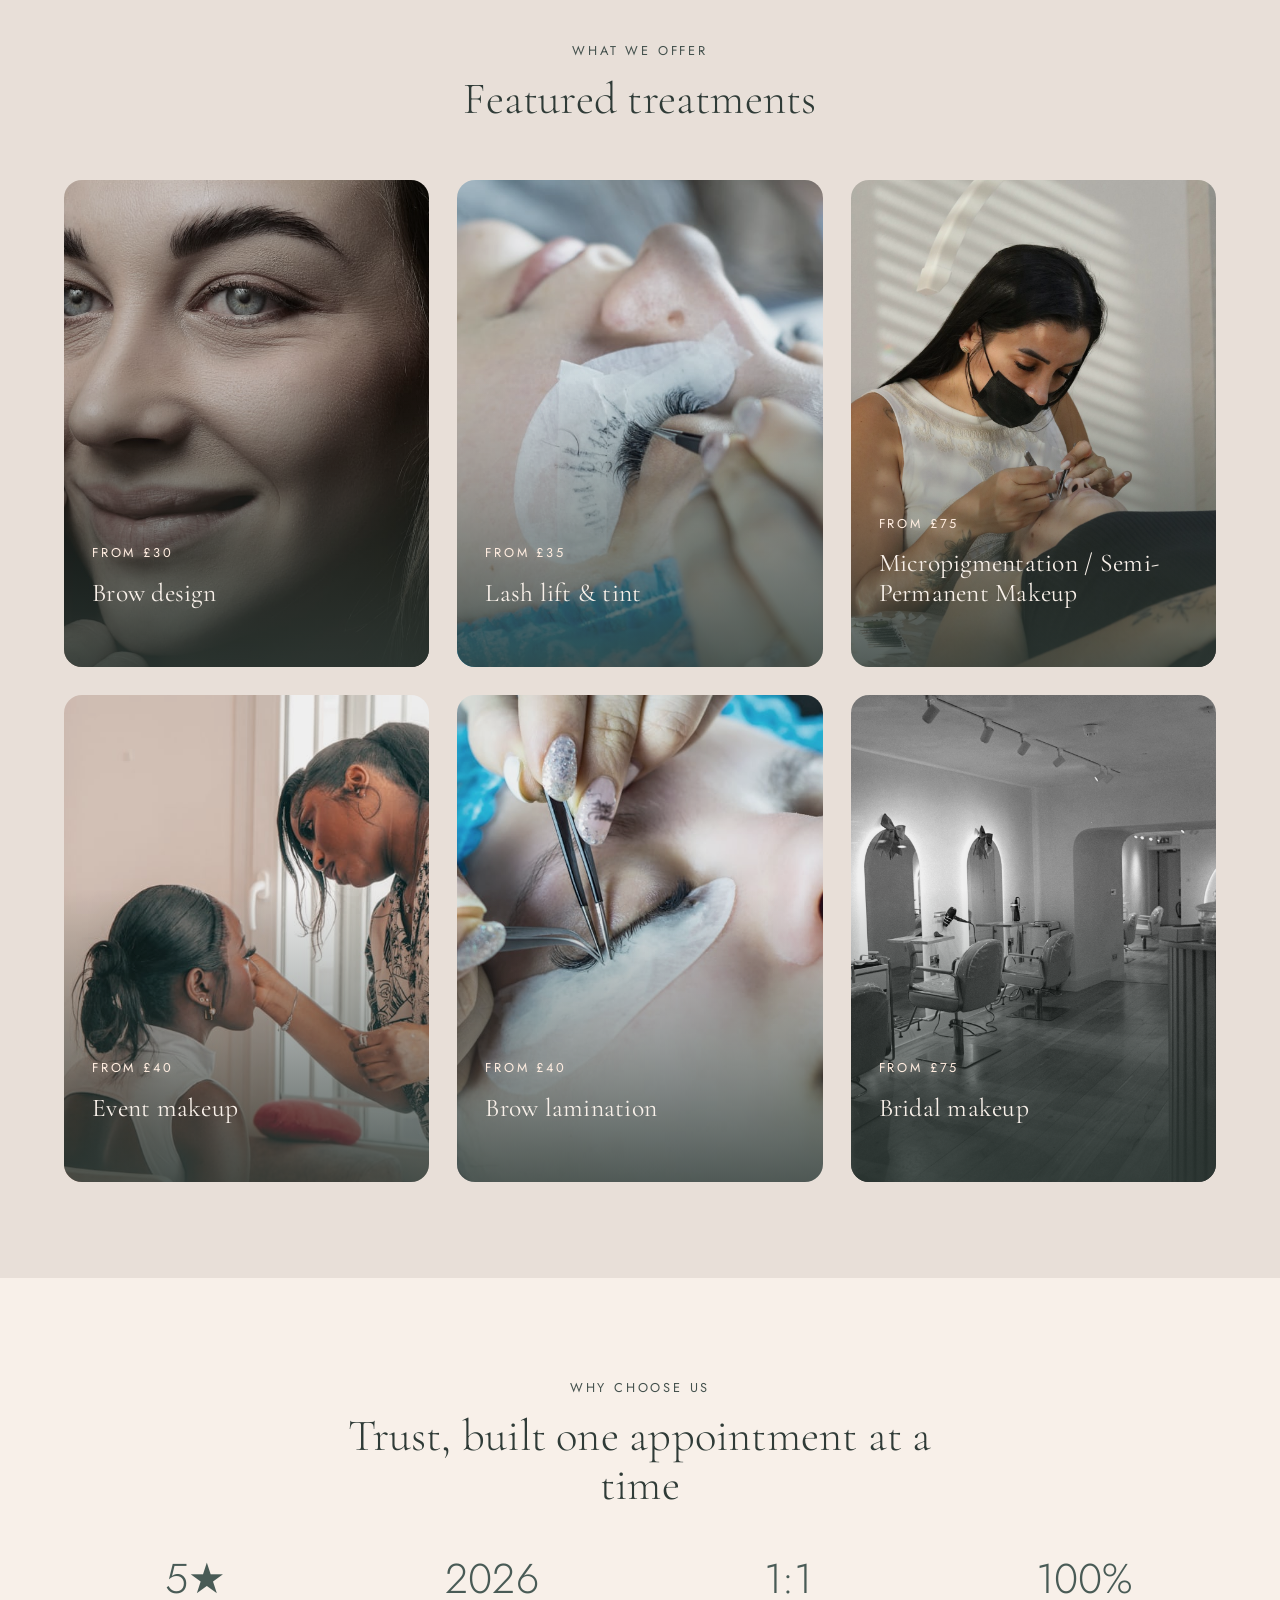
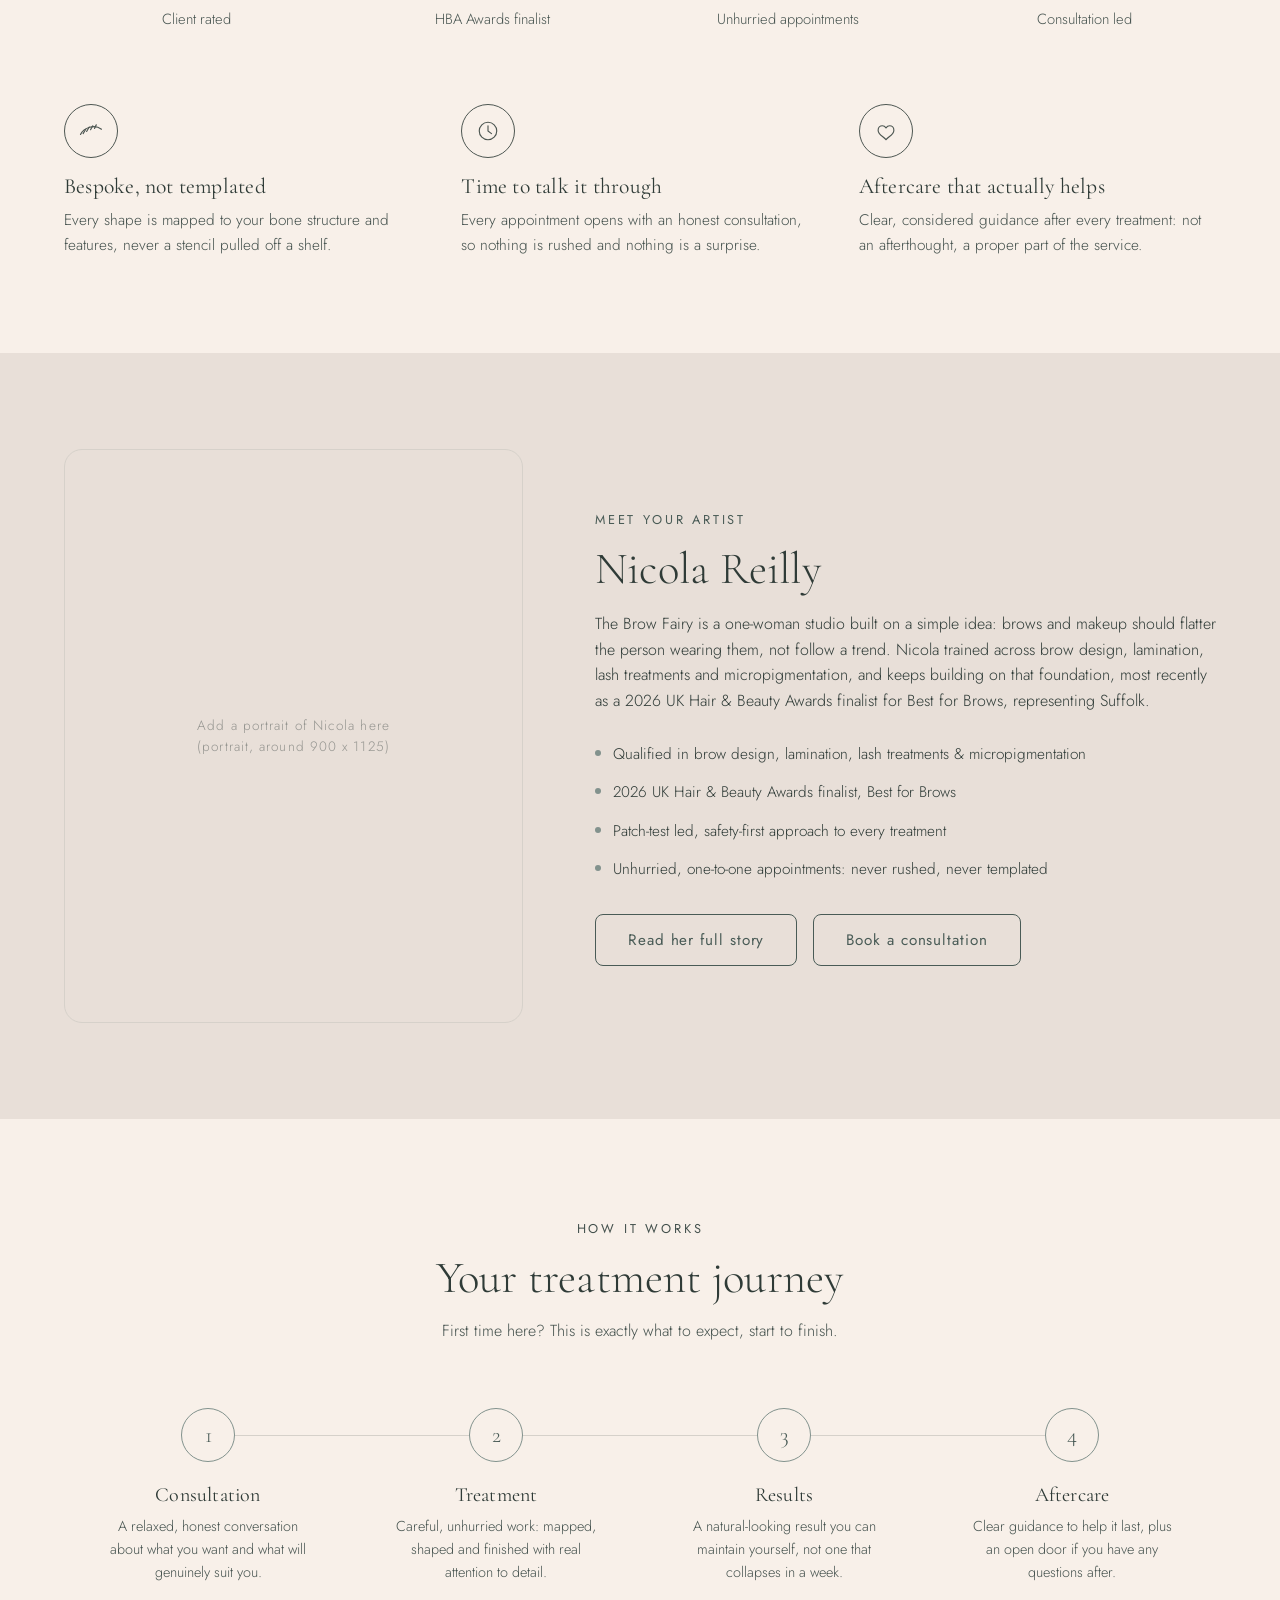
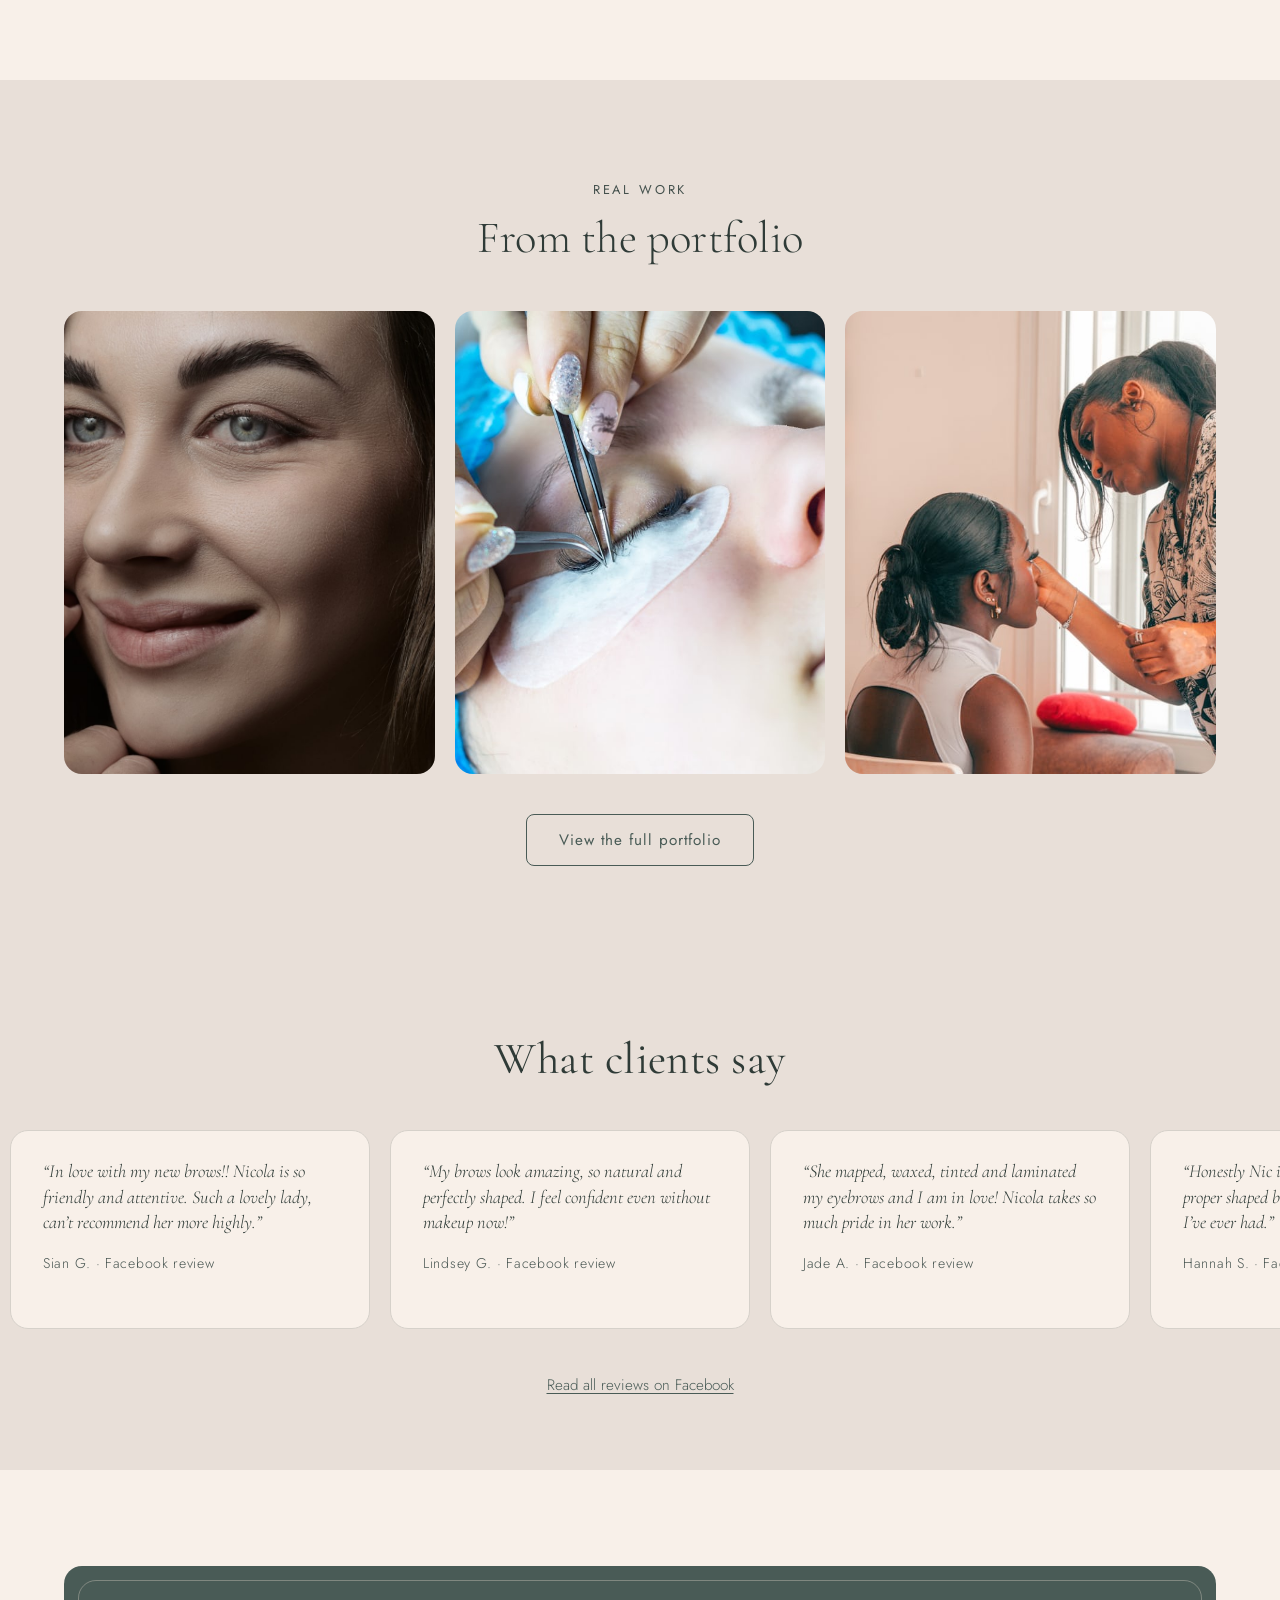
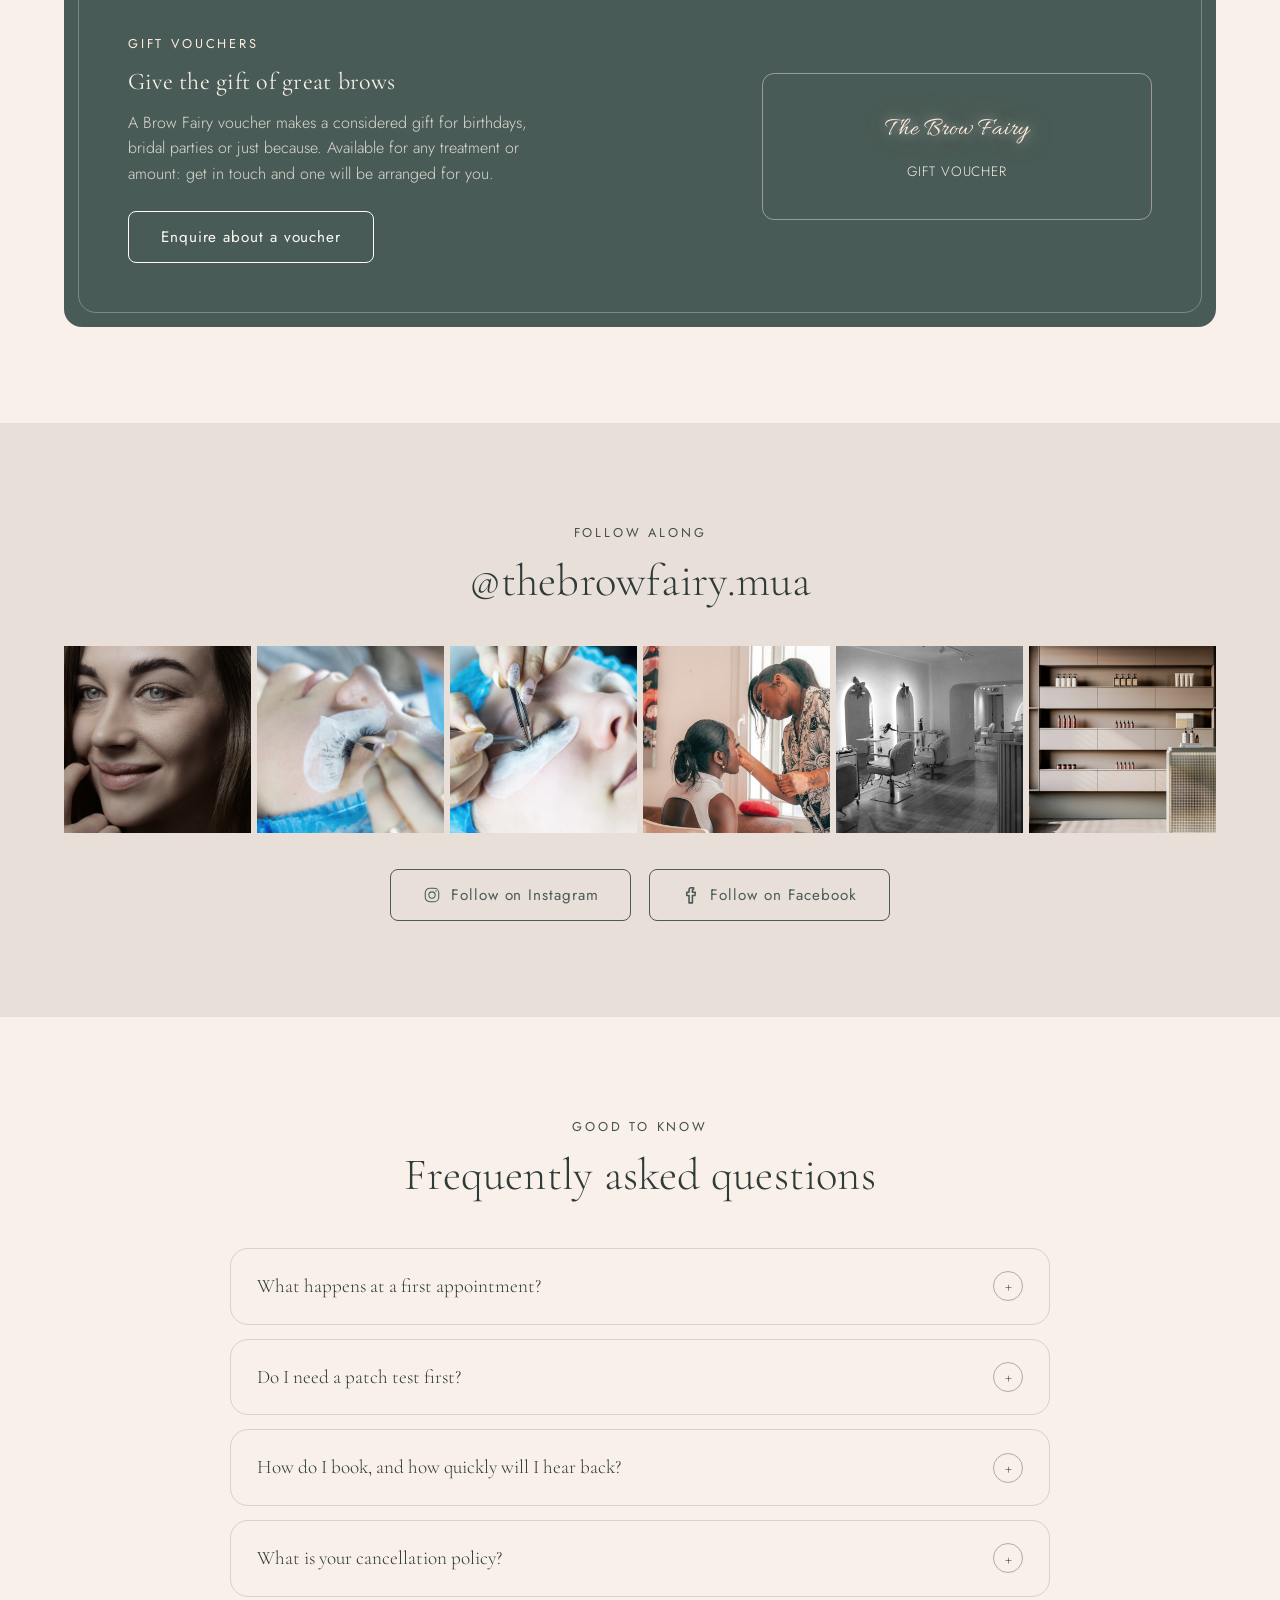
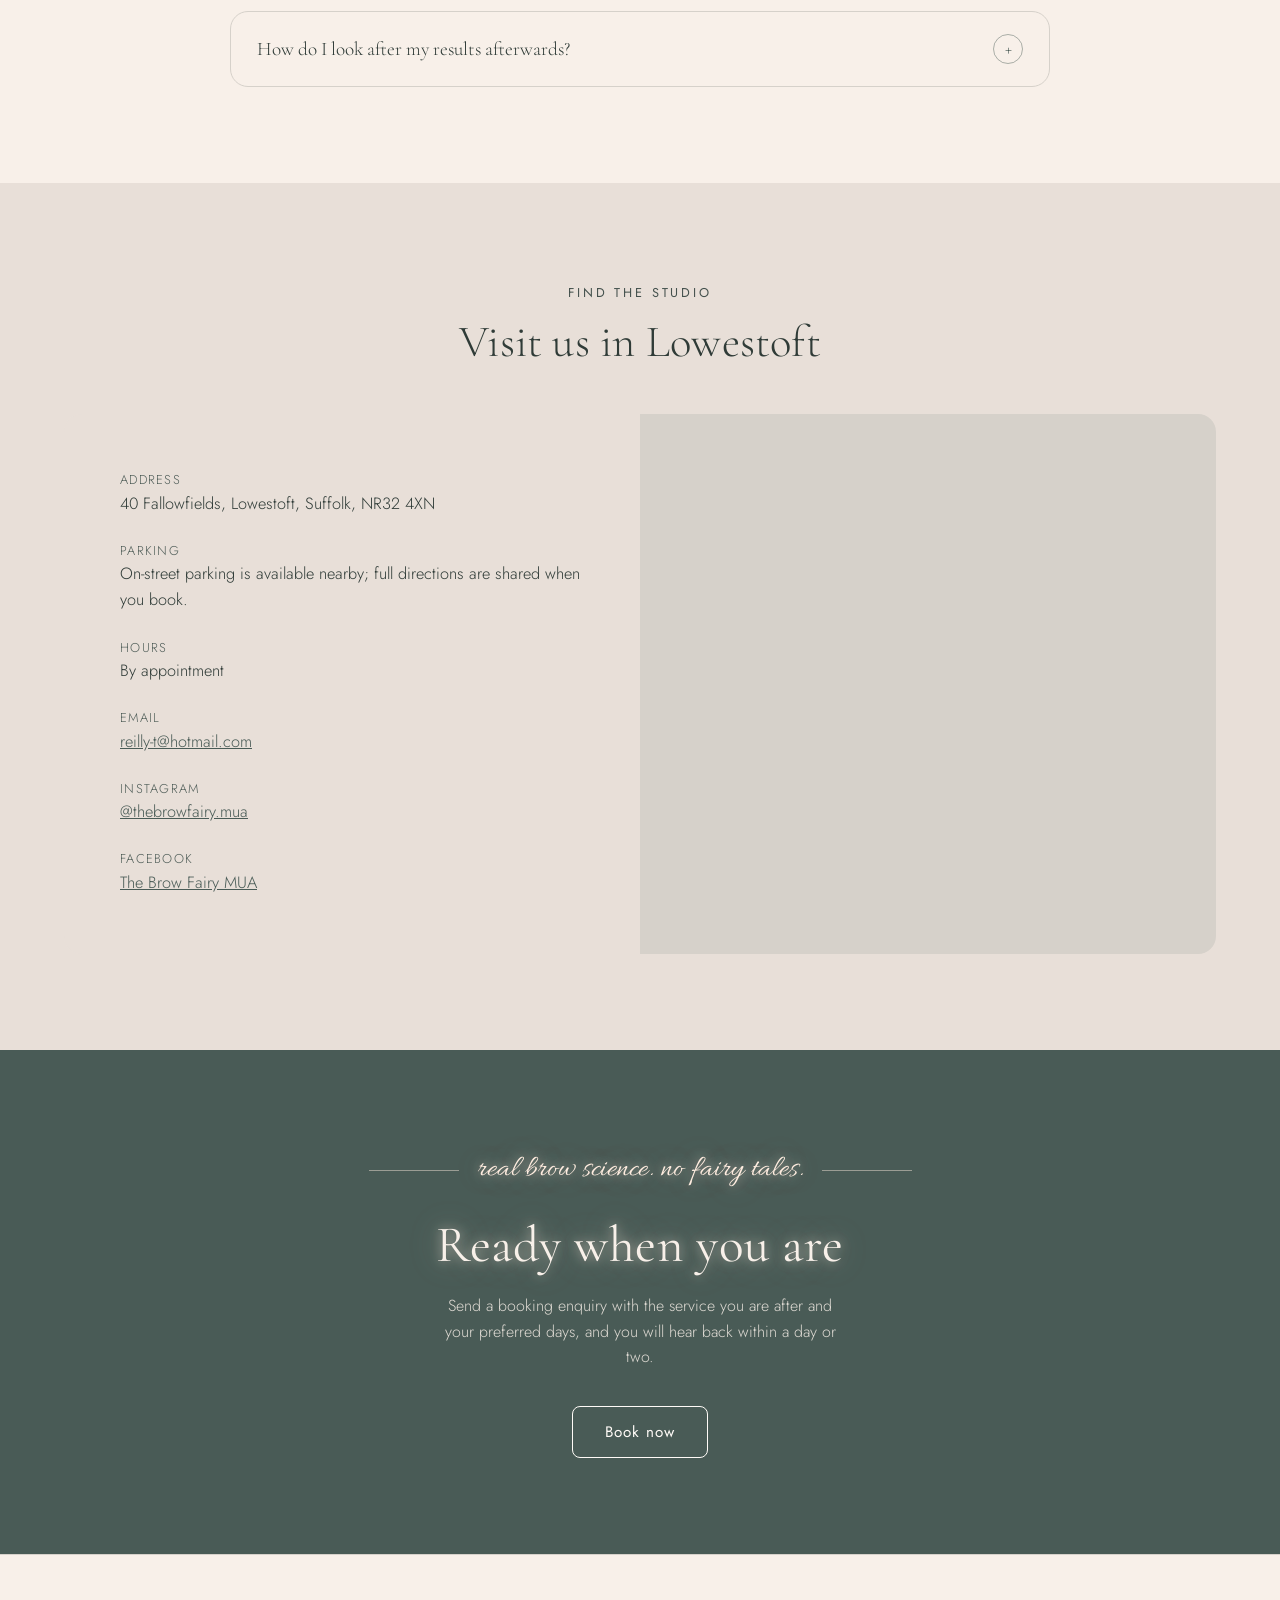
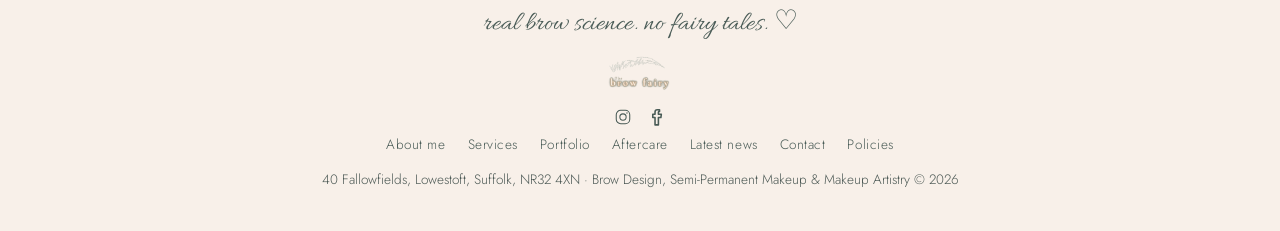
==== commit 853744b6: "Pair every Instagram-only mention with Facebook - services.html pricing note: "shared on Instagram" " ====
--- a/index.html
+++ b/index.html
@@ -456,7 +456,9 @@
           <dt>Email</dt>
           <dd><a href="mailto:reilly-t@hotmail.com" style="color: var(--forest);">reilly-t@hotmail.com</a></dd>
           <dt>Instagram</dt>
-          <dd><a href="https://www.instagram.com/thebrowfairy.mua/" rel="noopener" style="color: var(--forest);">@thebrowfairy.mua</a></dd>
+          <dd><a href="https://www.instagram.com/thebrowfairy.mua/" target="_blank" rel="noopener noreferrer" style="color: var(--forest);">@thebrowfairy.mua</a></dd>
+          <dt>Facebook</dt>
+          <dd><a href="https://www.facebook.com/browfairymua" target="_blank" rel="noopener noreferrer" style="color: var(--forest);">The Brow Fairy MUA</a></dd>
         </dl>
         <div class="location-map">
           <iframe src="https://www.google.com/maps?q=40+Fallowfields,+Lowestoft,+Suffolk,+NR32+4XN&output=embed" loading="lazy" title="Map showing The Brow Fairy studio location" referrerpolicy="no-referrer-when-downgrade"></iframe>
--- a/styles.css
+++ b/styles.css
@@ -130,20 +130,27 @@
   color: #FFFBF7;
   border: 1px solid #FFFBF7;
 }
-.btn-light:hover {
+.btn-light:hover,
+.btn-light:focus-visible {
   background: color-mix(in srgb, var(--ivory) 14%, transparent);
-  box-shadow: 0 0 18px color-mix(in srgb, var(--champagne) 45%, transparent);
+  box-shadow: 0 0 0 3px color-mix(in srgb, var(--champagne) 55%, transparent),
+              0 0 22px color-mix(in srgb, var(--champagne) 50%, transparent);
 }
 .btn-light:focus-visible { outline: 2px solid var(--champagne); outline-offset: 3px; }
-/* Forest outline for buttons on ivory / linen sections, where white would disappear */
+/* Forest outline for buttons on ivory / linen sections, where white would disappear.
+   Champagne and ivory/linen are close in lightness, so a soft blur alone barely
+   shows here - the solid inset ring (0 0 0 3px) is what actually reads as a glow
+   on light backgrounds, topped with the same soft bloom used everywhere else. */
 .btn-dark {
   color: var(--forest);
   border: 1px solid var(--forest);
 }
-.btn-dark:hover {
+.btn-dark:hover,
+.btn-dark:focus-visible {
   background: var(--forest);
   color: var(--ivory);
-  box-shadow: 0 0 18px color-mix(in srgb, var(--champagne) 45%, transparent);
+  box-shadow: 0 0 0 3px color-mix(in srgb, var(--champagne) 65%, transparent),
+              0 0 22px color-mix(in srgb, var(--champagne) 50%, transparent);
 }
 .btn-dark:focus-visible { outline: 2px solid var(--forest); outline-offset: 3px; }
 .btn-nav { padding: 10px 26px; }
@@ -312,7 +319,8 @@
   transform: translateY(-4px);
   border-color: var(--sage);
   background: var(--champagne);
-  box-shadow: 0 0 24px color-mix(in srgb, var(--champagne) 40%, transparent);
+  box-shadow: 0 0 0 2px color-mix(in srgb, var(--champagne) 55%, transparent),
+              0 0 24px color-mix(in srgb, var(--champagne) 40%, transparent);
 }
 .service-tile-photo {
   aspect-ratio: 4 / 3;
@@ -419,6 +427,11 @@
   border-radius: var(--radius);
   padding: 48px;
   margin-bottom: 28px;
+  transition: box-shadow 0.25s ease;
+}
+.menu-group:hover {
+  box-shadow: 0 0 0 2px color-mix(in srgb, var(--champagne) 55%, transparent),
+              0 0 24px color-mix(in srgb, var(--champagne) 40%, transparent);
 }
 .menu-group-linen { background: var(--linen); }
 .menu-group-champagne { background: var(--champagne); }
@@ -486,6 +499,11 @@
   background: var(--linen);
   border-radius: var(--radius);
   overflow: hidden;
+  transition: box-shadow 0.25s ease;
+}
+.news-card:hover {
+  box-shadow: 0 0 0 2px color-mix(in srgb, var(--champagne) 55%, transparent),
+              0 0 24px color-mix(in srgb, var(--champagne) 40%, transparent);
 }
 .news-card summary {
   display: flex;
@@ -1086,7 +1104,10 @@
 }
 .treatment-card:focus-visible { outline: 2px solid var(--champagne); outline-offset: 4px; }
 .treatment-card:hover,
-.treatment-card:focus-visible { box-shadow: 0 0 26px color-mix(in srgb, var(--champagne) 45%, transparent); }
+.treatment-card:focus-visible {
+  box-shadow: 0 0 0 2px color-mix(in srgb, var(--champagne) 55%, transparent),
+              0 0 28px color-mix(in srgb, var(--champagne) 45%, transparent);
+}
 
 /* ---------- Artist intro (Meet Your Artist) ---------- */
 .artist-split {
@@ -1167,6 +1188,11 @@
   border: 1px solid var(--stone);
   border-radius: var(--radius);
   overflow: hidden;
+  transition: box-shadow 0.25s ease;
+}
+.faq-item:hover {
+  box-shadow: 0 0 0 2px color-mix(in srgb, var(--champagne) 55%, transparent),
+              0 0 24px color-mix(in srgb, var(--champagne) 40%, transparent);
 }
 .faq-item summary {
   display: flex;
@@ -1204,7 +1230,11 @@
   border-radius: 999px;
   transition: background-color 0.2s ease, color 0.2s ease, border-color 0.2s ease;
 }
-.gallery-filter:hover { border-color: var(--sage); }
+.gallery-filter:hover {
+  border-color: var(--sage);
+  box-shadow: 0 0 0 2px color-mix(in srgb, var(--champagne) 55%, transparent),
+              0 0 16px color-mix(in srgb, var(--champagne) 45%, transparent);
+}
 .gallery-filter[aria-pressed="true"] {
   background: var(--forest);
   border-color: var(--forest);
@@ -1237,7 +1267,10 @@
 .gallery-item:hover img,
 .gallery-item:focus-visible img { transform: scale(1.06); }
 .gallery-item:hover,
-.gallery-item:focus-visible { box-shadow: 0 0 24px color-mix(in srgb, var(--champagne) 40%, transparent); }
+.gallery-item:focus-visible {
+  box-shadow: 0 0 0 2px color-mix(in srgb, var(--champagne) 55%, transparent),
+              0 0 24px color-mix(in srgb, var(--champagne) 40%, transparent);
+}
 .gallery-item:focus-visible { outline: 2px solid var(--forest); outline-offset: 3px; }
 .gallery-item-label {
   position: absolute;
@@ -1408,7 +1441,8 @@
 .aftercare-card:hover, .aftercare-card:focus-visible {
   transform: translateY(-4px);
   border-color: var(--sage);
-  box-shadow: 0 0 24px color-mix(in srgb, var(--champagne) 40%, transparent);
+  box-shadow: 0 0 0 2px color-mix(in srgb, var(--champagne) 55%, transparent),
+              0 0 24px color-mix(in srgb, var(--champagne) 40%, transparent);
 }
 .aftercare-card:focus-visible { outline: 2px solid var(--forest); outline-offset: 3px; }
 .aftercare-card h3 { font-size: 1.35rem; margin: 16px 0 10px; }
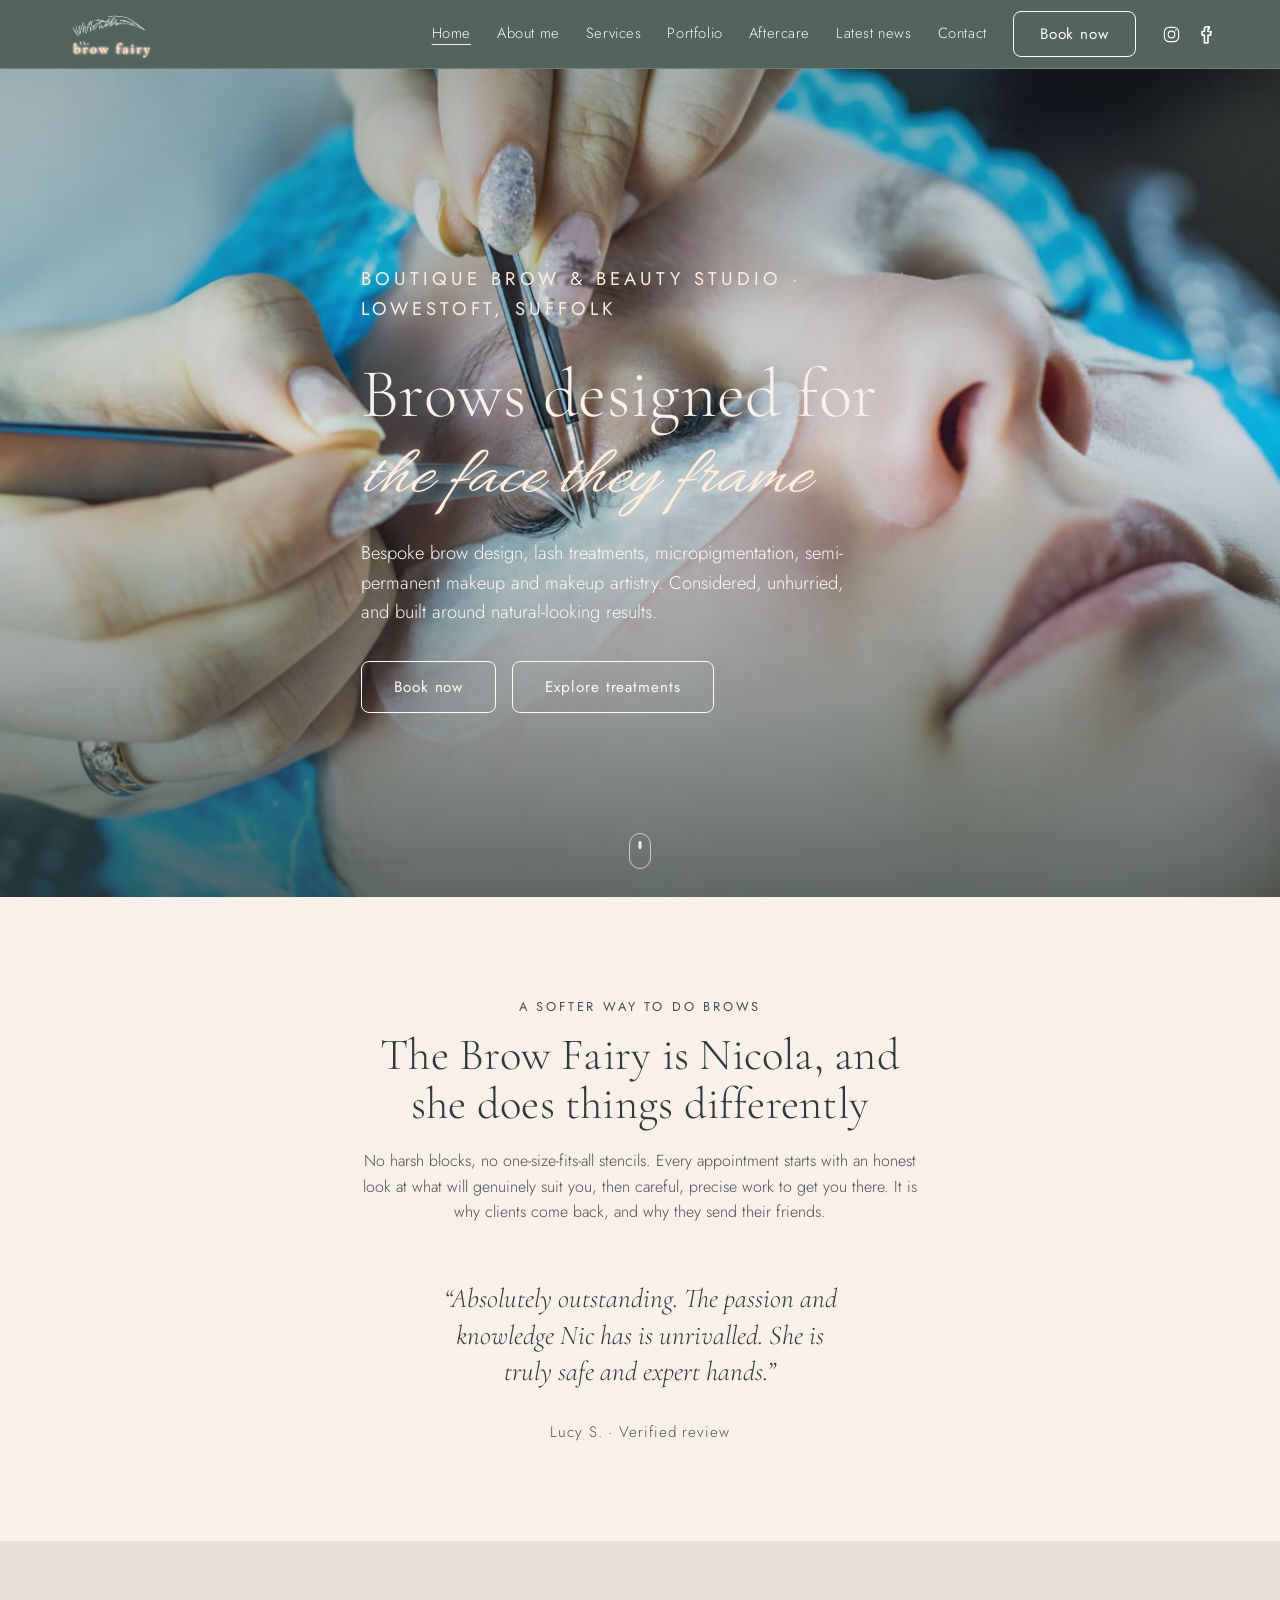
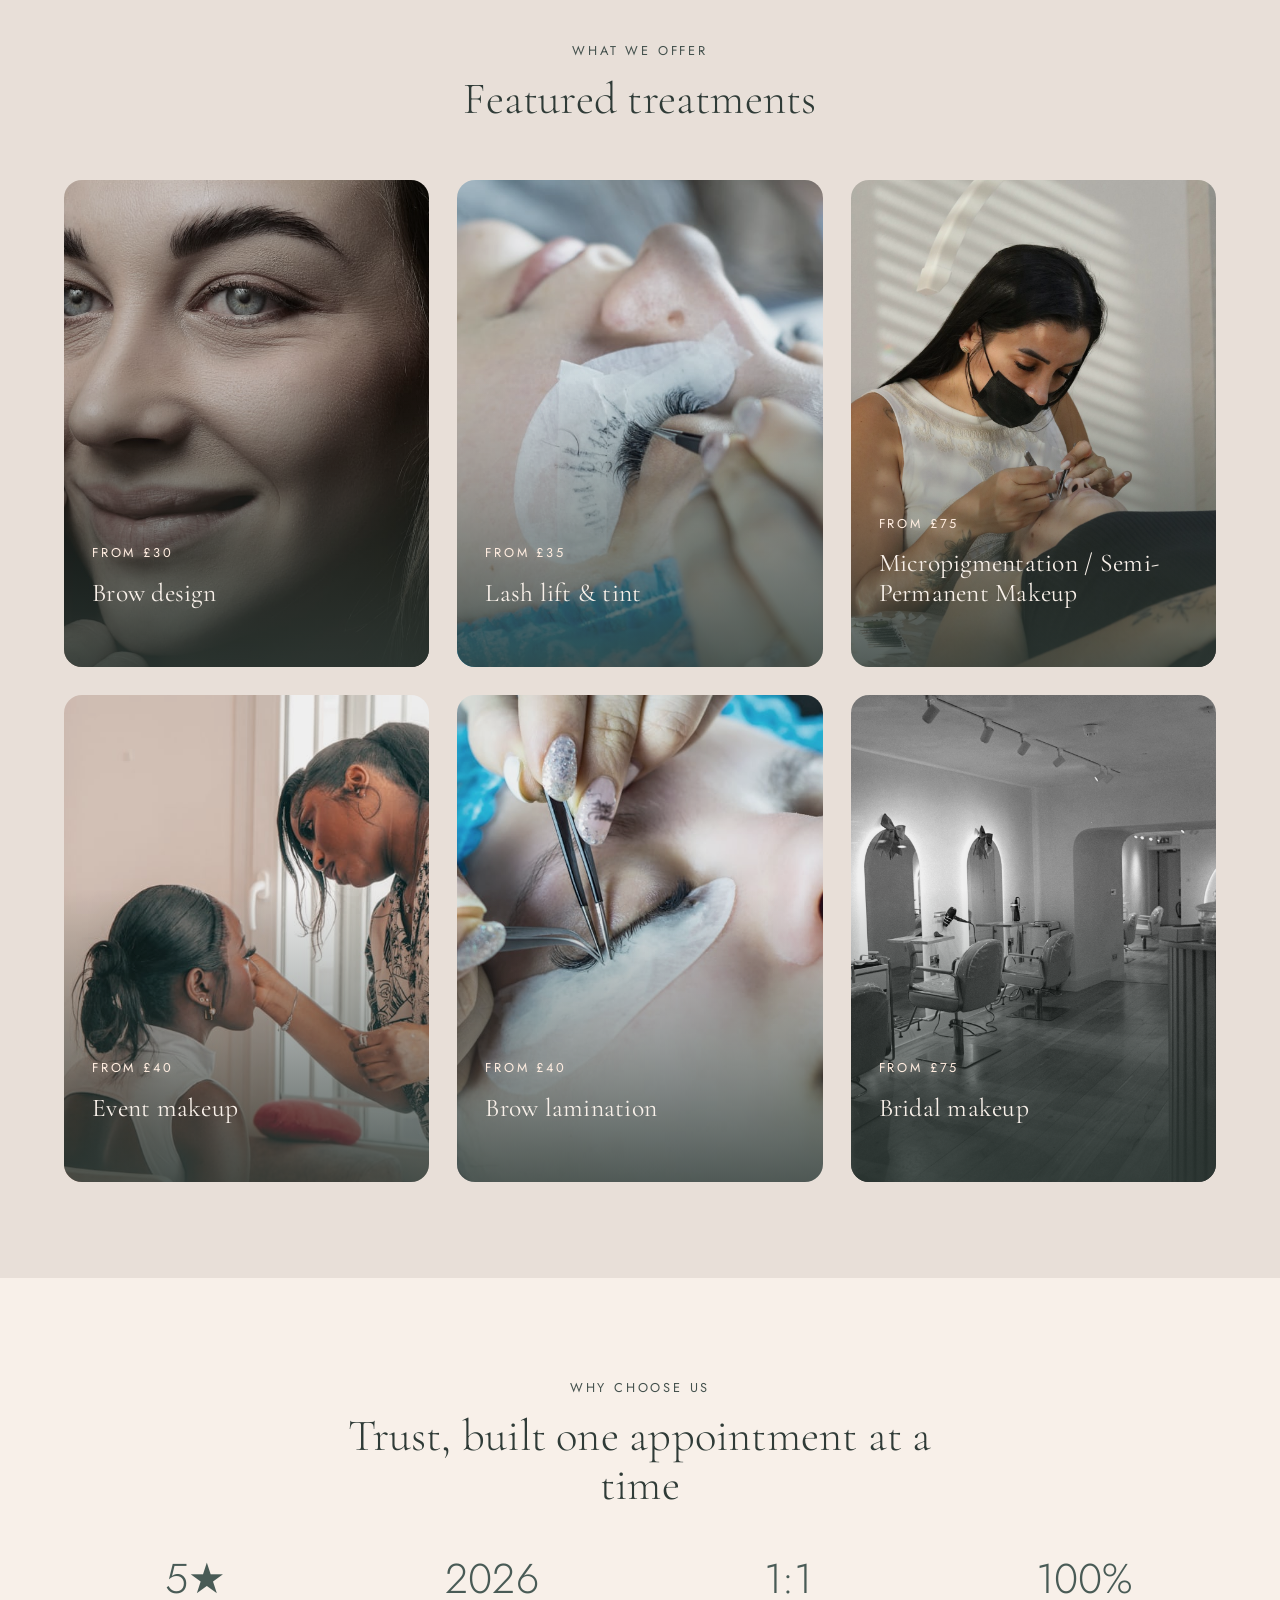
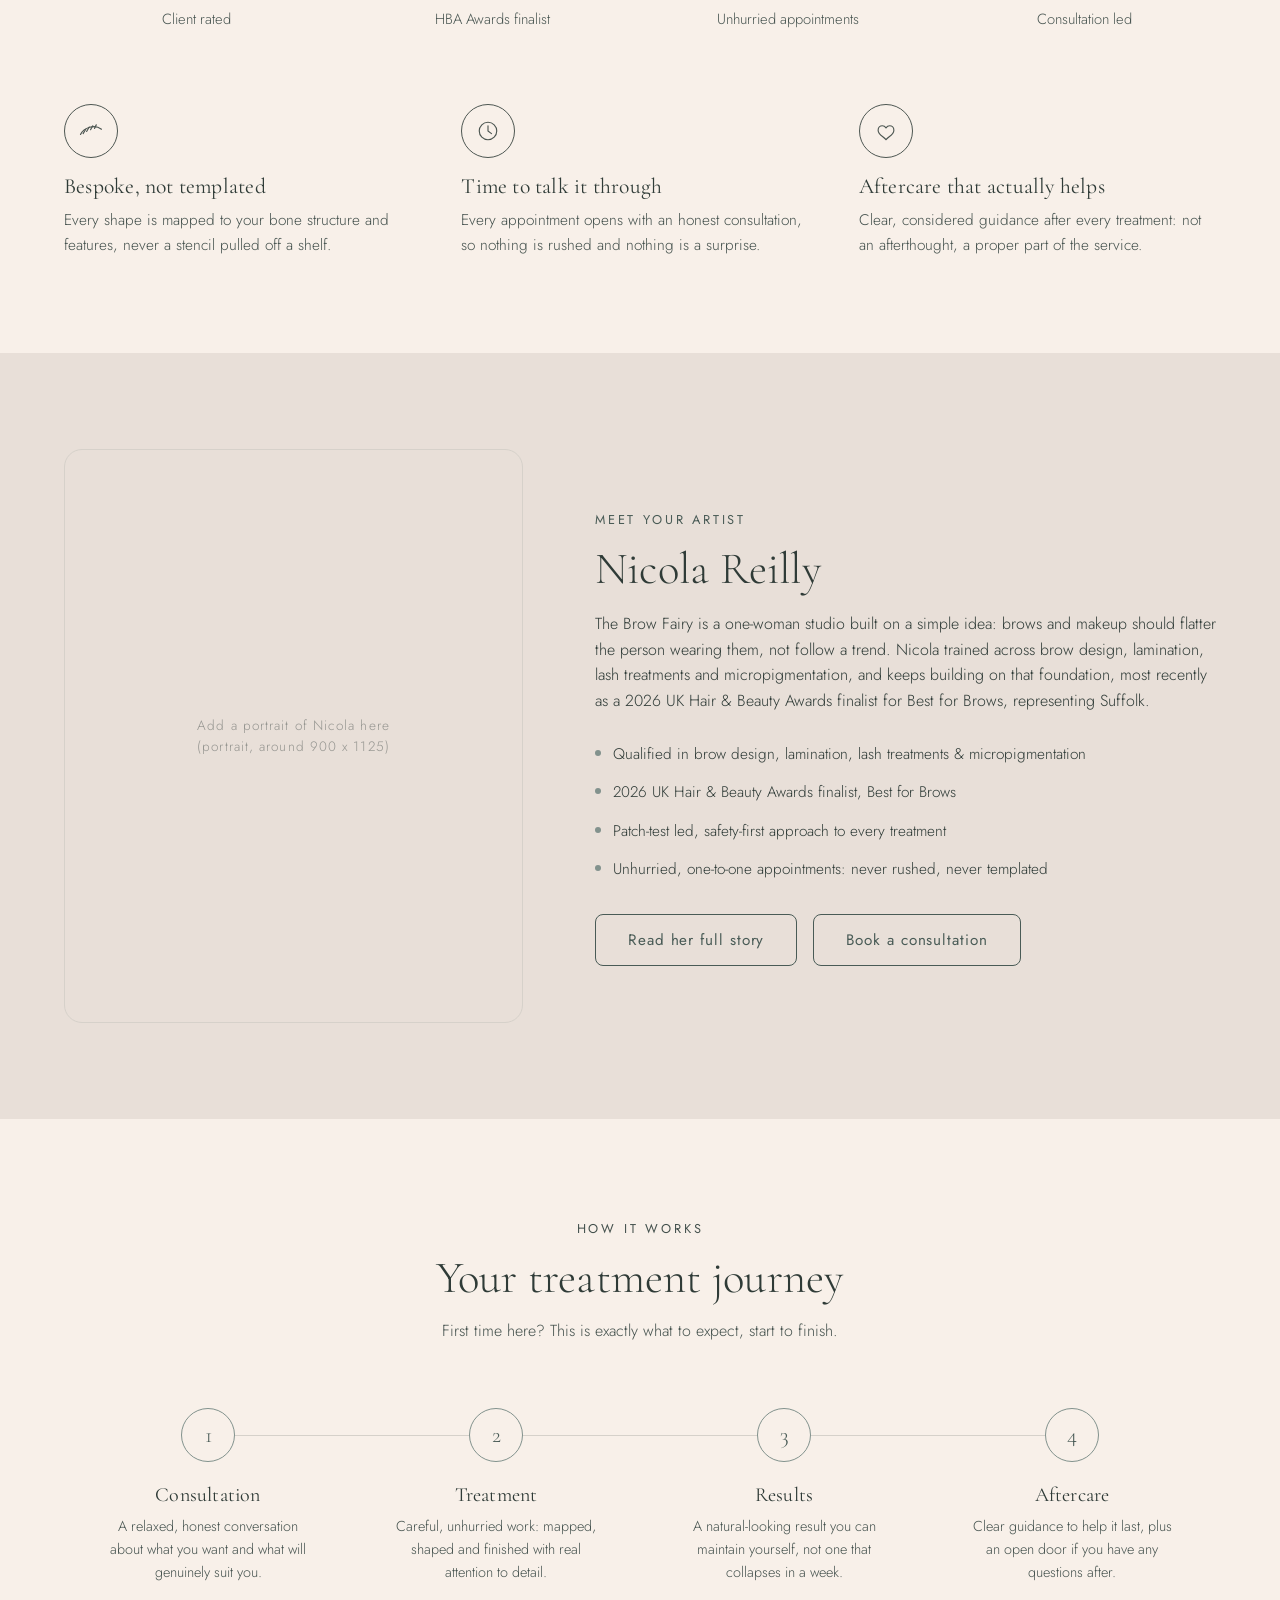
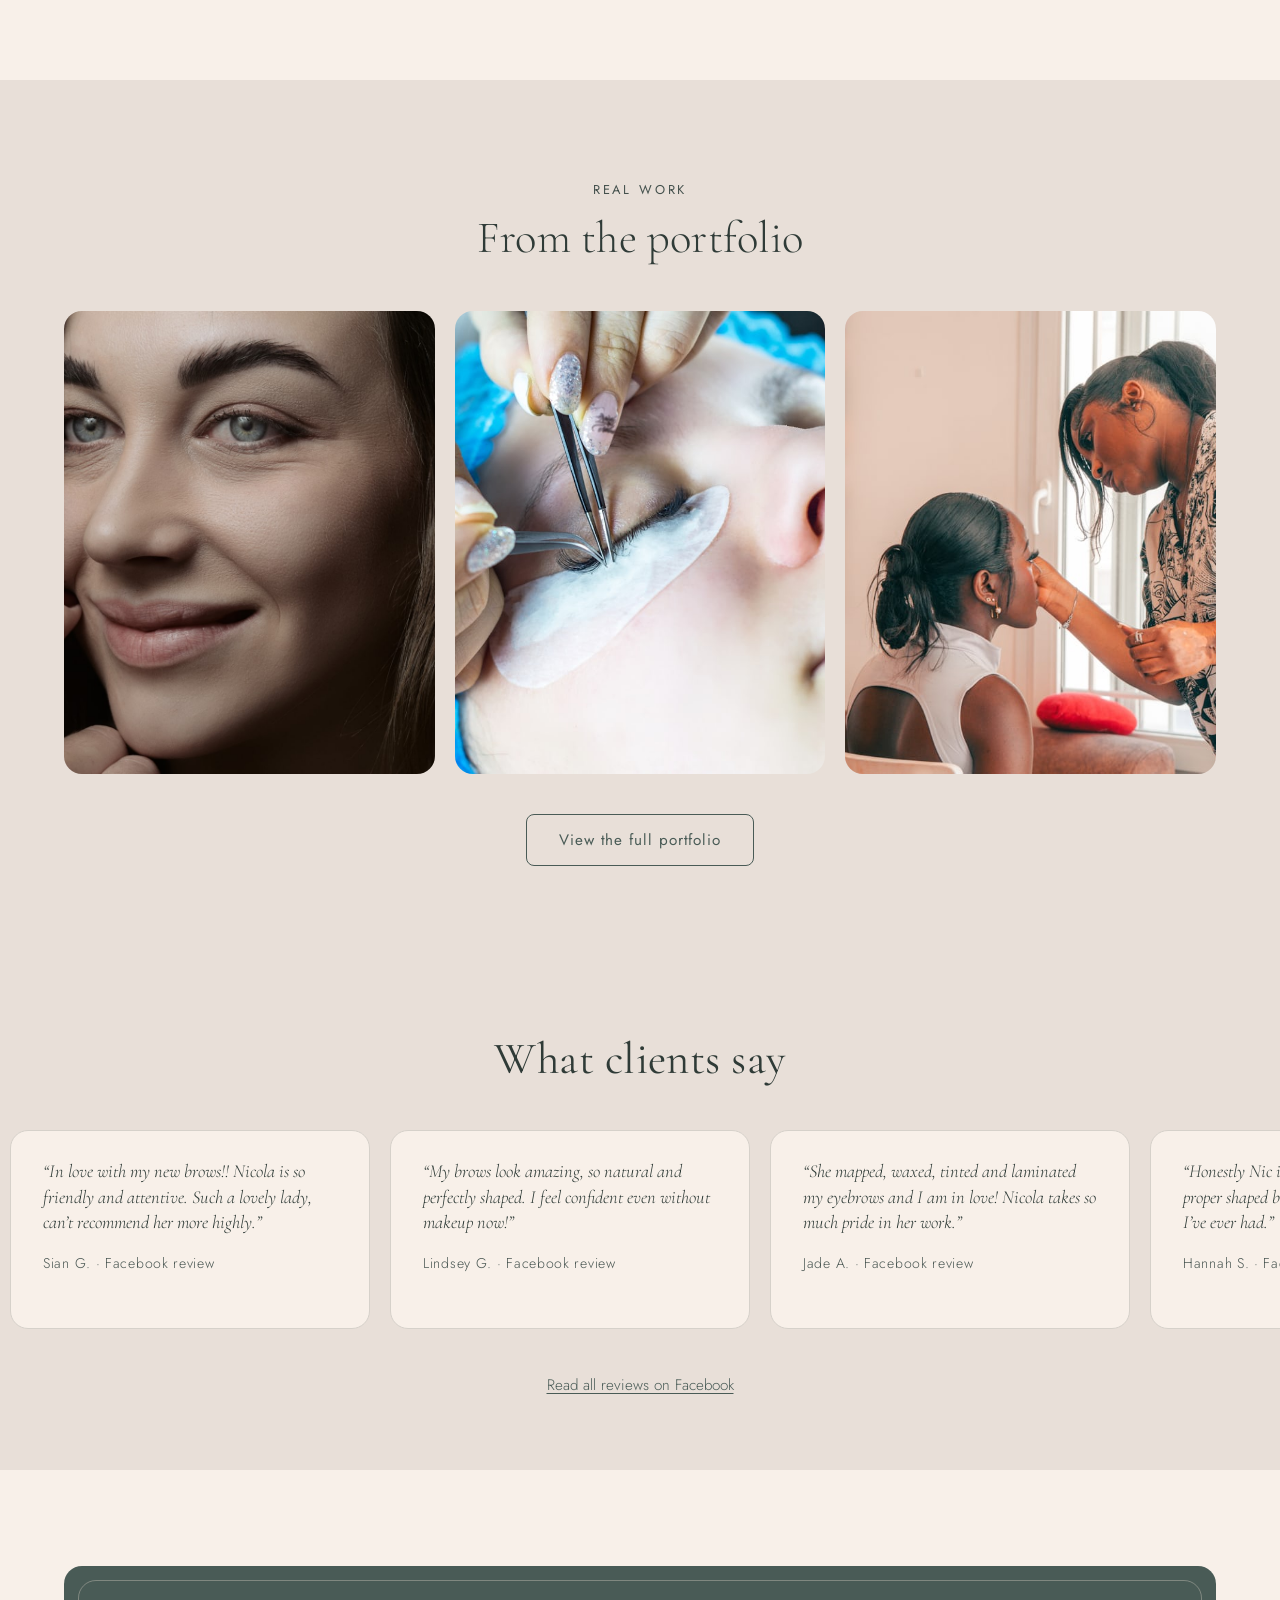
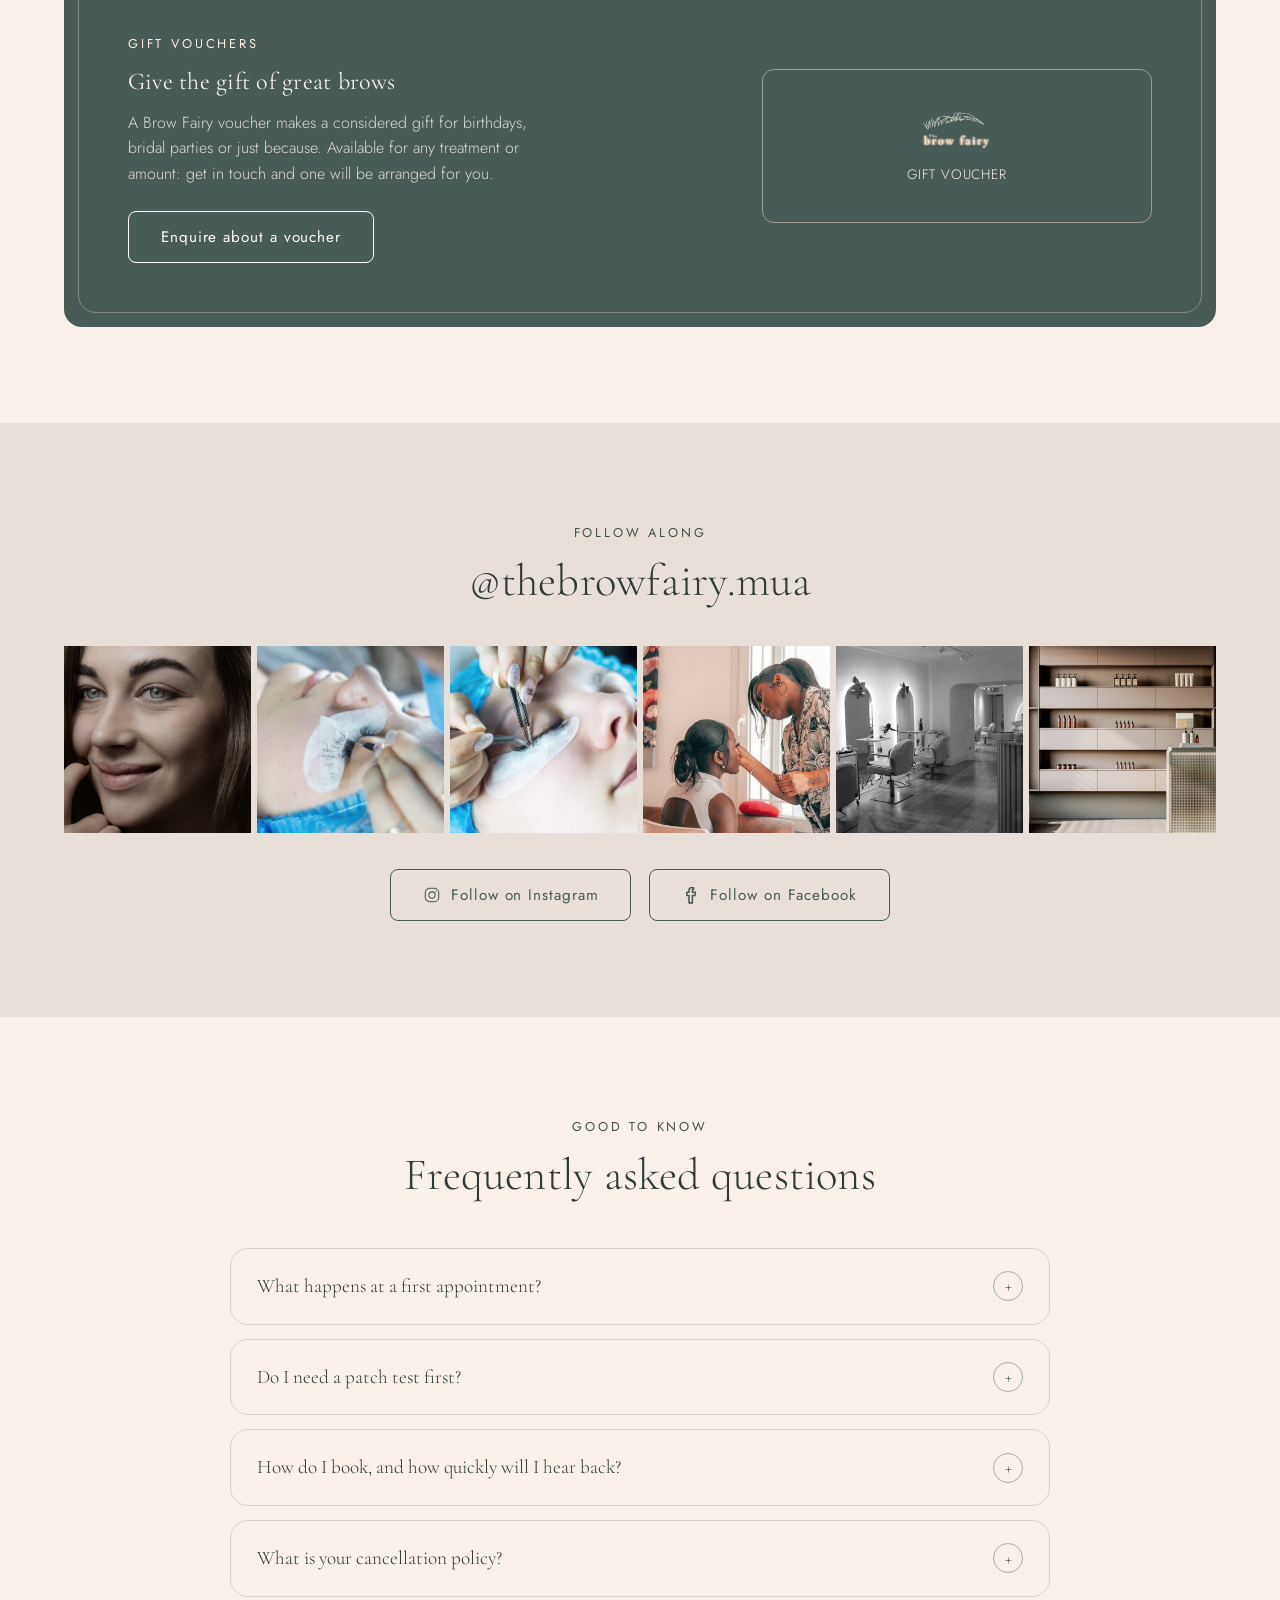
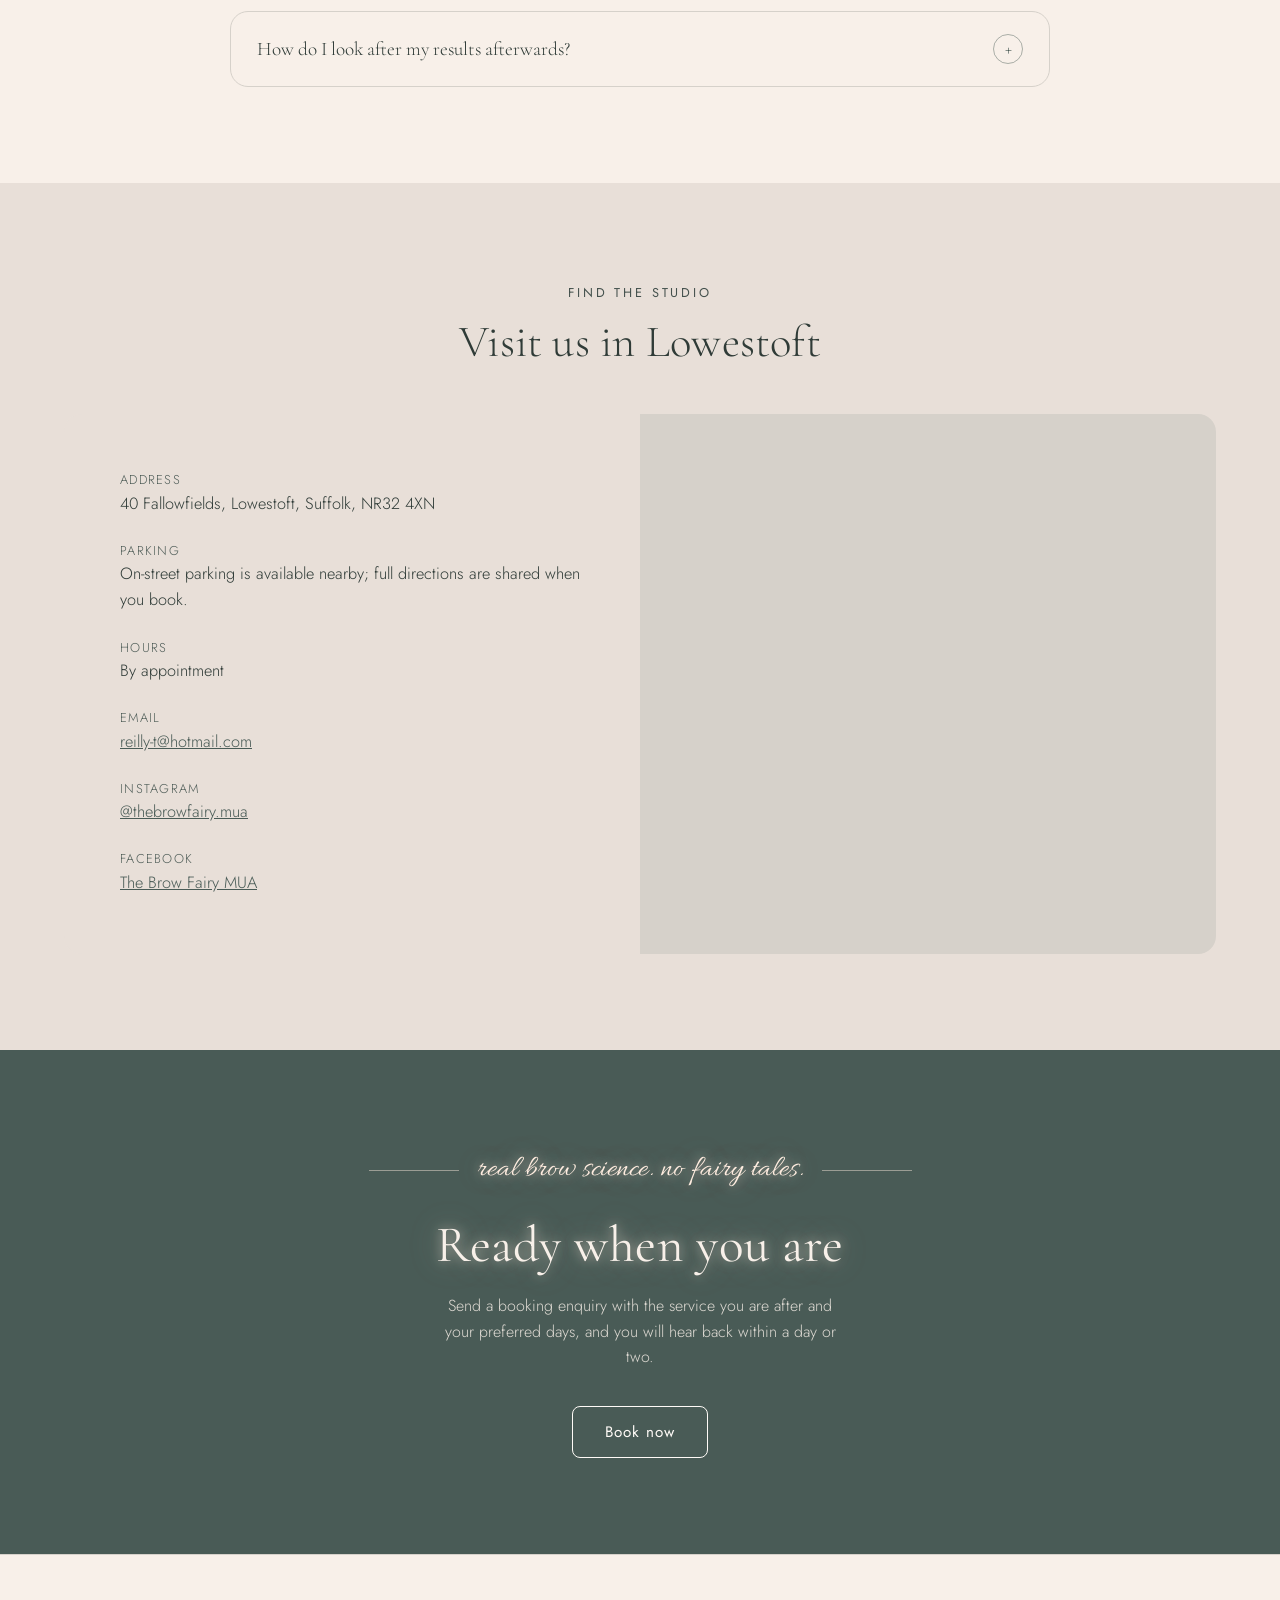
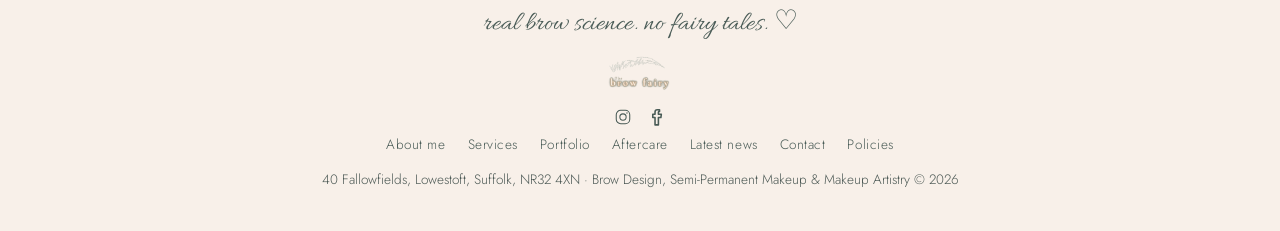
==== commit 966819cb: "Replace the Gift Voucher's text wordmark with the logo The voucher-figure card in the Gift Vouchers " ====
--- a/index.html
+++ b/index.html
@@ -377,7 +377,7 @@
           <a class="btn btn-light" href="contact.html" style="margin-top: 24px; display: inline-block;">Enquire about a voucher</a>
         </div>
         <div class="voucher-figure">
-          <span class="script">The Brow Fairy</span>
+          <img src="assets/logo-nav.png" alt="The Brow Fairy logo">
           <p>Gift voucher</p>
         </div>
       </div>
--- a/styles.css
+++ b/styles.css
@@ -703,7 +703,6 @@
 .hero-full h1 em,
 .booking .script,
 .booking h2,
-.voucher-figure .script,
 .oval-badge {
   text-shadow: 0 0 12px color-mix(in srgb, var(--champagne) 60%, transparent),
                0 0 32px color-mix(in srgb, var(--champagne) 35%, transparent);
@@ -1228,7 +1227,7 @@
   color: var(--ink);
   cursor: pointer;
   border-radius: 999px;
-  transition: background-color 0.2s ease, color 0.2s ease, border-color 0.2s ease;
+  transition: background-color 0.2s ease, color 0.2s ease, border-color 0.2s ease, box-shadow 0.2s ease;
 }
 .gallery-filter:hover {
   border-color: var(--sage);
@@ -1239,6 +1238,8 @@
   background: var(--forest);
   border-color: var(--forest);
   color: var(--ivory);
+  box-shadow: 0 0 0 2px color-mix(in srgb, var(--champagne) 55%, transparent),
+              0 0 16px color-mix(in srgb, var(--champagne) 45%, transparent);
 }
 .gallery-grid {
   display: grid;
@@ -1405,8 +1406,8 @@
   padding: 36px;
   text-align: center;
 }
-.voucher-figure .script { font-size: 1.6rem; color: var(--champagne); }
-.voucher-figure p { color: var(--ivory); margin: 10px 0 0; font-size: 0.85rem; letter-spacing: 0.06em; text-transform: uppercase; }
+.voucher-figure img { height: 44px; width: auto; margin: 0 auto; display: block; }
+.voucher-figure p { color: var(--ivory); margin: 14px 0 0; font-size: 0.85rem; letter-spacing: 0.06em; text-transform: uppercase; }
 
 /* ---------- Section image reveal (generic desaturate-to-colour on scroll-in) ---------- */
 .img-reveal { overflow: hidden; }
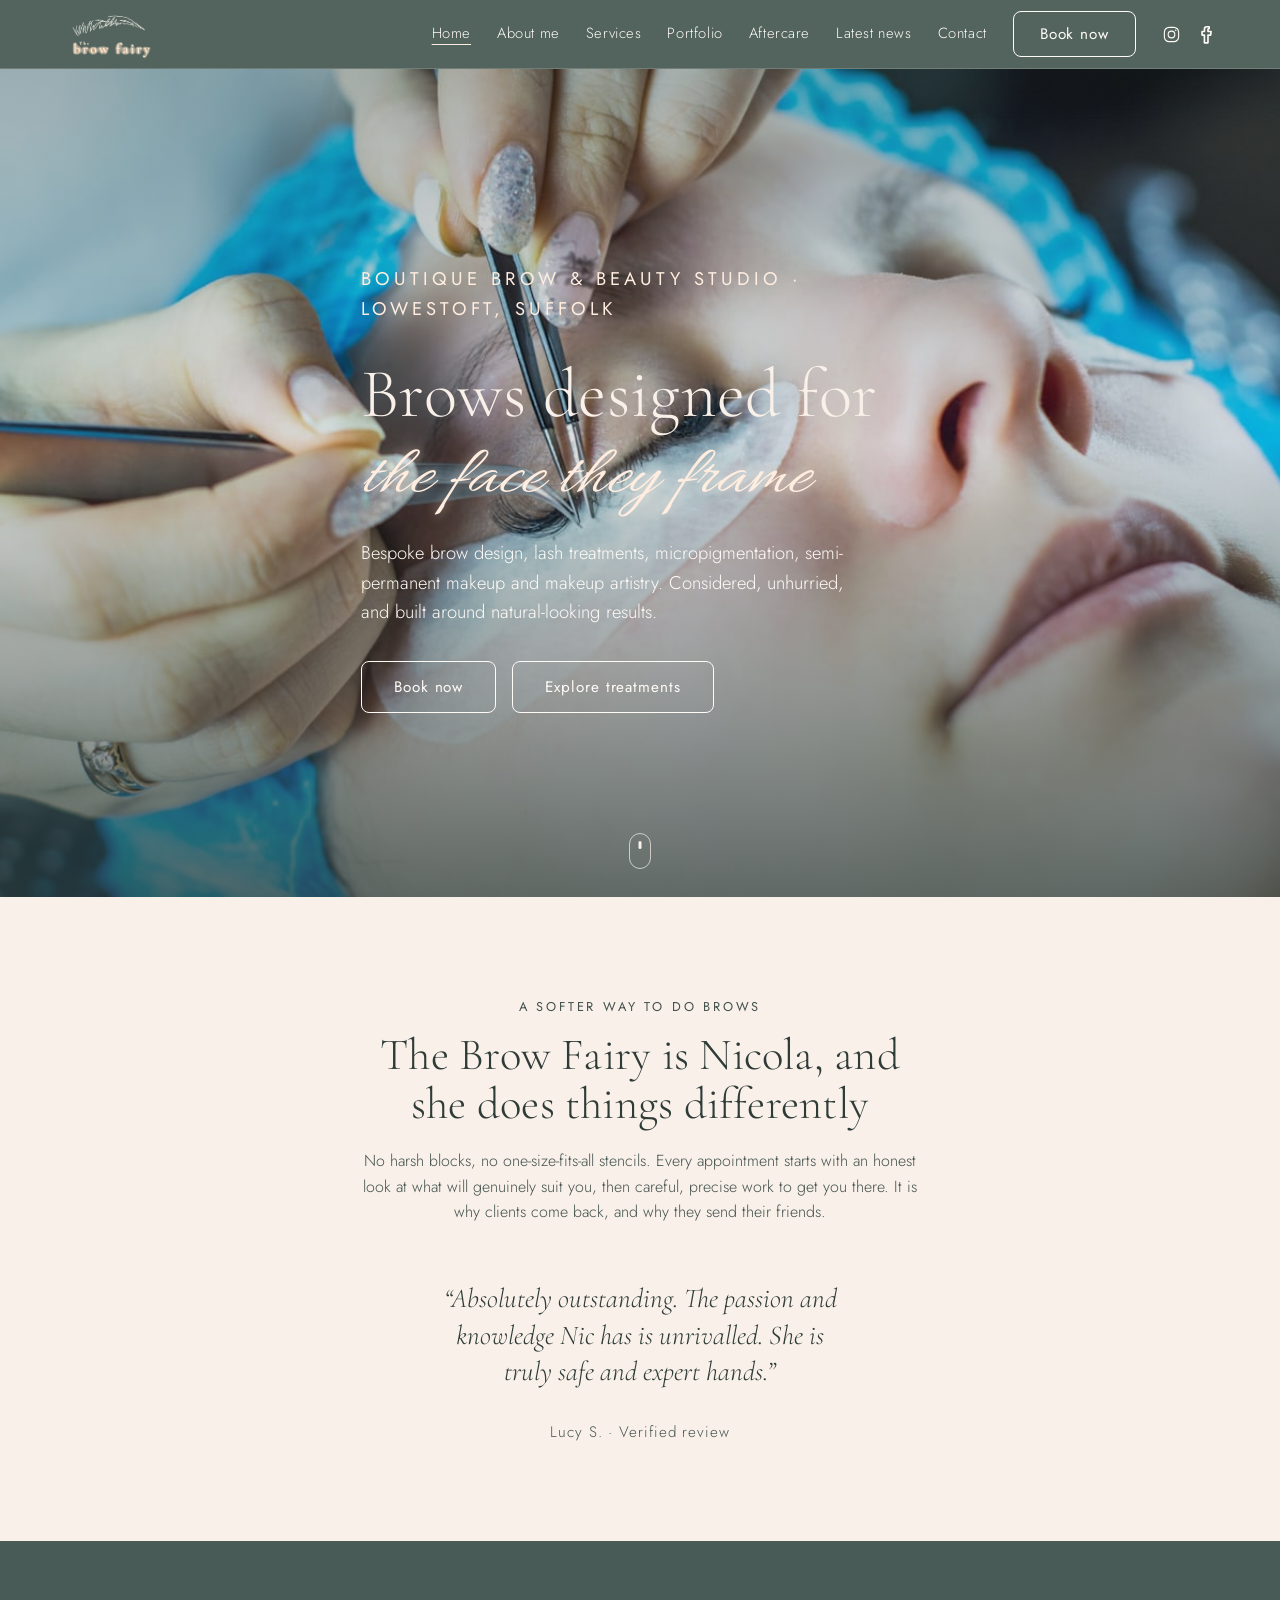
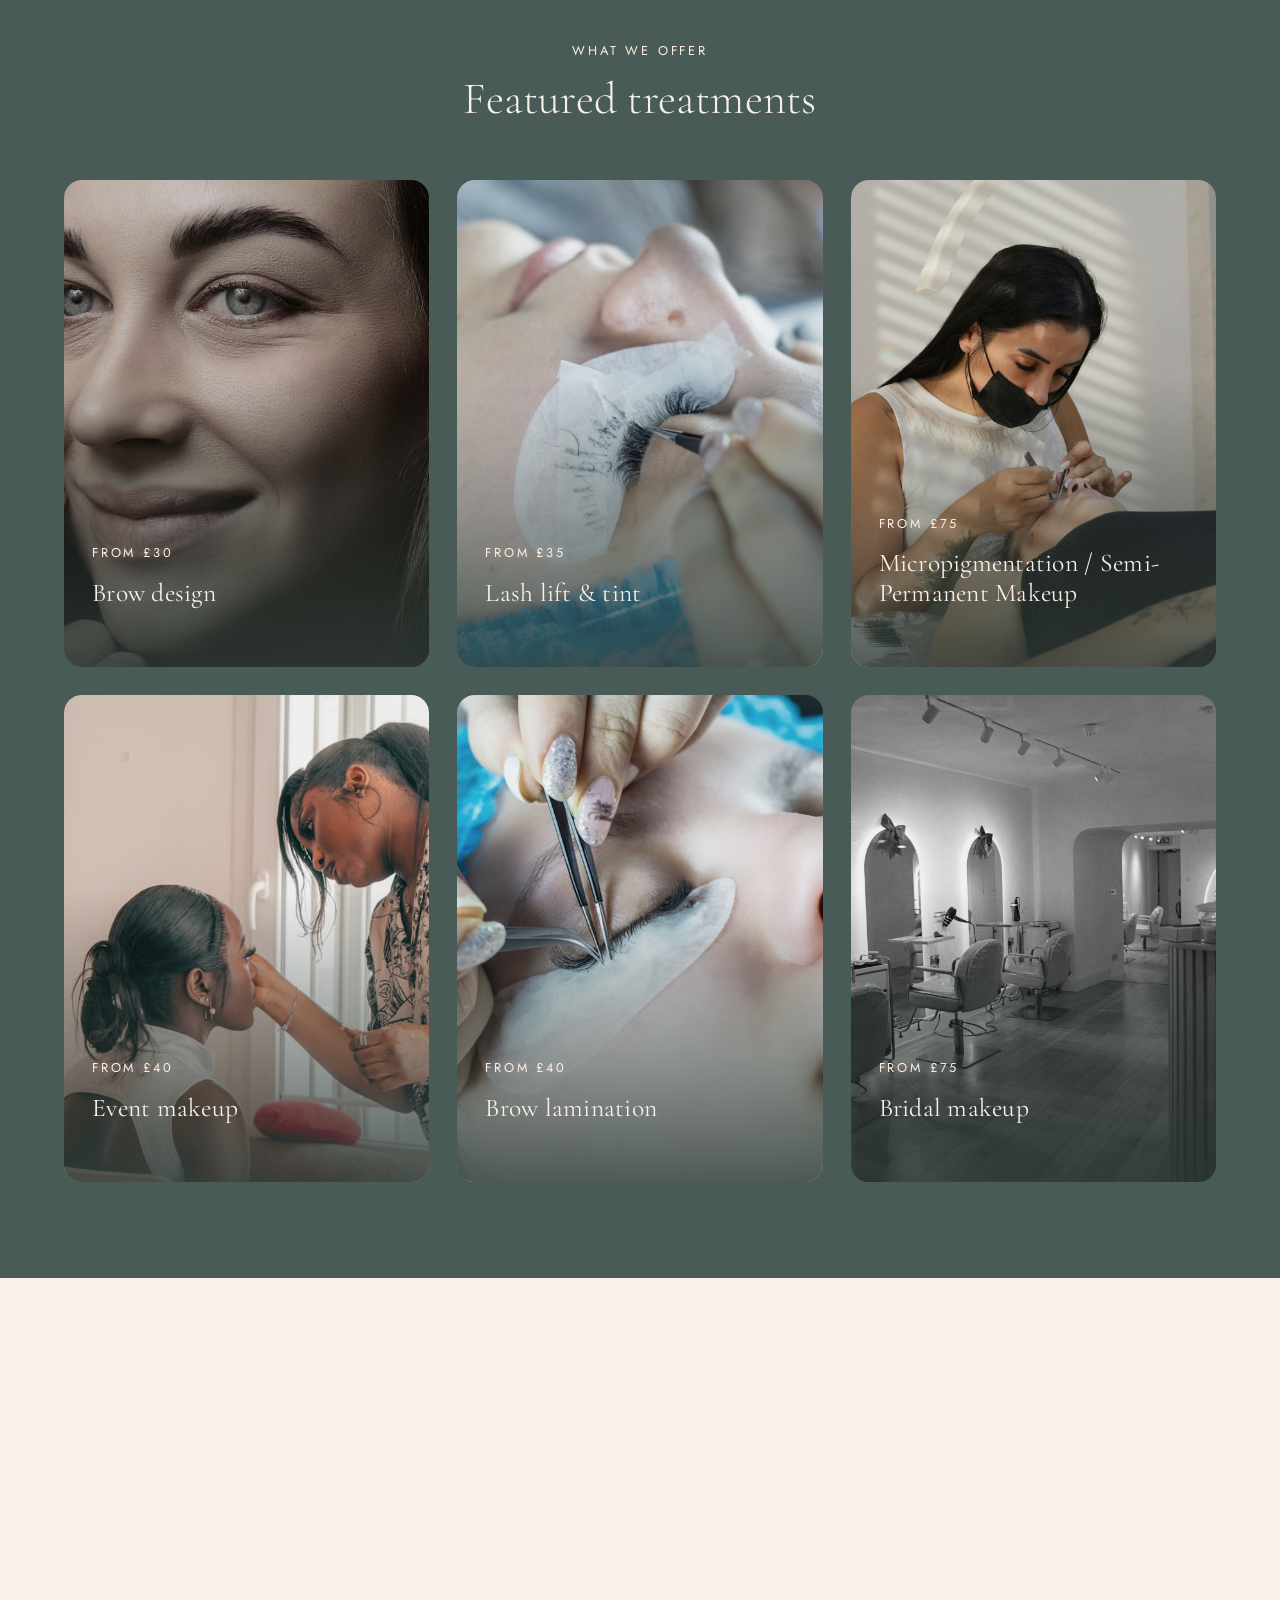
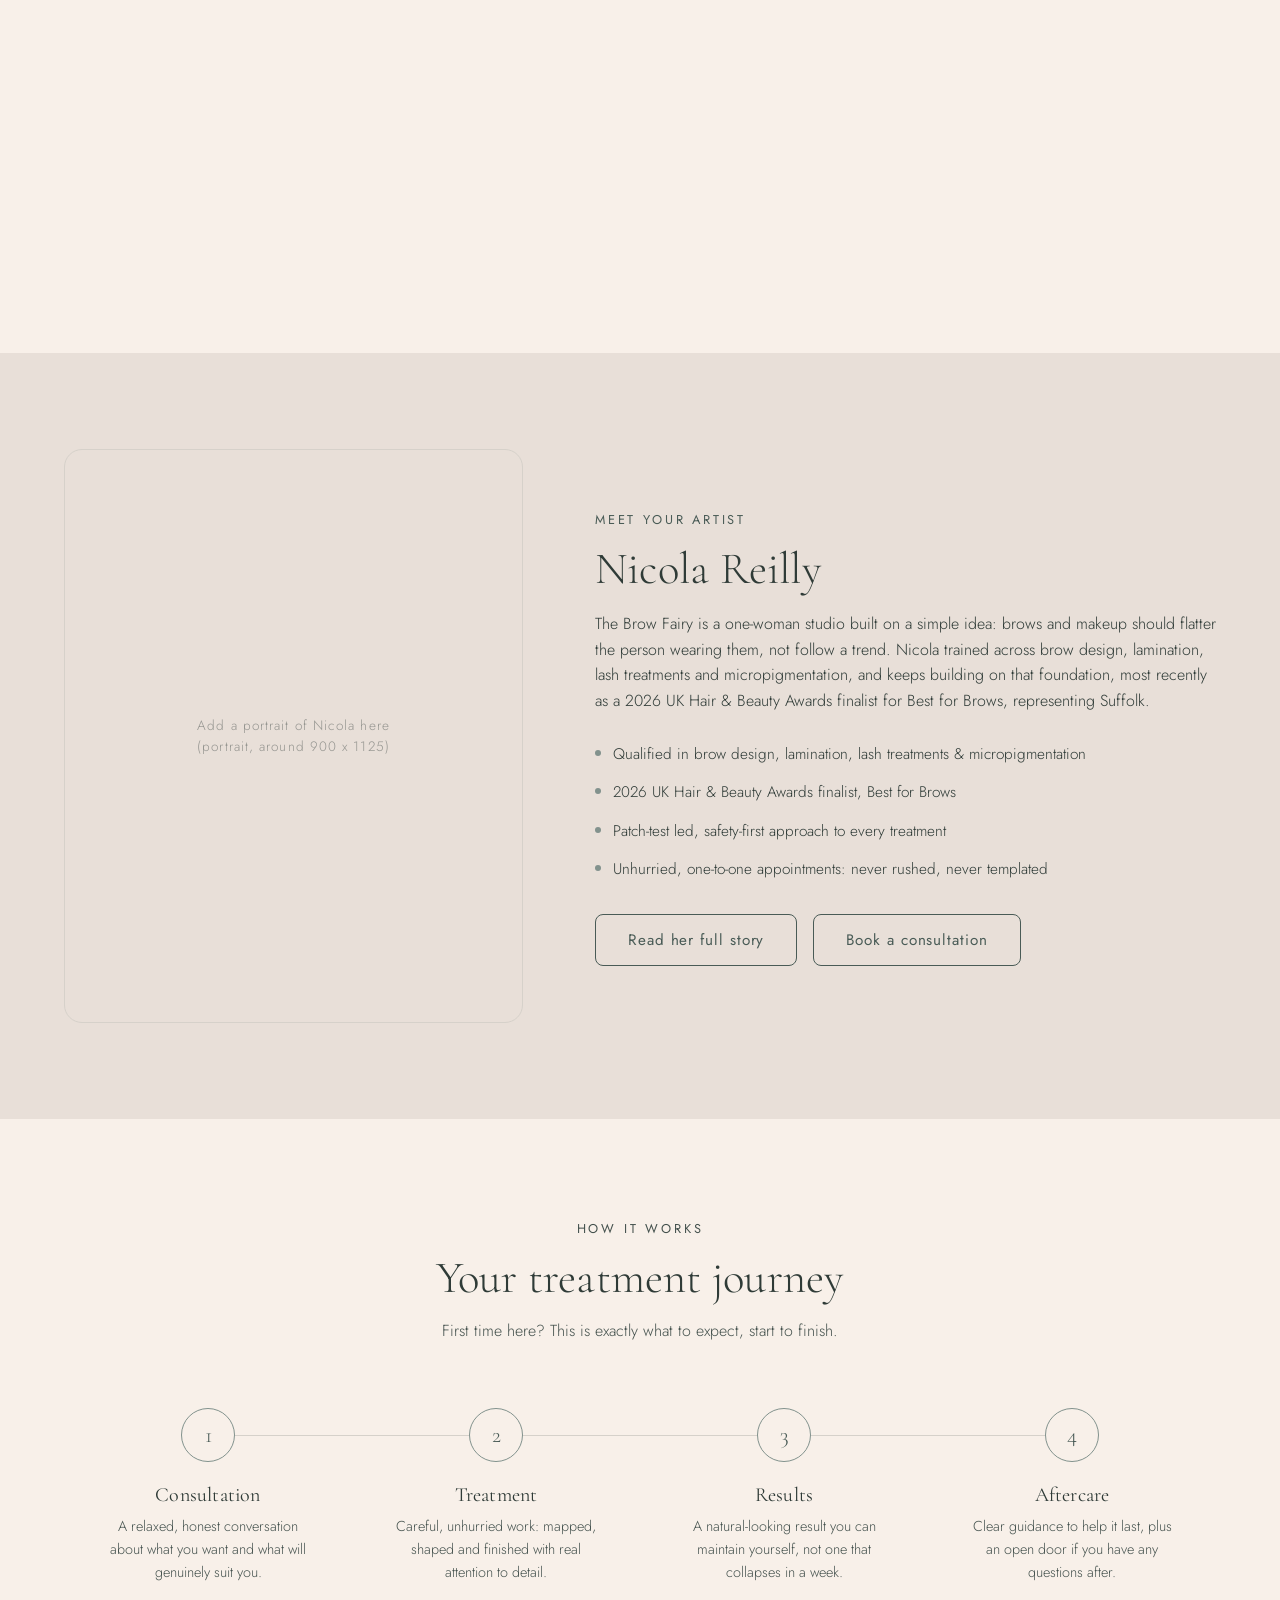
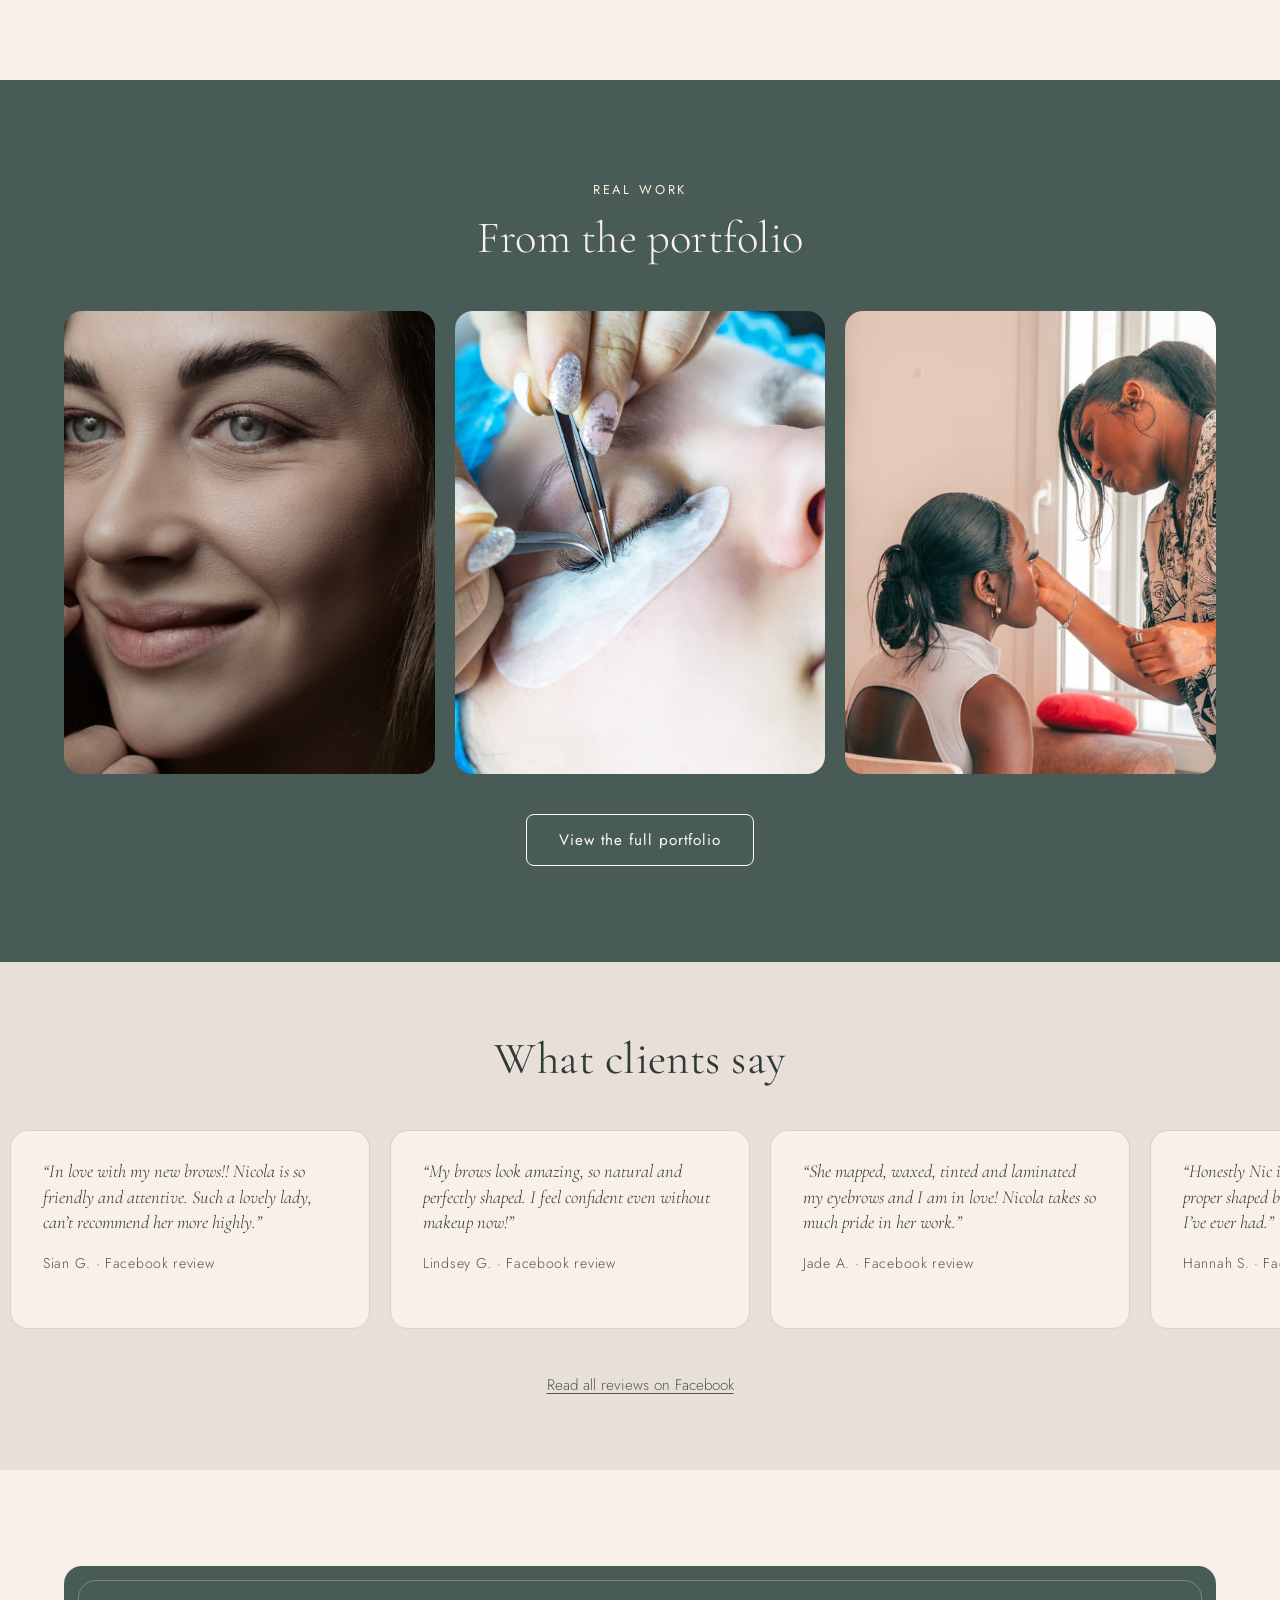
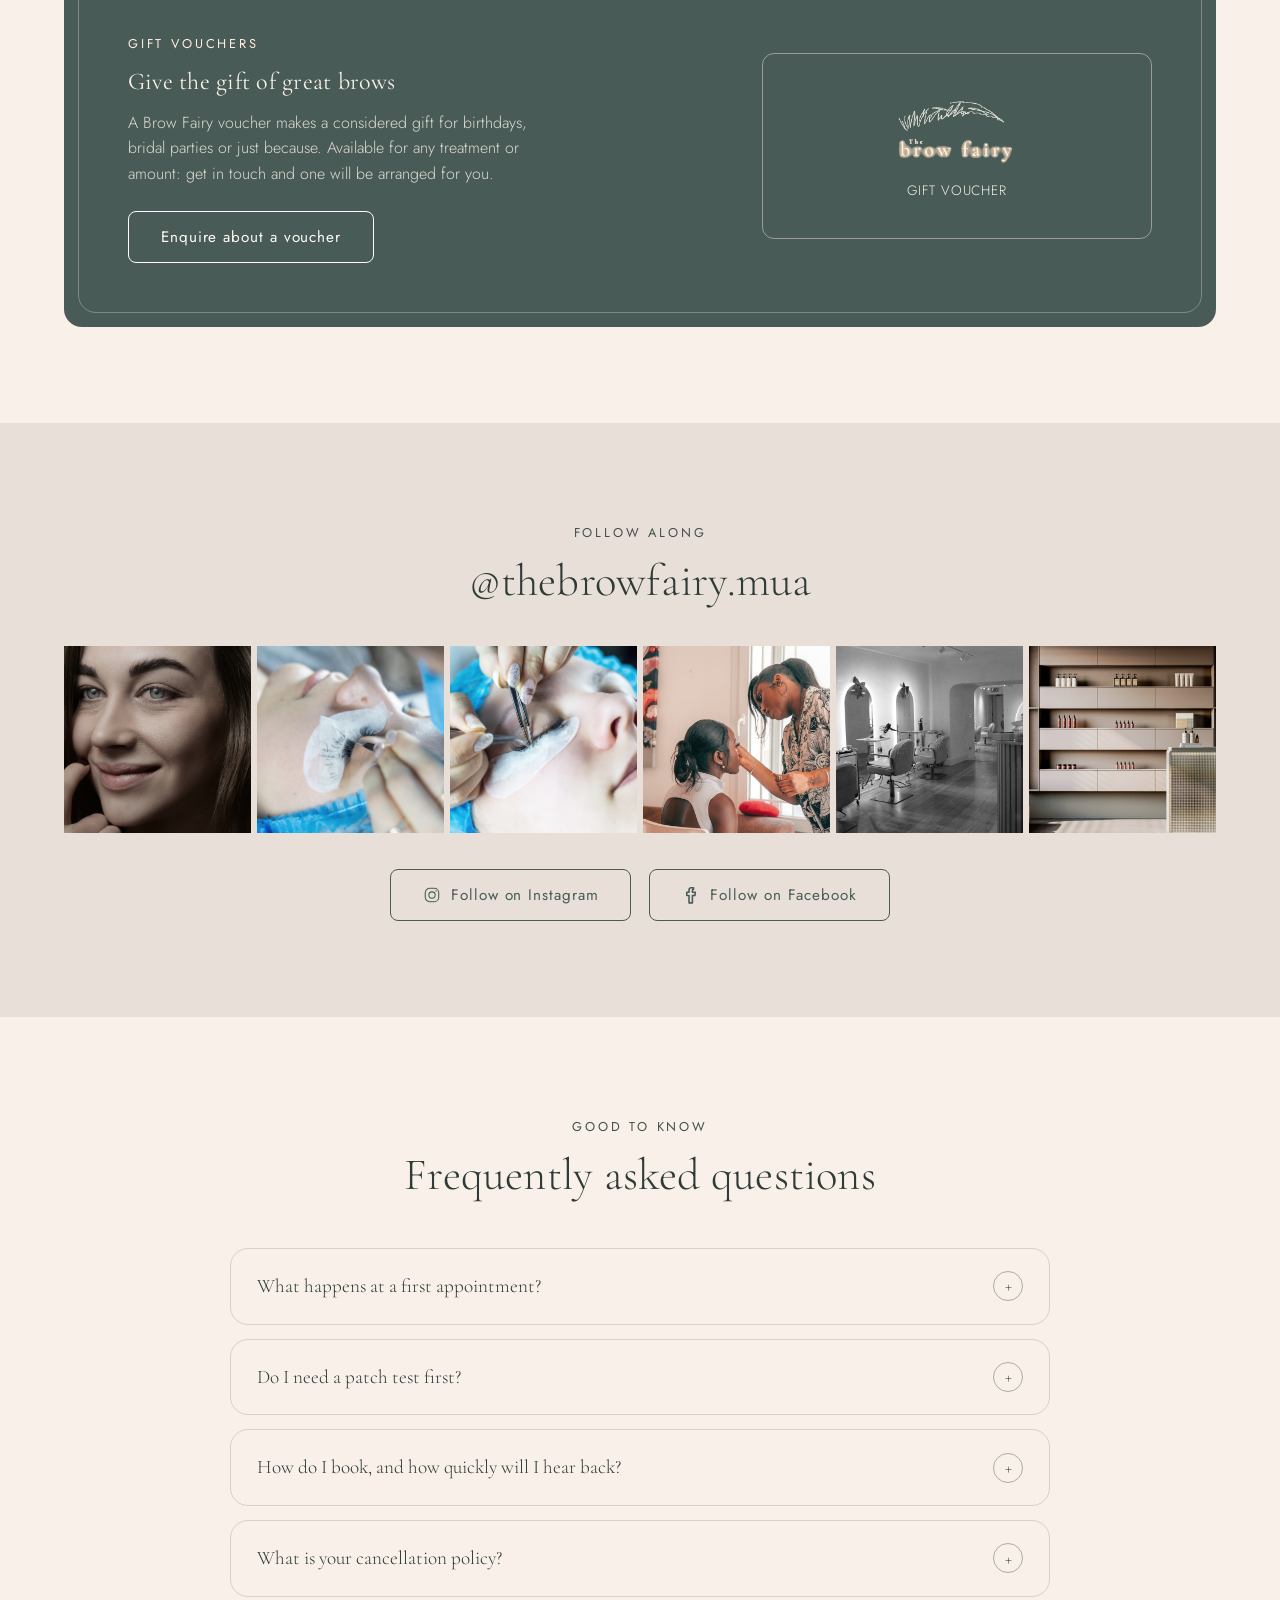
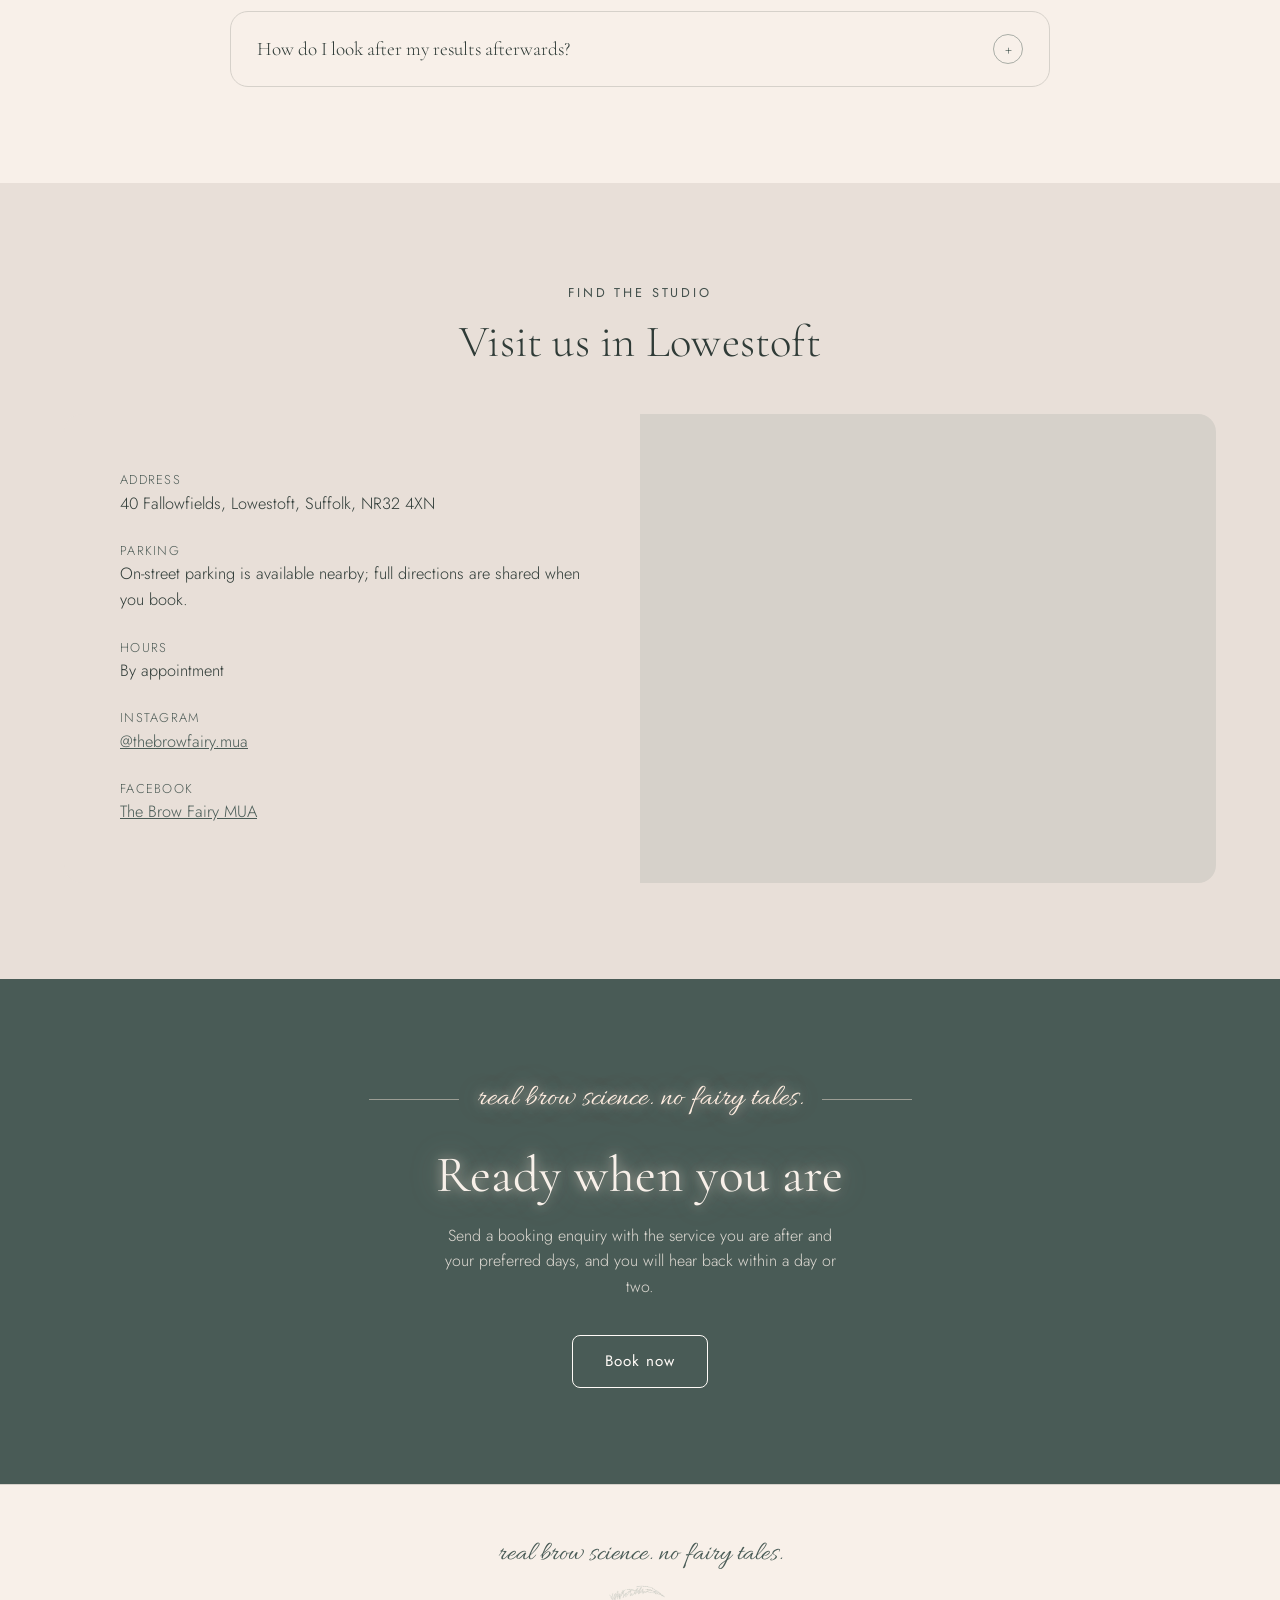
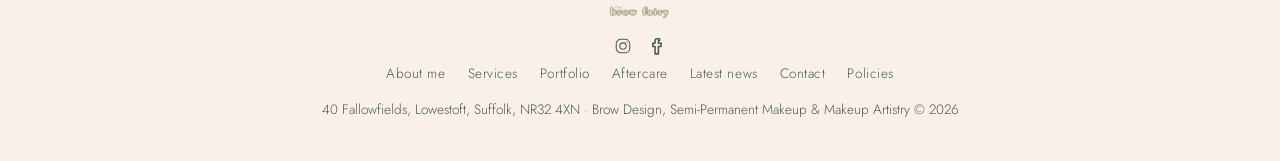
==== commit 31fc77e2: "Homepage: dark-green tile sections, centred Why Choose Us, tidy footer/studio - Featured Treatments " ====
--- a/index.html
+++ b/index.html
@@ -69,10 +69,10 @@
   </section>
 
   <!-- Featured Treatments -->
-  <section id="treatments" style="background: var(--linen);">
+  <section id="treatments" class="section-dark">
     <div class="wrap">
       <div class="section-head reveal" style="text-align: center; margin: 0 auto 56px;">
-        <p class="eyebrow" style="text-align: center;">What we offer</p>
+        <p class="eyebrow on-dark" style="text-align: center;">What we offer</p>
         <h2 class="display-heading" style="font-size: clamp(2rem, 3.6vw, 2.8rem);">Featured treatments</h2>
       </div>
       <div class="treatment-cards">
@@ -154,7 +154,7 @@
           <p>Consultation led</p>
         </div>
       </div>
-      <div class="feature-list">
+      <div class="feature-list feature-list-centered">
         <div class="feature-item reveal">
           <div class="icon-circle" aria-hidden="true"><svg viewBox="0 0 32 32"><path d="M4 20c4-8 16-12 24-6"/><path d="M7 19l3-5M11 16.5l3-5M15.5 14.5l2.5-4.5M20 13l2-4"/></svg></div>
           <h3>Bespoke, not templated</h3>
@@ -231,10 +231,10 @@
   </section>
 
   <!-- Portfolio teaser -->
-  <section style="background: var(--linen);">
+  <section class="section-dark">
     <div class="wrap">
       <div class="section-head reveal" style="text-align: center; margin: 0 auto 48px;">
-        <p class="eyebrow" style="text-align: center;">Real work</p>
+        <p class="eyebrow on-dark" style="text-align: center;">Real work</p>
         <h2 class="display-heading" style="font-size: clamp(2rem, 3.6vw, 2.8rem);">From the portfolio</h2>
       </div>
       <div class="gallery-grid reveal" style="margin-bottom: 40px;">
@@ -248,7 +248,7 @@
           <img src="assets/photos/makeup-artist.jpg" alt="Makeup artistry session" loading="lazy">
         </div>
       </div>
-      <p style="text-align: center;"><a class="btn btn-dark" href="portfolio.html">View the full portfolio</a></p>
+      <p style="text-align: center;"><a class="btn btn-light" href="portfolio.html">View the full portfolio</a></p>
     </div>
   </section>
 
@@ -453,8 +453,6 @@
           <dd>On-street parking is available nearby; full directions are shared when you book.</dd>
           <dt>Hours</dt>
           <dd>By appointment</dd>
-          <dt>Email</dt>
-          <dd><a href="mailto:reilly-t@hotmail.com" style="color: var(--forest);">reilly-t@hotmail.com</a></dd>
           <dt>Instagram</dt>
           <dd><a href="https://www.instagram.com/thebrowfairy.mua/" target="_blank" rel="noopener noreferrer" style="color: var(--forest);">@thebrowfairy.mua</a></dd>
           <dt>Facebook</dt>
@@ -480,7 +478,7 @@
 
 <footer>
   <div class="wrap">
-    <div class="footer-tagline">real brow science. no fairy tales. &#9825;</div>
+    <div class="footer-tagline">real brow science. no fairy tales.</div>
     <a class="footer-logo" href="index.html" aria-label="The Brow Fairy - home"><img src="assets/logo-nav.png" alt="The Brow Fairy logo"></a>
     <div class="footer-social">
       <a href="https://www.instagram.com/thebrowfairy.mua/" target="_blank" rel="noopener noreferrer" aria-label="The Brow Fairy on Instagram"><svg viewBox="0 0 24 24"><rect x="3" y="3" width="18" height="18" rx="6"/><circle cx="12" cy="12" r="4.2"/><circle class="dot" cx="17.3" cy="6.7" r="0.9"/></svg></a>
--- a/styles.css
+++ b/styles.css
@@ -913,6 +913,14 @@
   margin-bottom: 14px;
 }
 .eyebrow.on-dark { color: var(--champagne); }
+/* Dark-forest section variant, used where a section needs a richer
+   background so the champagne hover glow on its tiles/buttons reads more
+   clearly than it does against ivory/linen (Featured treatments, the
+   homepage portfolio teaser). Same forest tone already used for .booking
+   and .voucher-panel, just applied to a regular content section. */
+.section-dark { background: var(--forest); color: var(--ivory); }
+.section-dark h2, .section-dark h3 { color: var(--ivory); }
+.section-dark p { color: color-mix(in srgb, var(--ivory) 88%, var(--forest)); }
 .display-heading {
   font-size: clamp(2.6rem, 5.4vw, 4.4rem);
   font-weight: 300;
@@ -1038,6 +1046,10 @@
 }
 .feature-item h3 { font-size: 1.35rem; margin: 16px 0 10px; }
 .feature-item p { font-size: 0.96rem; color: color-mix(in srgb, var(--ink) 75%, var(--sage)); }
+/* Homepage "Why choose us" wants its icon/heading/text centred; the same
+   .feature-item is reused (left-aligned) on about.html, so this is scoped
+   to an extra class rather than changing the shared .feature-item itself. */
+.feature-list-centered .feature-item { text-align: center; }
 
 /* ---------- Treatment cards (featured treatments grid) ---------- */
 .treatment-cards {
@@ -1406,7 +1418,7 @@
   padding: 36px;
   text-align: center;
 }
-.voucher-figure img { height: 44px; width: auto; margin: 0 auto; display: block; }
+.voucher-figure img { height: 76px; width: auto; margin: 0 auto; display: block; }
 .voucher-figure p { color: var(--ivory); margin: 14px 0 0; font-size: 0.85rem; letter-spacing: 0.06em; text-transform: uppercase; }
 
 /* ---------- Section image reveal (generic desaturate-to-colour on scroll-in) ---------- */
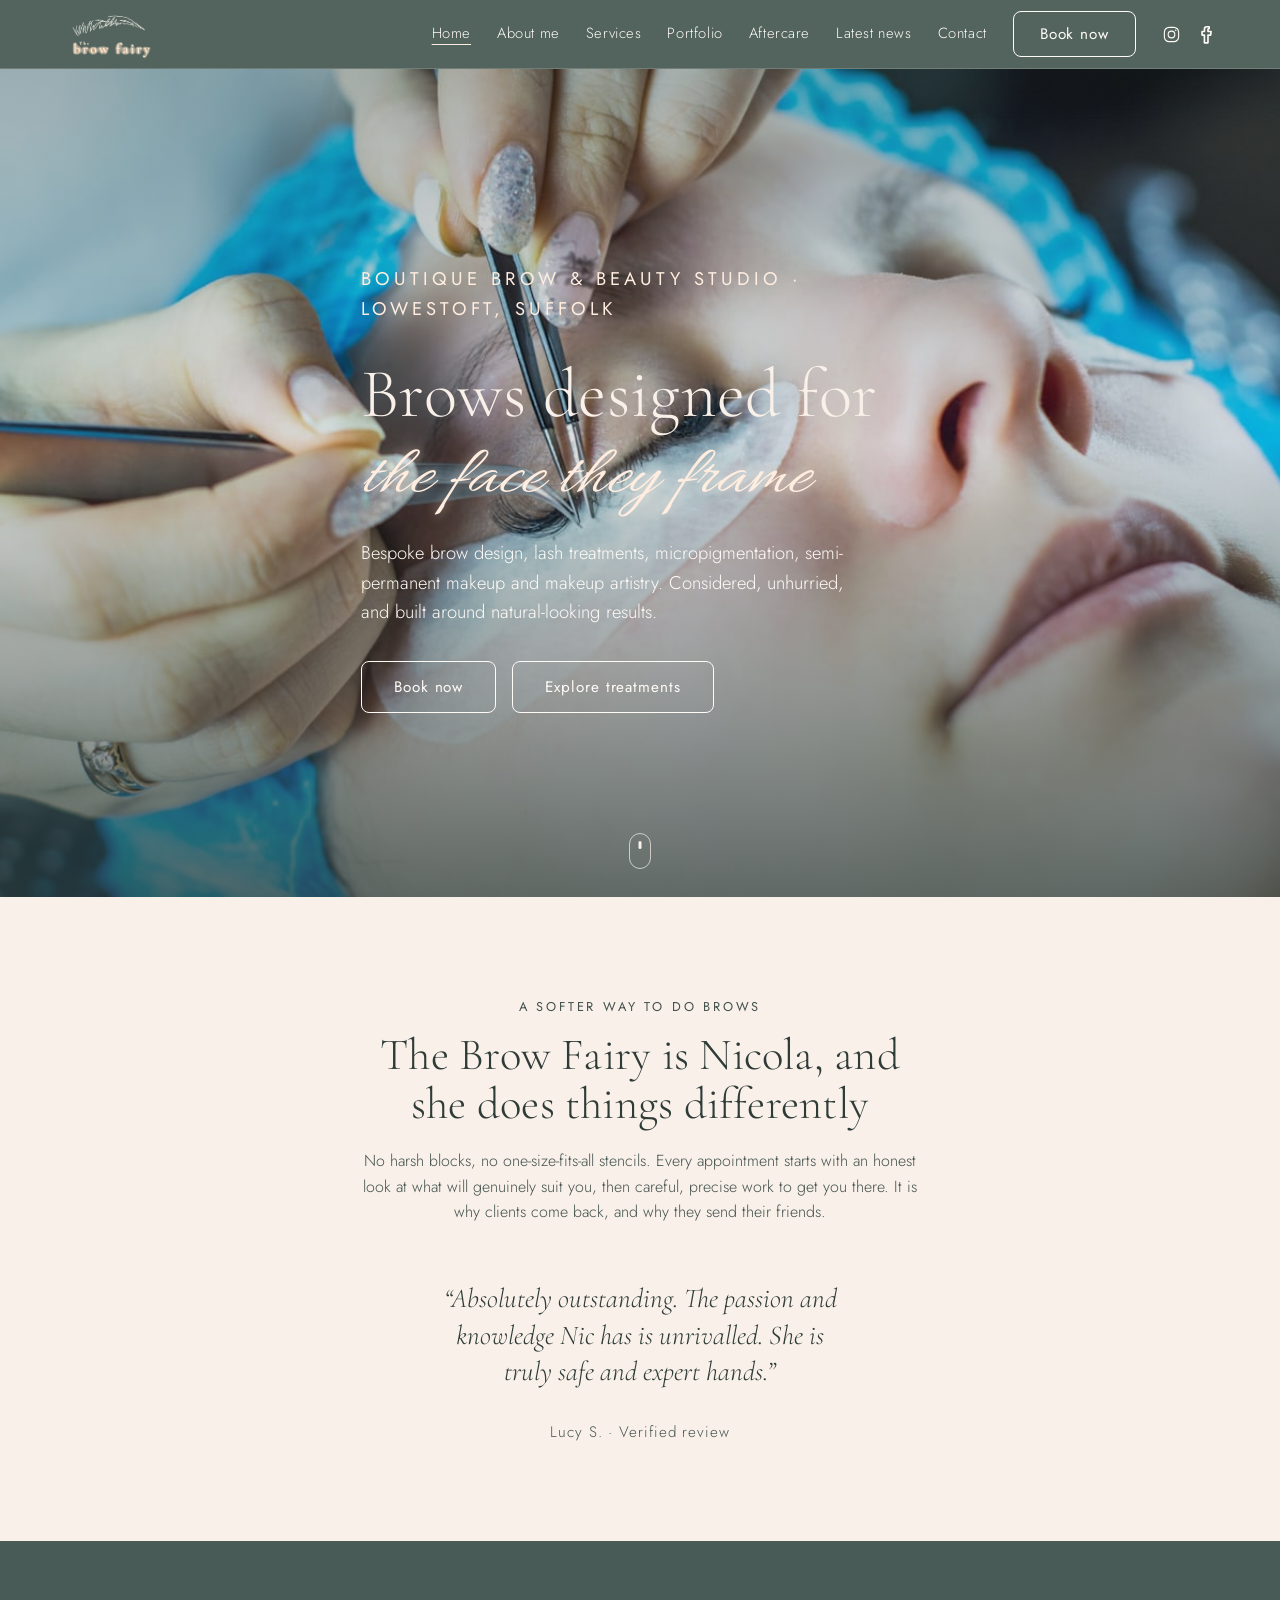
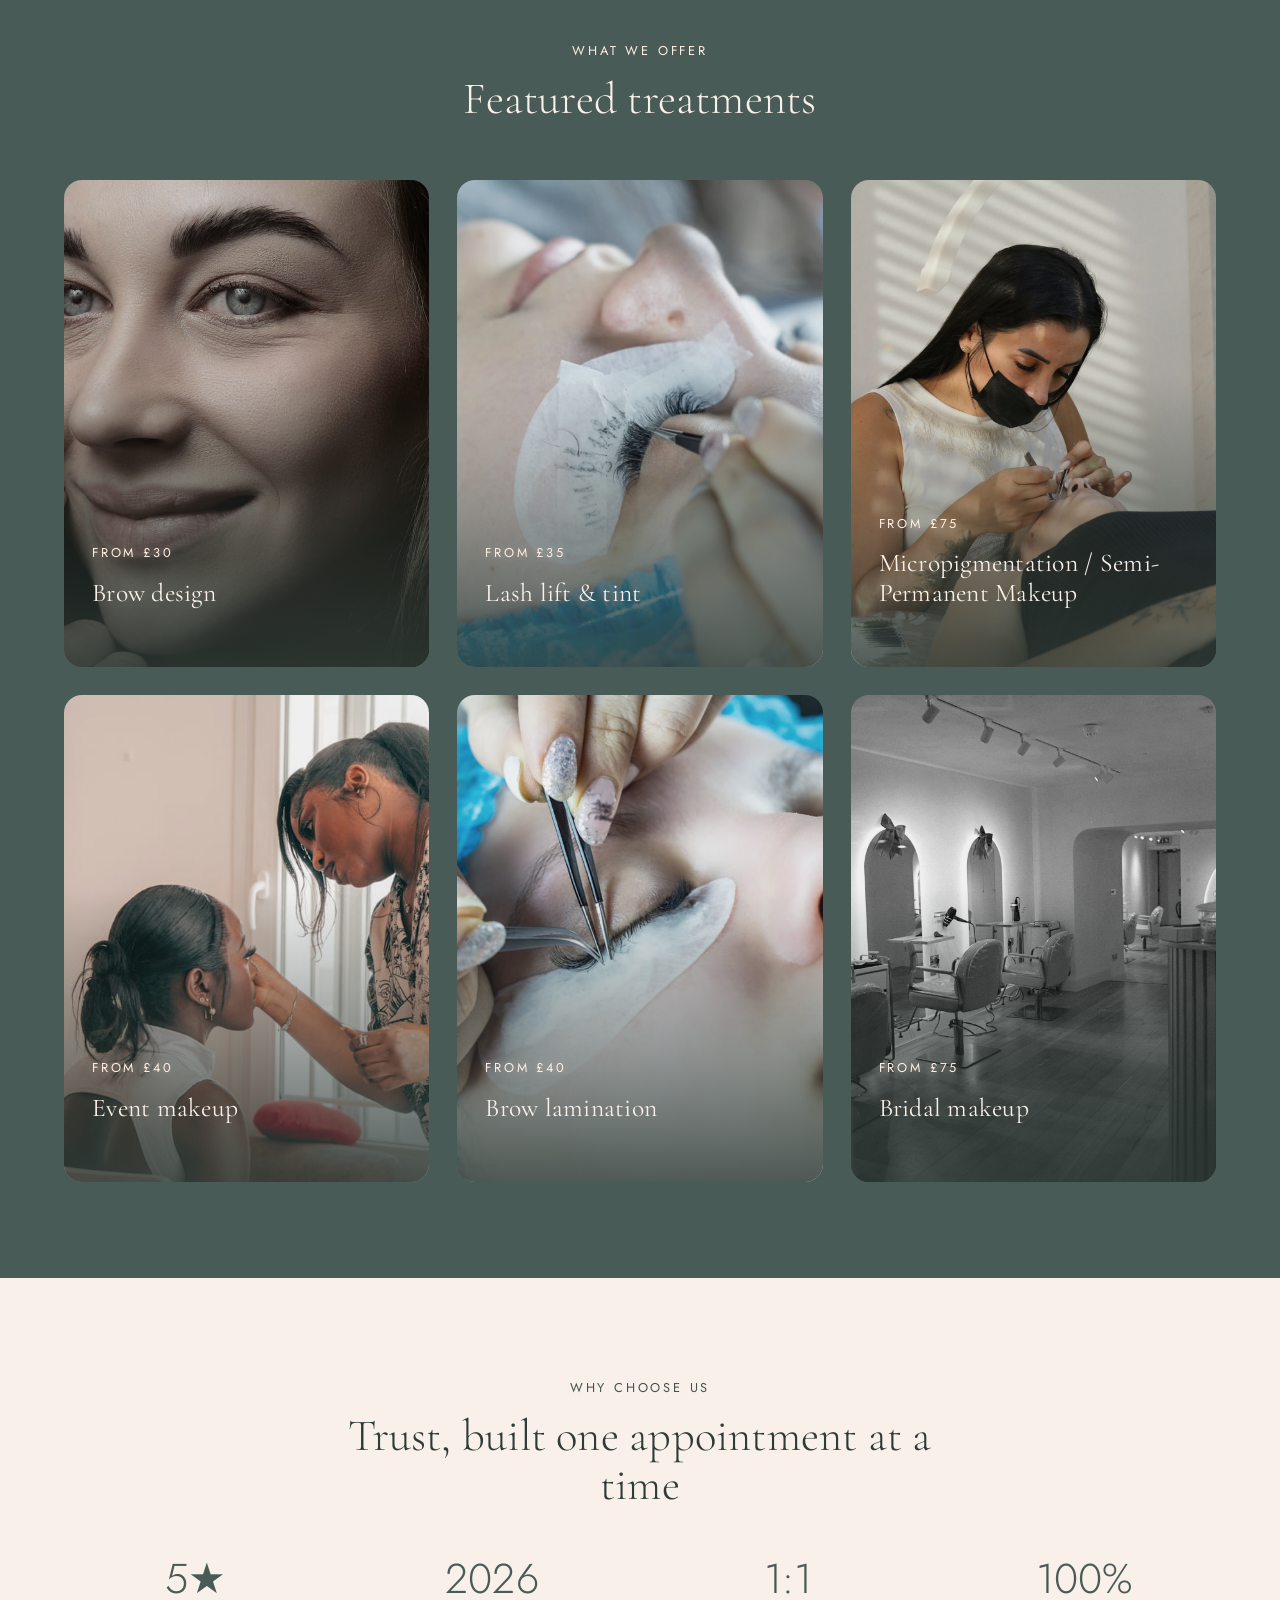
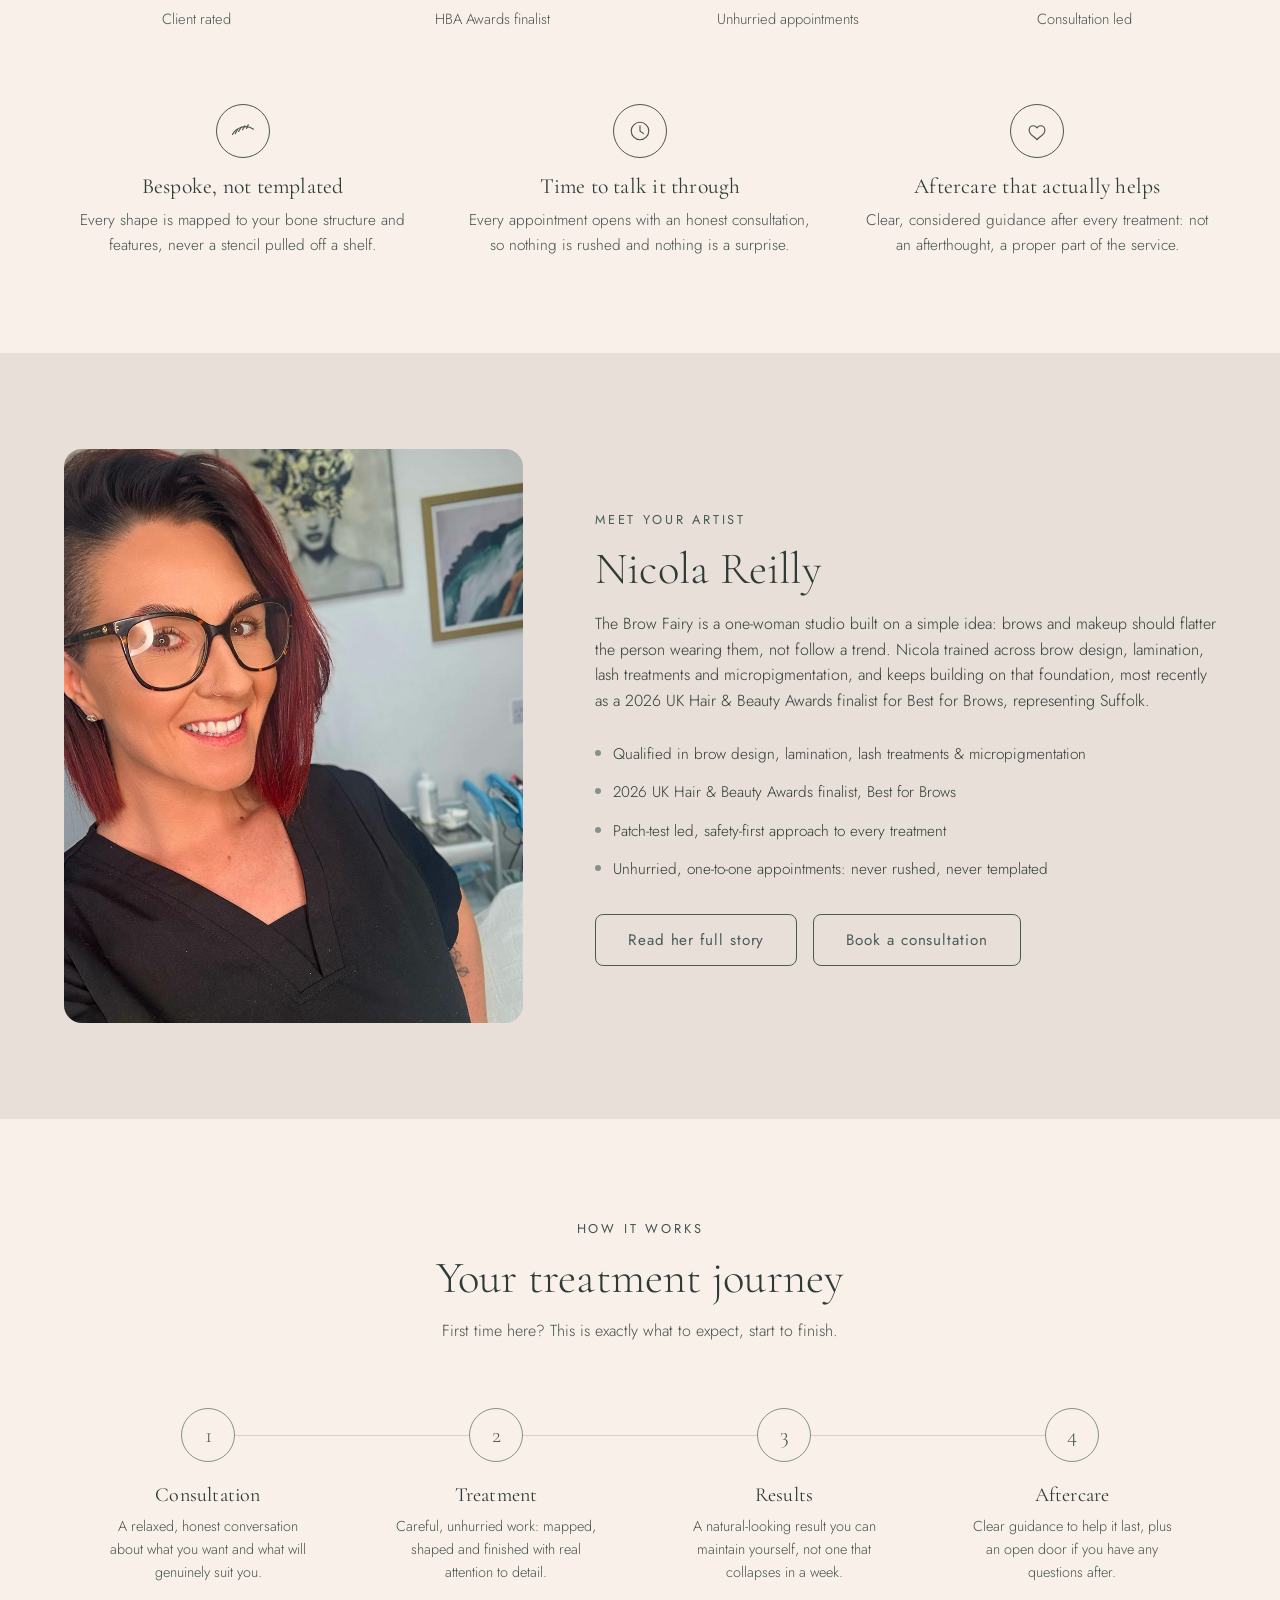
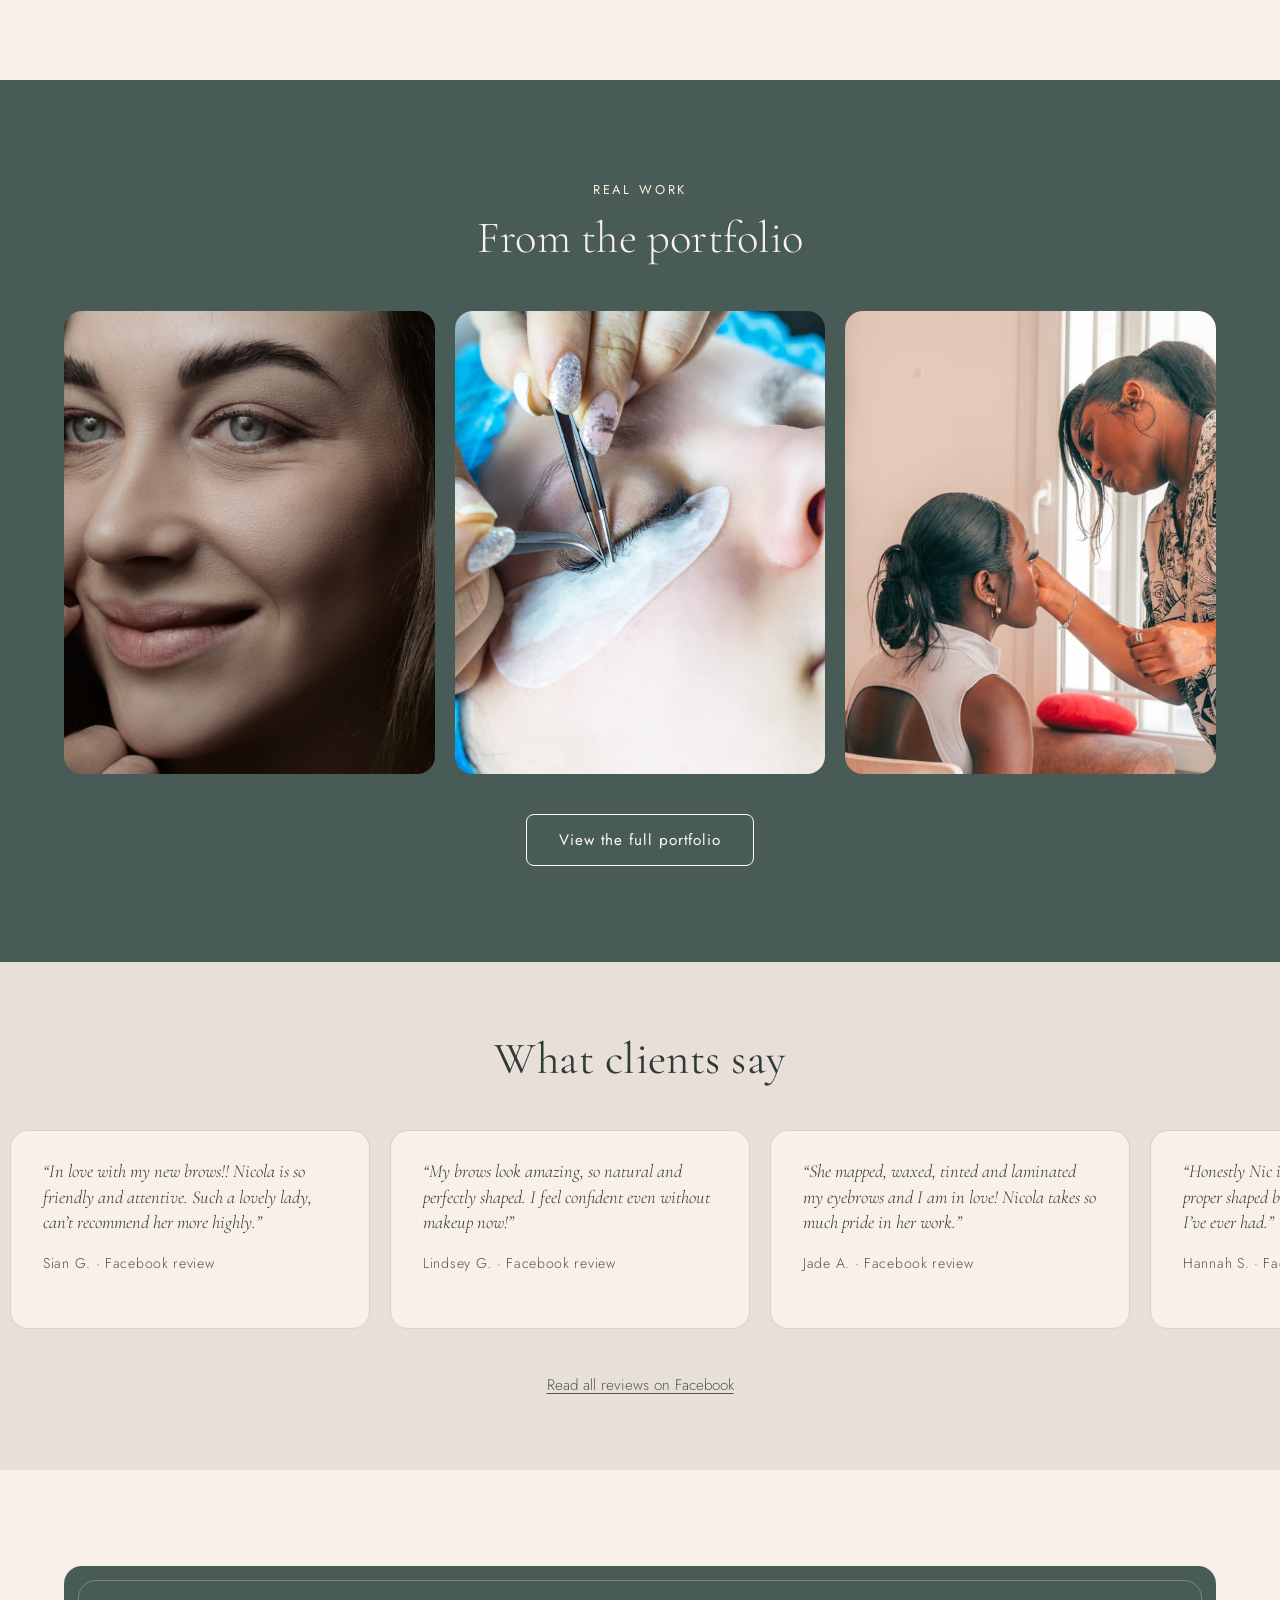
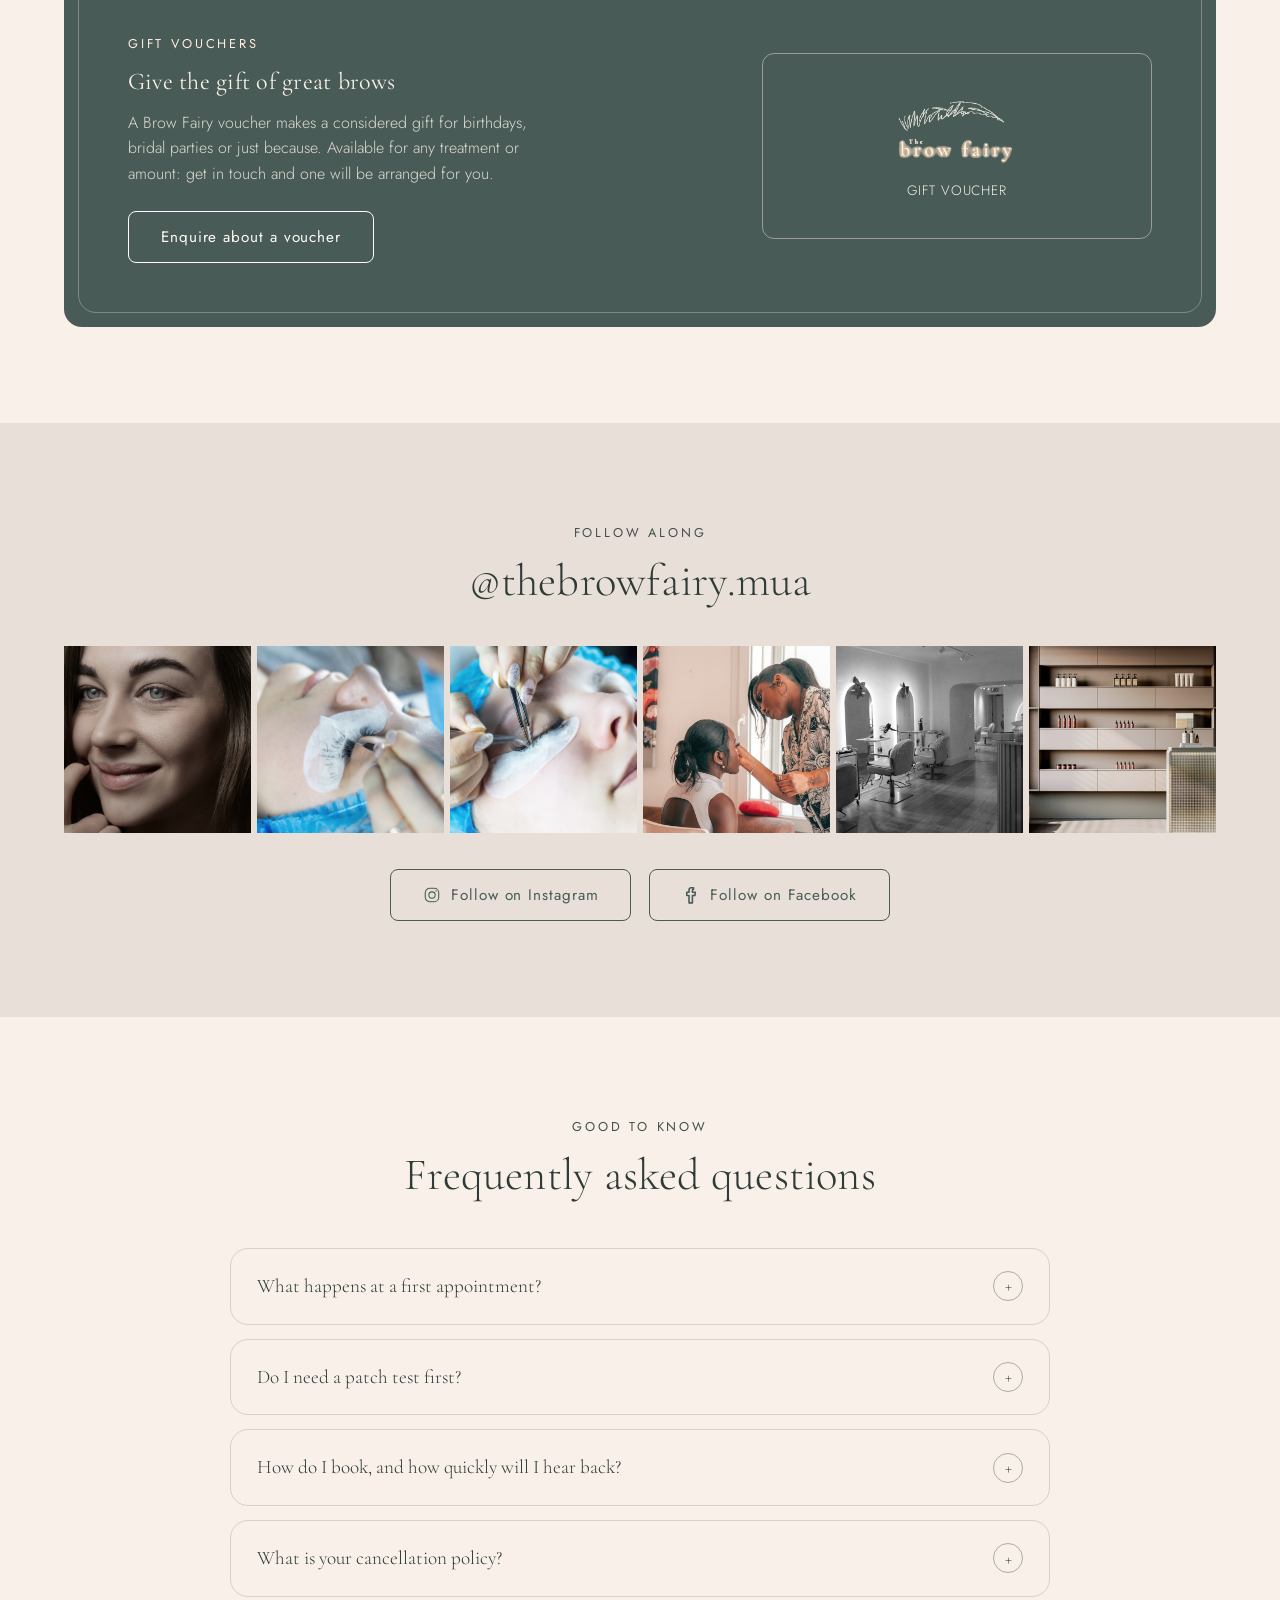
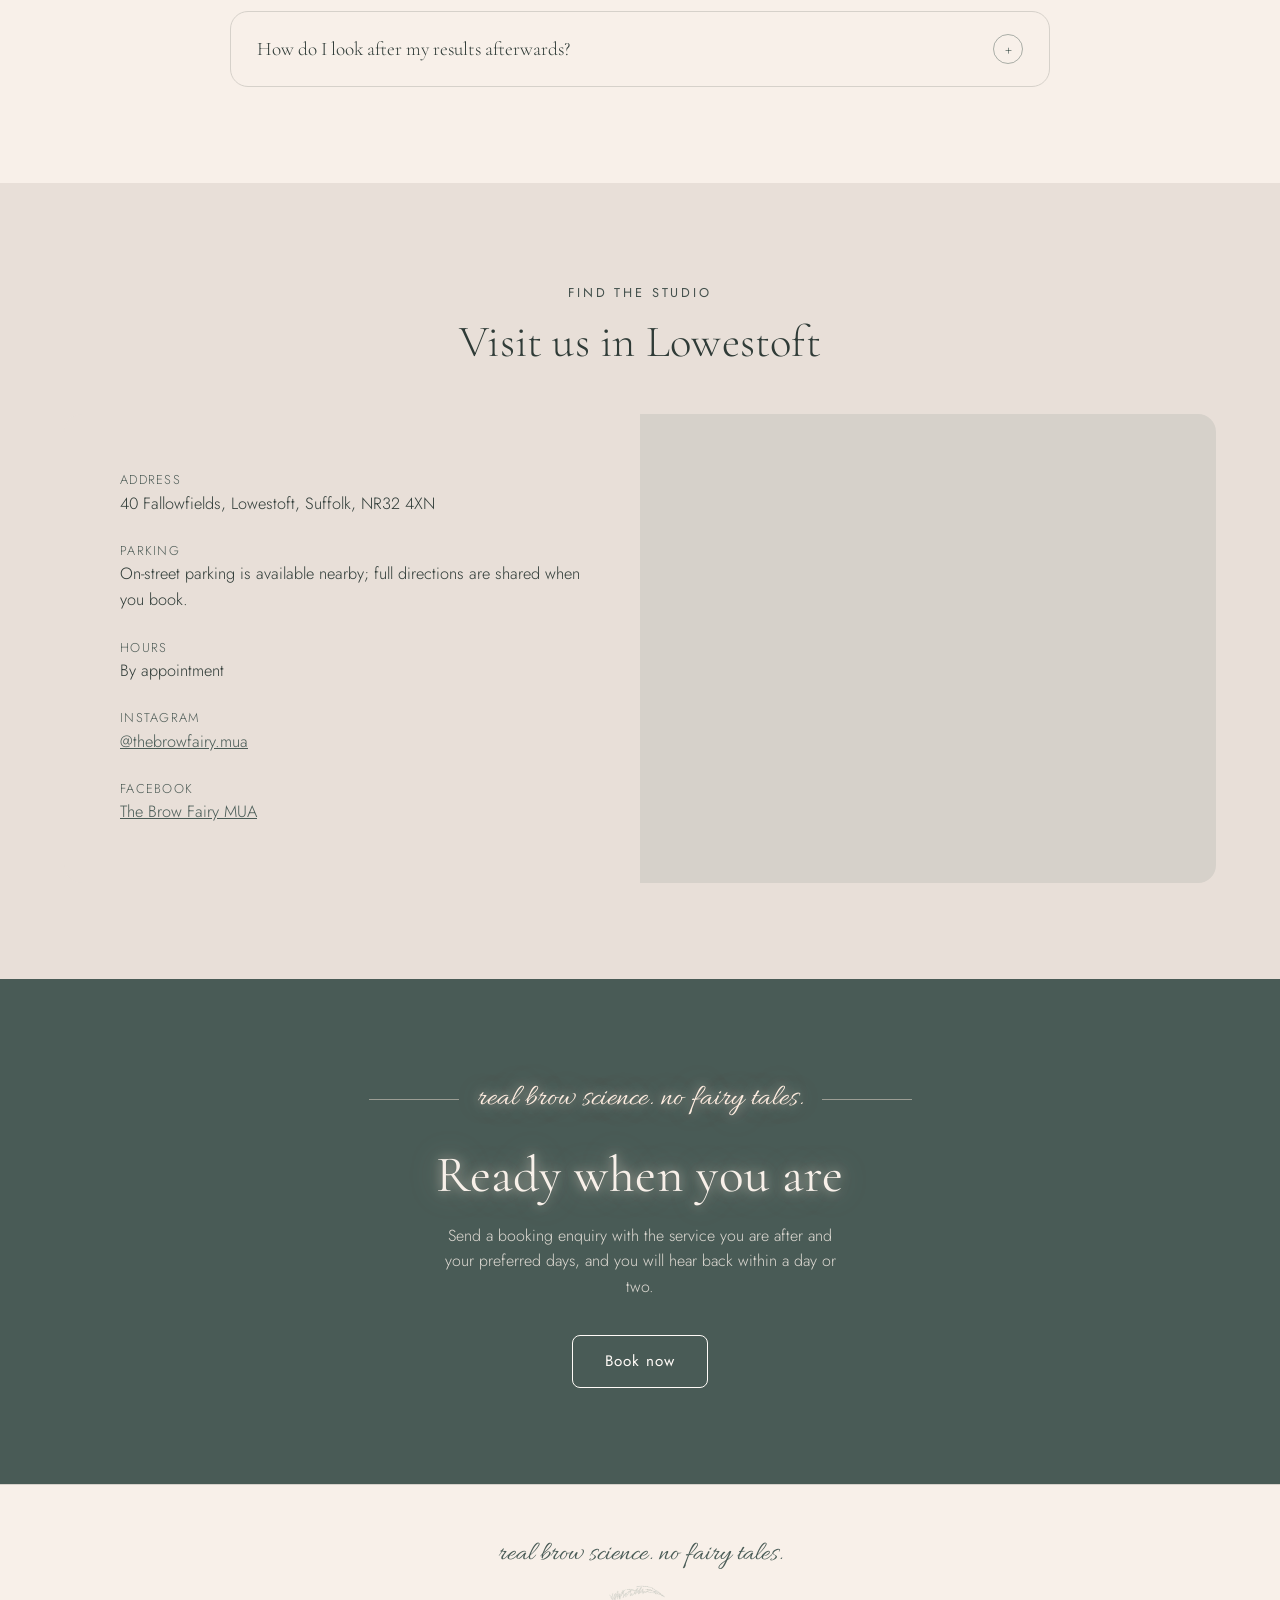
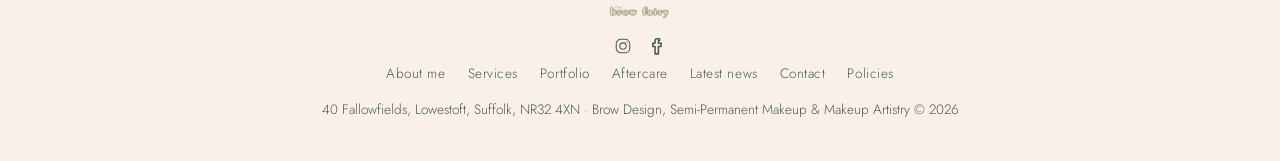
==== commit 330b0e8b: "Add real client work to the portfolio; fill homepage portrait placeholder Instagram highlight access" ====
--- a/index.html
+++ b/index.html
@@ -178,7 +178,7 @@
   <section style="background: var(--linen);">
     <div class="wrap artist-split">
       <!-- TODO: replace with a professional portrait of Nicola (portrait, about 900x1125) -->
-      <div class="artist-photo photo-slot reveal">Add a portrait of Nicola here<br>(portrait, around 900 x 1125)</div>
+      <div class="artist-photo reveal"><img src="assets/nicola-portrait.jpg" alt="Nicola Reilly, The Brow Fairy" loading="lazy"></div>
       <div class="reveal">
         <p class="eyebrow">Meet your artist</p>
         <h2 class="display-heading" style="font-size: clamp(2rem, 3.6vw, 2.8rem);">Nicola Reilly</h2>
--- a/styles.css
+++ b/styles.css
@@ -53,6 +53,34 @@
   backdrop-filter: blur(8px);
   border-bottom: 1px solid color-mix(in srgb, var(--ivory) 18%, transparent);
 }
+/* Swapped header/page-band scheme: pale sage header with a dark forest
+   title banner underneath, instead of the default dark header + pale band.
+   Scoped to <body class="header-swap"> (About/Services/Portfolio/Aftercare/
+   News/Contact) rather than changed globally, so the homepage's hero and
+   policies.html's page-band are unaffected. Nav text/icons/logo stay their
+   usual light colour - sage is still dark enough for them to read clearly,
+   same as the existing ivory-on-sage page-band icon already relies on. */
+body.header-swap header {
+  background: color-mix(in srgb, var(--sage) 94%, transparent);
+  border-bottom: 1px solid color-mix(in srgb, var(--forest) 15%, transparent);
+}
+body.header-swap .nav-links {
+  background: var(--sage);
+}
+body.header-swap .page-band {
+  background: var(--forest);
+  color: var(--ivory);
+}
+/* Softer supporting line beneath the title on the dark banner - same
+   family/weight/line-height as the site's other secondary copy (e.g. the
+   "Her approach" feature text, .booking p), not the bolder near-white
+   .page-band p default below (which stays as-is for policies.html, the
+   only page-band this task didn't ask to touch). */
+body.header-swap .page-band p {
+  font-size: 1rem;
+  font-weight: 300;
+  color: color-mix(in srgb, var(--ivory) 85%, var(--forest));
+}
 /* Anchor-jump targets (e.g. the aftercare guide cards, #pricing, #treatments)
    land with their heading tucked under the sticky 68px header without this -
    scroll-margin-top pushes the scroll position down so the title clears it. */
@@ -290,6 +318,12 @@
   border-radius: var(--radius);
   overflow: hidden;
 }
+.split-photo img {
+  width: 100%;
+  height: 100%;
+  object-fit: cover;
+  display: block;
+}
 .split-grid h2 { font-size: clamp(2rem, 3.6vw, 2.8rem); margin-bottom: 20px; }
 .split-grid p { margin-bottom: 16px; max-width: 58ch; }
 
@@ -318,10 +352,24 @@
 .service-tile:focus-within {
   transform: translateY(-4px);
   border-color: var(--sage);
-  background: var(--champagne);
+  background: var(--forest);
   box-shadow: 0 0 0 2px color-mix(in srgb, var(--champagne) 55%, transparent),
               0 0 24px color-mix(in srgb, var(--champagne) 40%, transparent);
 }
+/* Text within the tile flips to the light brand colours once the tile
+   itself goes dark on hover/focus, so everything stays legible. */
+.service-tile:hover .service-tile-body h3,
+.service-tile:focus-within .service-tile-body h3 { color: var(--ivory); }
+.service-tile:hover .service-tile-body p,
+.service-tile:focus-within .service-tile-body p { color: color-mix(in srgb, var(--ivory) 85%, var(--forest)); }
+.service-tile:hover .service-tile-meta,
+.service-tile:focus-within .service-tile-meta { border-top-color: color-mix(in srgb, var(--ivory) 25%, transparent); }
+.service-tile:hover .service-tile-price,
+.service-tile:focus-within .service-tile-price { color: var(--champagne); }
+.service-tile:hover .service-tile-link,
+.service-tile:focus-within .service-tile-link { color: var(--champagne); }
+.service-tile:hover .service-tile-actions a,
+.service-tile:focus-within .service-tile-actions a { color: color-mix(in srgb, var(--ivory) 75%, var(--forest)); }
 .service-tile-photo {
   aspect-ratio: 4 / 3;
   filter: grayscale(65%) saturate(65%);
@@ -374,6 +422,17 @@
   outline: 2px solid var(--forest);
   outline-offset: 3px;
 }
+/* The tile's own hover/focus-within already turns the link champagne (see
+   above); these win back over the two plain rules just above when the link
+   itself is the thing being hovered/focused, since a forest outline or
+   sage-deep fill would otherwise disappear against the now-forest tile. */
+.service-tile:hover .service-tile-link:hover,
+.service-tile:focus-within .service-tile-link:focus-visible {
+  color: var(--champagne);
+}
+.service-tile:focus-within .service-tile-link:focus-visible {
+  outline-color: var(--champagne);
+}
 /* Secondary actions (View prices / View portfolio) - deliberately quieter than
    the primary "Book a consultation" link above, so the hierarchy stays clear. */
 .service-tile-actions {
@@ -391,6 +450,13 @@
 }
 .service-tile-actions a:hover { color: var(--forest); }
 .service-tile-actions a:focus-visible { outline: 2px solid var(--forest); outline-offset: 3px; }
+.service-tile:hover .service-tile-actions a:hover,
+.service-tile:focus-within .service-tile-actions a:focus-visible {
+  color: var(--champagne);
+}
+.service-tile:focus-within .service-tile-actions a:focus-visible {
+  outline-color: var(--champagne);
+}
 @media (prefers-reduced-motion: reduce) {
   .service-tile,
   .service-tile-photo,
@@ -425,8 +491,8 @@
 /* ---------- Service menu ---------- */
 .menu-group {
   border-radius: var(--radius);
-  padding: 48px;
-  margin-bottom: 28px;
+  padding: 32px;
+  margin-bottom: 18px;
   transition: box-shadow 0.25s ease;
 }
 .menu-group:hover {
@@ -435,39 +501,71 @@
 }
 .menu-group-linen { background: var(--linen); }
 .menu-group-champagne { background: var(--champagne); }
-.menu-group-forest { background: var(--forest); color: var(--ivory); }
-.menu-group-forest .menu-row .menu-desc { color: color-mix(in srgb, var(--ivory) 82%, var(--forest)); }
-.menu-group-forest .menu-row .menu-price { color: var(--champagne); }
-.menu-group-forest .menu-group-note { color: color-mix(in srgb, var(--ivory) 78%, var(--forest)); }
-.menu-group h2 { font-size: 1.9rem; margin-bottom: 28px; }
+/* Subtle pale-sage tint - a lighter alternative to the old solid-forest
+   variant, which stood out too strongly next to the linen/champagne groups. */
+.menu-group-sage { background: color-mix(in srgb, var(--sage) 14%, var(--ivory)); }
+.menu-group h2 { font-size: 1.9rem; margin-bottom: 18px; }
 .menu-group-note {
   font-size: 0.88rem;
   color: color-mix(in srgb, var(--ink) 65%, var(--sage));
-  margin-top: 26px;
+  margin-top: 18px;
 }
 .menu-rows {
   display: grid;
   grid-template-columns: repeat(2, minmax(0, 1fr));
   gap: 20px 32px;
 }
-.menu-row {
+/* ---------- Pricing tiles ----------
+   Compact card per treatment, same visual language (rounded corners, hover
+   glow) as the "What We Offer" service-tiles above, minus the photo - built
+   for scanning a lot of prices quickly rather than a slow, photo-led browse. */
+.price-tiles {
+  display: grid;
+  grid-template-columns: repeat(auto-fill, minmax(240px, 1fr));
+  gap: 14px;
+}
+.price-tile {
+  background: var(--ivory);
+  border: 1px solid var(--stone);
+  border-radius: calc(var(--radius) - 4px);
+  padding: 18px 20px;
+  transition: transform 0.2s ease, border-color 0.2s ease, box-shadow 0.2s ease;
+}
+.price-tile:hover {
+  transform: translateY(-3px);
+  border-color: var(--sage);
+  box-shadow: 0 0 0 2px color-mix(in srgb, var(--champagne) 55%, transparent),
+              0 0 20px color-mix(in srgb, var(--champagne) 40%, transparent);
+}
+.price-tile-head {
   display: flex;
   justify-content: space-between;
   align-items: baseline;
-  gap: 16px;
-}
-.menu-row > div:first-child { min-width: 0; }
-.menu-row .menu-name { font-weight: 400; font-size: 1.05rem; }
-.menu-row .menu-desc {
-  font-size: 0.92rem;
+  gap: 10px;
+  margin-bottom: 6px;
+}
+.price-tile-name { font-weight: 400; font-size: 1.02rem; }
+.price-tile-price {
+  font-weight: 400;
+  font-size: 1.02rem;
+  color: var(--forest);
+  white-space: nowrap;
+  flex-shrink: 0;
+}
+.price-tile-desc {
+  font-size: 0.87rem;
   color: color-mix(in srgb, var(--ink) 75%, var(--sage));
-  max-width: 40ch;
-}
-.menu-row .menu-price {
-  font-weight: 400;
-  font-size: 1.05rem;
-  white-space: nowrap;
-  color: var(--forest);
+  margin-bottom: 10px;
+}
+.price-tile-duration {
+  display: block;
+  font-size: 0.76rem;
+  letter-spacing: 0.06em;
+  text-transform: uppercase;
+  color: color-mix(in srgb, var(--ink) 55%, var(--sage));
+}
+@media (prefers-reduced-motion: reduce) {
+  .price-tile { transition: none; }
 }
 .menu-note {
   font-size: 0.9rem;
@@ -550,7 +648,8 @@
   line-height: 1;
 }
 .news-toggle::before { content: "+"; }
-.news-card[open] .news-toggle::before { content: "\2212"; }
+.news-card[open] .news-toggle::before,
+.guide-card[open] .news-toggle::before { content: "\2212"; }
 .news-card-body { padding: 0 24px 32px; }
 .news-card-body p { max-width: 60ch; margin-bottom: 12px; }
 .news-card-body p:last-of-type { margin-bottom: 0; }
@@ -703,7 +802,8 @@
 .hero-full h1 em,
 .booking .script,
 .booking h2,
-.oval-badge {
+.oval-badge,
+body.header-swap .page-band h1 {
   text-shadow: 0 0 12px color-mix(in srgb, var(--champagne) 60%, transparent),
                0 0 32px color-mix(in srgb, var(--champagne) 35%, transparent);
 }
@@ -724,12 +824,12 @@
 }
 /* Thin outlines on panels, echoing the graphic's fine-lined cards */
 .menu-group-linen,
+.menu-group-sage,
 .news-card { border: 1px solid color-mix(in srgb, var(--sage) 40%, transparent); }
 .menu-group-champagne,
 .contact-panel,
 .tile-champagne { border: 1px solid color-mix(in srgb, var(--forest) 18%, transparent); }
-.tile-forest,
-.menu-group-forest { border: 1px solid color-mix(in srgb, var(--champagne) 45%, transparent); }
+.tile-forest { border: 1px solid color-mix(in srgb, var(--champagne) 45%, transparent); }
 
 /* ---------- Script accents & line icons (from brand social graphics) ---------- */
 .script { font-family: "Allura", cursive; font-weight: 400; }
@@ -884,10 +984,9 @@
   .service-tiles { grid-template-columns: minmax(0, 1fr); gap: 24px; }
   .service-tile-body { padding: 22px; }
   .page-band { padding: 56px 0; }
-  .menu-group { padding: 32px 24px; }
+  .menu-group { padding: 24px 20px; }
   .menu-rows { grid-template-columns: 1fr; gap: 18px; }
-  .menu-row { flex-direction: column; gap: 4px; }
-  .menu-row .menu-desc { max-width: none; }
+  .price-tiles { grid-template-columns: 1fr; }
   .portfolio-grid { grid-template-columns: 1fr 1fr; }
   .news-card summary { padding: 14px 18px; gap: 14px; }
   .news-card-body { padding: 0 18px 26px; }
@@ -1046,9 +1145,10 @@
 }
 .feature-item h3 { font-size: 1.35rem; margin: 16px 0 10px; }
 .feature-item p { font-size: 0.96rem; color: color-mix(in srgb, var(--ink) 75%, var(--sage)); }
-/* Homepage "Why choose us" wants its icon/heading/text centred; the same
-   .feature-item is reused (left-aligned) on about.html, so this is scoped
-   to an extra class rather than changing the shared .feature-item itself. */
+/* Centred variant: icon/heading/text centred instead of the default left
+   alignment. Used on the homepage's "Why choose us" and about.html's "Her
+   approach" - an extra class rather than changing .feature-item itself, in
+   case a future left-aligned use of the component is ever needed again. */
 .feature-list-centered .feature-item { text-align: center; }
 
 /* ---------- Treatment cards (featured treatments grid) ---------- */
@@ -1133,6 +1233,12 @@
   overflow: hidden;
   position: relative;
 }
+.artist-photo img {
+  width: 100%;
+  height: 100%;
+  object-fit: cover;
+  display: block;
+}
 .artist-credentials {
   display: grid;
   gap: 14px;
@@ -1191,6 +1297,12 @@
 }
 .journey-step h3 { font-size: 1.25rem; margin-bottom: 8px; }
 .journey-step p { font-size: 0.9rem; color: color-mix(in srgb, var(--ink) 72%, var(--sage)); max-width: 26ch; margin: 0 auto; }
+/* Dark-section variant: .journey-step p's own color above is as specific as
+   .section-dark p, so it needs an explicit override here to actually read
+   against the forest background. The number badges stay cream-on-forest
+   (already legible), just the connecting line gets a lighter, subtler tone. */
+.section-dark .journey-step p { color: color-mix(in srgb, var(--ivory) 82%, var(--forest)); }
+.section-dark .journey::before { background: color-mix(in srgb, var(--ivory) 25%, transparent); }
 
 /* ---------- FAQ accordion (reuses the news-card details/summary pattern) ---------- */
 .faq-list { display: grid; gap: 14px; max-width: 820px; margin: 0 auto; }
@@ -1229,29 +1341,41 @@
   justify-content: center;
   margin-bottom: 44px;
 }
+/* Matches .btn-dark's shape, padding, typography and hover/active treatment
+   (same as the "View more on Instagram/Facebook" buttons below on this
+   page), so the filters read as part of the same button system rather than
+   a separate pill style. One deliberate difference: no white-space:nowrap -
+   the "Micropigmentation & Semi-Permanent Makeup" label needs to be able to
+   wrap on narrow phones, since .gallery-filters already wraps whole buttons
+   onto new rows but can't be relied on alone to prevent that one long label
+   overflowing a small viewport. */
 .gallery-filter {
   font-family: "Jost", sans-serif;
-  font-size: 0.88rem;
-  letter-spacing: 0.05em;
-  padding: 10px 22px;
-  border: 1px solid var(--stone);
+  font-size: 0.95rem;
+  font-weight: 400;
+  letter-spacing: 0.06em;
+  padding: 13px 32px;
+  border: 1px solid var(--forest);
   background: transparent;
-  color: var(--ink);
+  color: var(--forest);
   cursor: pointer;
-  border-radius: 999px;
-  transition: background-color 0.2s ease, color 0.2s ease, border-color 0.2s ease, box-shadow 0.2s ease;
+  border-radius: 8px;
+  transition: background-color 0.2s ease, color 0.2s ease, border-color 0.25s ease, box-shadow 0.25s ease;
 }
 .gallery-filter:hover {
-  border-color: var(--sage);
-  box-shadow: 0 0 0 2px color-mix(in srgb, var(--champagne) 55%, transparent),
-              0 0 16px color-mix(in srgb, var(--champagne) 45%, transparent);
+  background: var(--forest);
+  color: var(--ivory);
+  box-shadow: 0 0 0 3px color-mix(in srgb, var(--champagne) 65%, transparent),
+              0 0 22px color-mix(in srgb, var(--champagne) 50%, transparent);
 }
 .gallery-filter[aria-pressed="true"] {
   background: var(--forest);
   border-color: var(--forest);
   color: var(--ivory);
-  box-shadow: 0 0 0 2px color-mix(in srgb, var(--champagne) 55%, transparent),
-              0 0 16px color-mix(in srgb, var(--champagne) 45%, transparent);
+  /* Deliberately a touch stronger than the hover glow above, so the active
+     filter still reads as "more selected" than whatever's just being hovered. */
+  box-shadow: 0 0 0 3px color-mix(in srgb, var(--champagne) 75%, transparent),
+              0 0 26px color-mix(in srgb, var(--champagne) 60%, transparent);
 }
 .gallery-grid {
   display: grid;
@@ -1449,18 +1573,92 @@
   color: inherit;
   display: flex;
   flex-direction: column;
-  transition: transform 0.25s ease, border-color 0.25s ease;
+  transition: transform 0.25s ease, border-color 0.25s ease, background-color 0.3s ease, color 0.3s ease, box-shadow 0.3s ease;
 }
 .aftercare-card:hover, .aftercare-card:focus-visible {
   transform: translateY(-4px);
   border-color: var(--sage);
+  background: var(--forest);
+  color: var(--ivory);
   box-shadow: 0 0 0 2px color-mix(in srgb, var(--champagne) 55%, transparent),
               0 0 24px color-mix(in srgb, var(--champagne) 40%, transparent);
 }
-.aftercare-card:focus-visible { outline: 2px solid var(--forest); outline-offset: 3px; }
+/* h3 and the icon-circle have no colour of their own, so they inherit the
+   ivory set above automatically - only these two need an explicit override. */
+.aftercare-card:hover p, .aftercare-card:focus-visible p {
+  color: color-mix(in srgb, var(--ivory) 85%, var(--forest));
+}
+.aftercare-card:hover .service-tile-link, .aftercare-card:focus-visible .service-tile-link {
+  color: var(--champagne);
+}
+.aftercare-card:active { transform: translateY(-2px) scale(0.99); }
+.aftercare-card:focus-visible { outline: 2px solid var(--champagne); outline-offset: 3px; }
 .aftercare-card h3 { font-size: 1.35rem; margin: 16px 0 10px; }
 .aftercare-card p { font-size: 0.94rem; color: color-mix(in srgb, var(--ink) 75%, var(--sage)); flex: 1; }
 .aftercare-card .service-tile-link { margin-top: 18px; }
+@media (prefers-reduced-motion: reduce) {
+  .aftercare-card { transition: none; }
+  .aftercare-card:hover, .aftercare-card:focus-visible { transform: none; }
+}
+
+/* ---------- Aftercare guide accordion cards ----------
+   Reuses the news-card/faq-item pattern (native <details>/<summary>, the
+   same .news-toggle +/- control) rather than a one-off component. The
+   name="aftercare-guides" attribute on each <details> is native HTML - the
+   browser keeps only one open at a time with no JS required. */
+.guide-list { display: grid; gap: 16px; }
+.guide-card {
+  background: var(--ivory);
+  border: 1px solid var(--stone);
+  border-radius: var(--radius);
+  overflow: hidden;
+  transition: border-color 0.25s ease, box-shadow 0.25s ease;
+}
+.guide-card:hover, .guide-card:focus-within {
+  border-color: var(--sage);
+  box-shadow: 0 0 0 2px color-mix(in srgb, var(--champagne) 55%, transparent),
+              0 0 20px color-mix(in srgb, var(--champagne) 40%, transparent);
+}
+.guide-card[open] { border-color: var(--forest); }
+.guide-card summary {
+  display: flex;
+  align-items: center;
+  gap: 20px;
+  padding: 22px 28px;
+  cursor: pointer;
+  list-style: none;
+}
+.guide-card summary::-webkit-details-marker { display: none; }
+.guide-card summary::marker { content: ""; }
+.guide-card .icon-circle { flex-shrink: 0; transition: border-color 0.2s ease, color 0.2s ease; }
+.guide-card[open] .icon-circle { border-color: var(--forest); color: var(--forest); }
+.guide-summary-text { flex: 1; min-width: 0; }
+.guide-summary-text h2 {
+  font-size: 1.3rem;
+  margin-bottom: 4px;
+  transition: color 0.2s ease;
+}
+.guide-card[open] .guide-summary-text h2 { color: var(--forest); }
+.guide-summary-text p {
+  font-size: 0.92rem;
+  color: color-mix(in srgb, var(--ink) 75%, var(--sage));
+  margin: 0;
+}
+.guide-card .news-toggle { flex-shrink: 0; }
+.guide-card-body {
+  padding: 4px 28px 32px;
+  border-top: 1px solid var(--stone);
+  margin: 0 28px;
+  padding-left: 0;
+  padding-right: 0;
+}
+.guide-card-body p:first-child { margin-top: 20px; }
+.guide-card-body p { max-width: 65ch; margin-bottom: 14px; }
+.guide-card-body p:last-child { margin-bottom: 0; }
+@media (max-width: 767px) {
+  .guide-card summary { padding: 16px 18px; gap: 14px; }
+  .guide-card-body { margin: 0 18px; }
+}
 
 /* ---------- Social CTA row (Instagram / Facebook, used sparingly) ---------- */
 .social-cta-row { display: flex; gap: 18px; justify-content: center; flex-wrap: wrap; }
